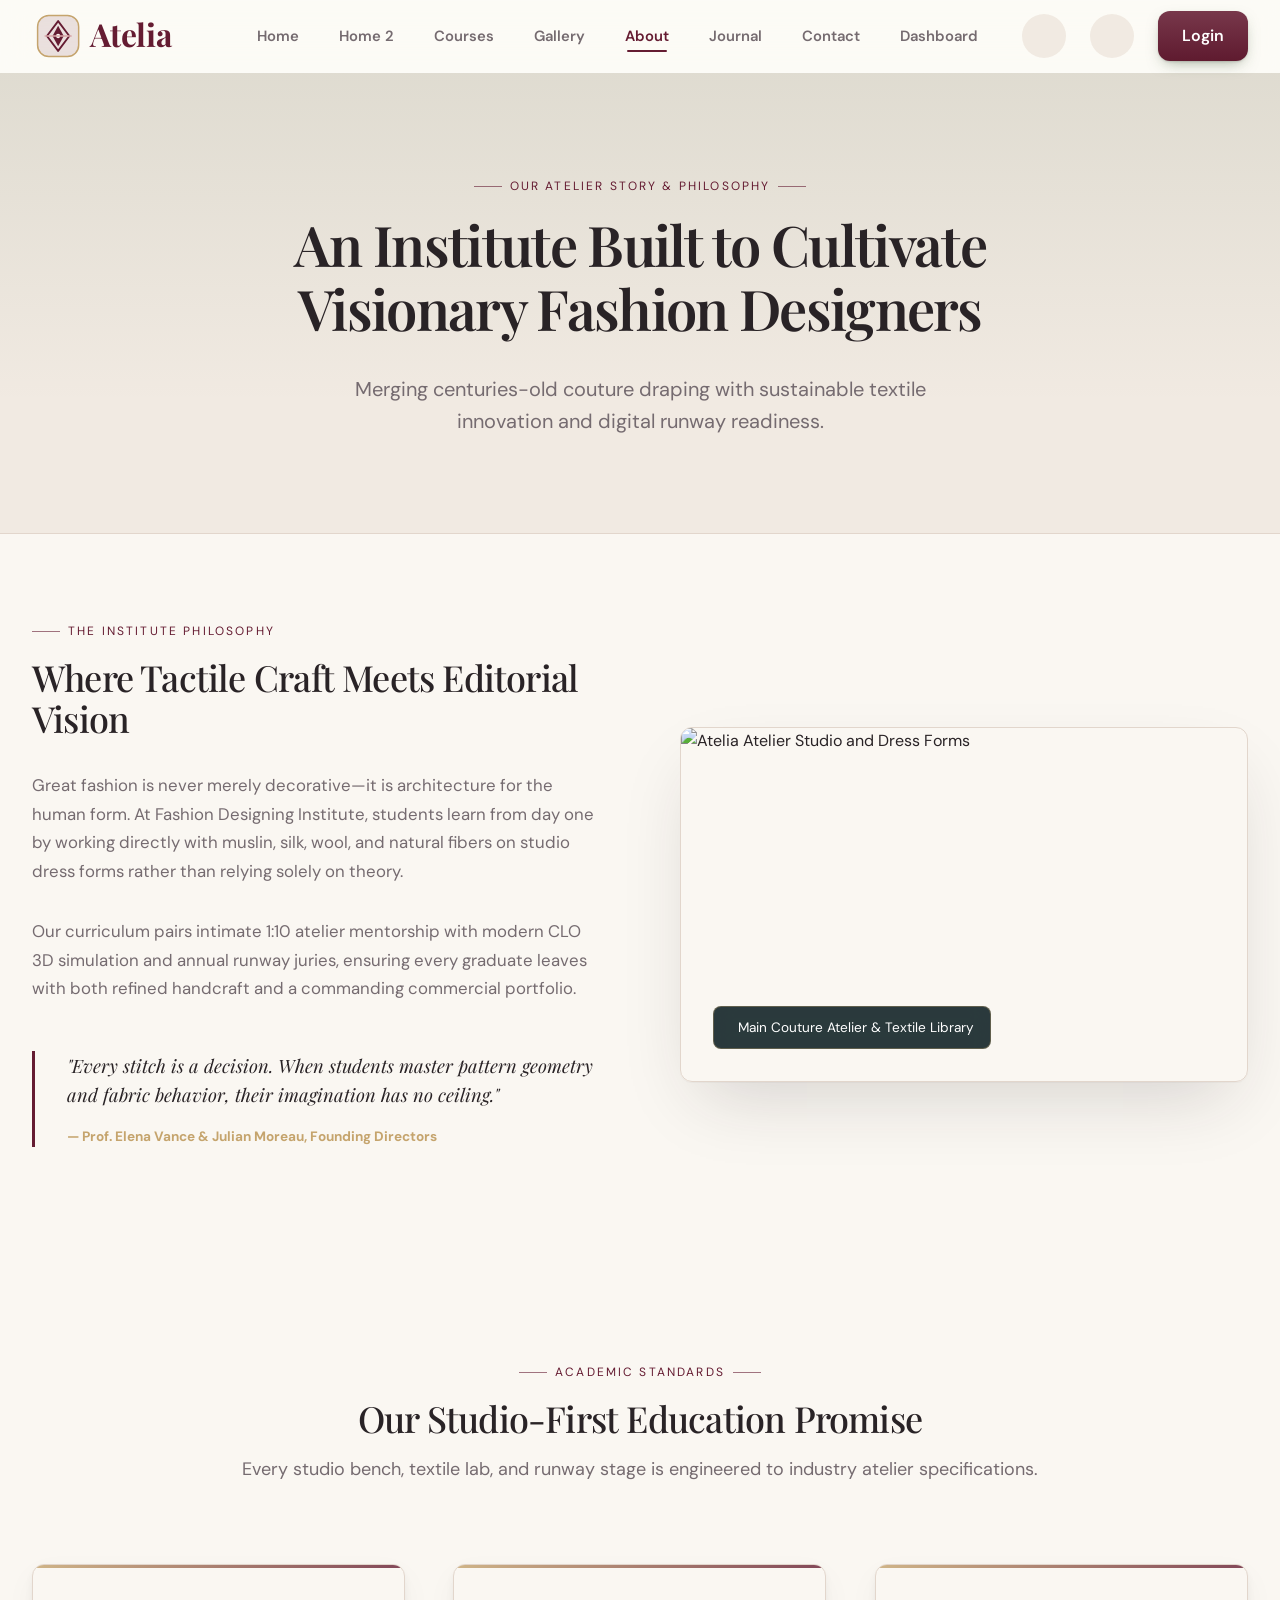
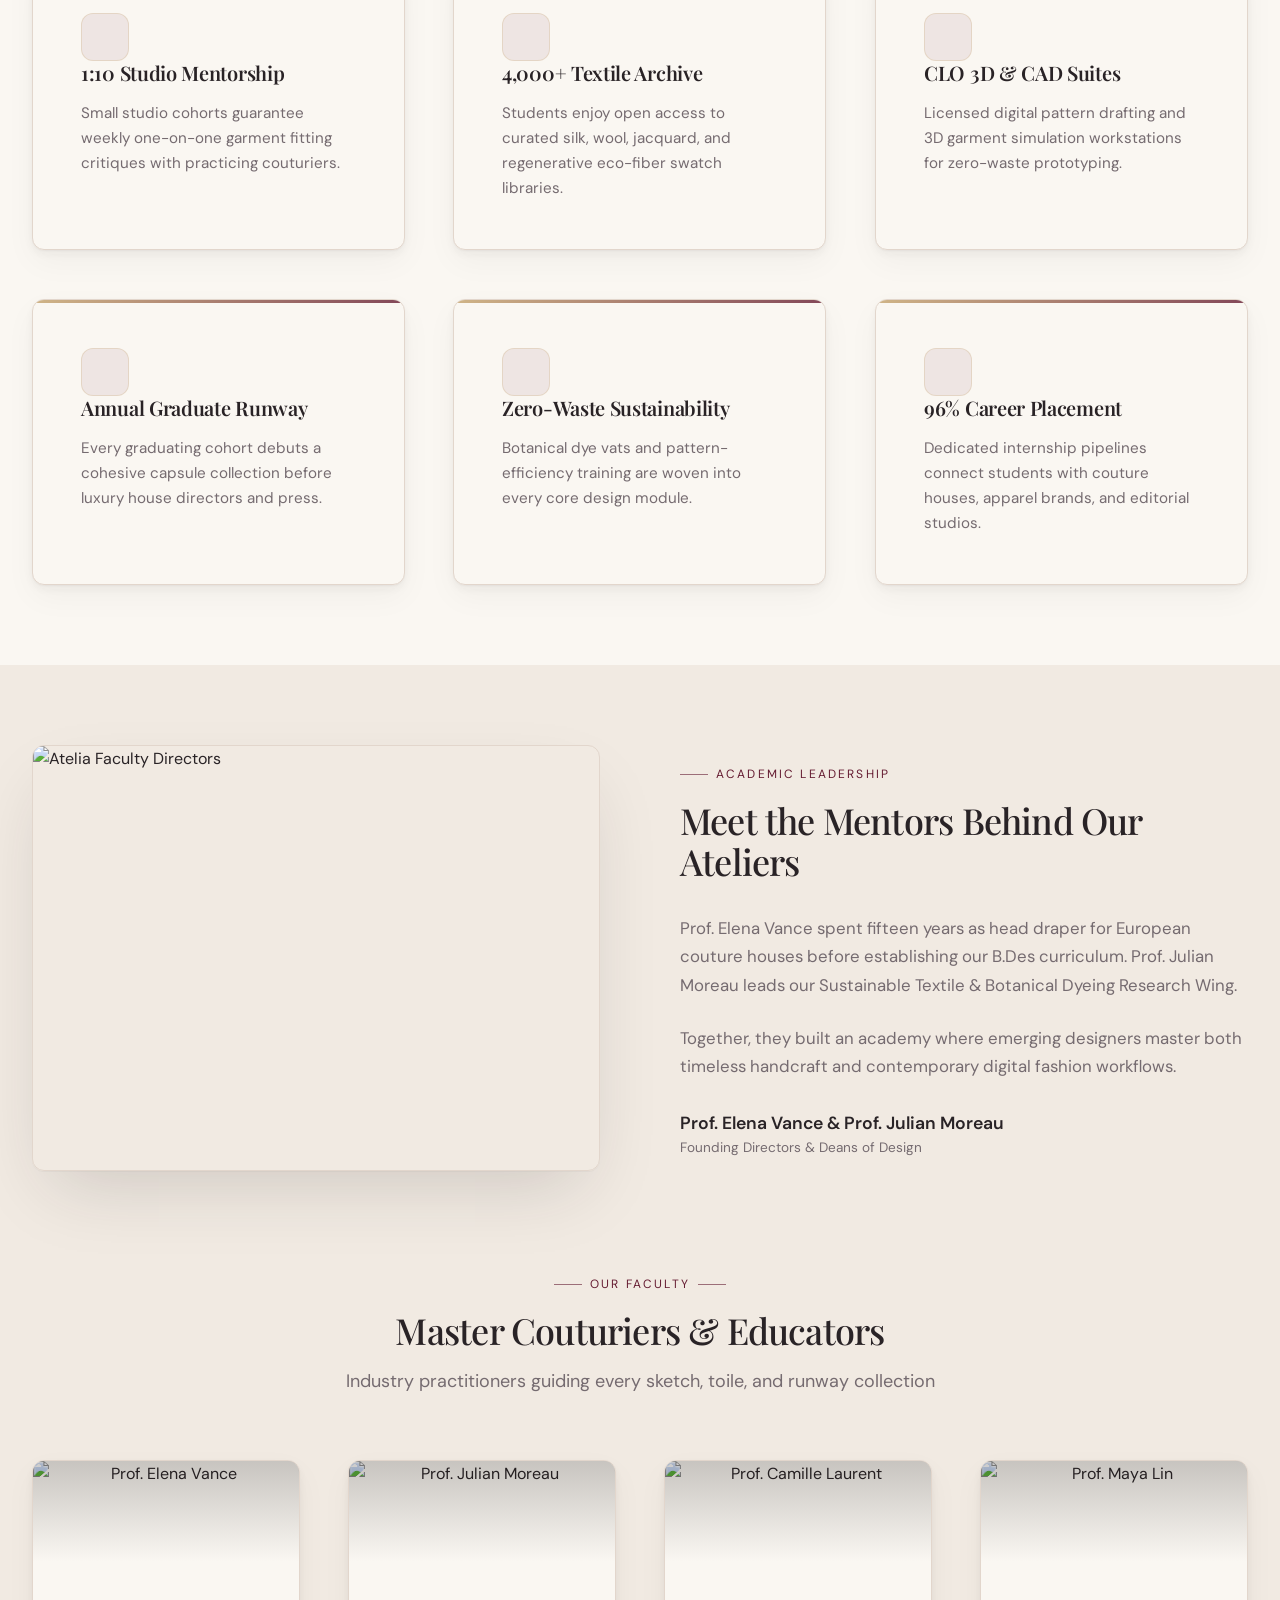
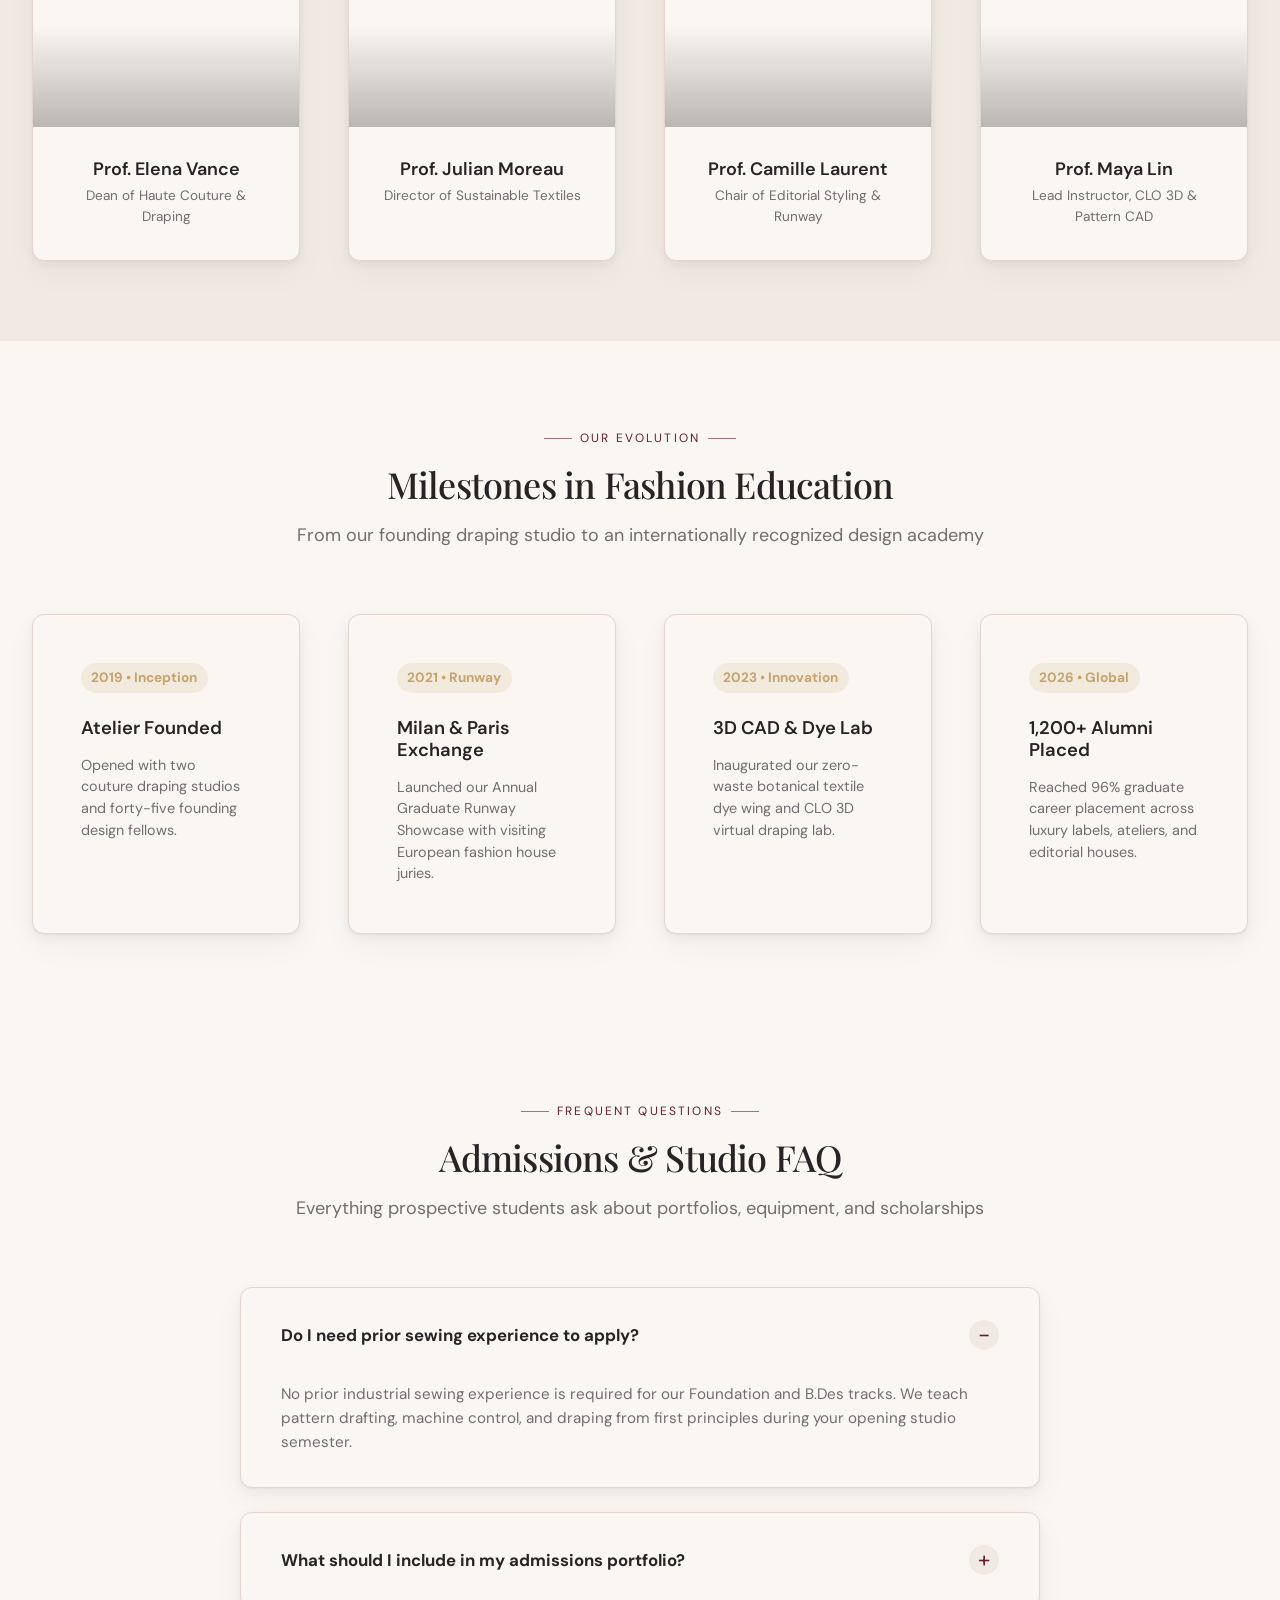
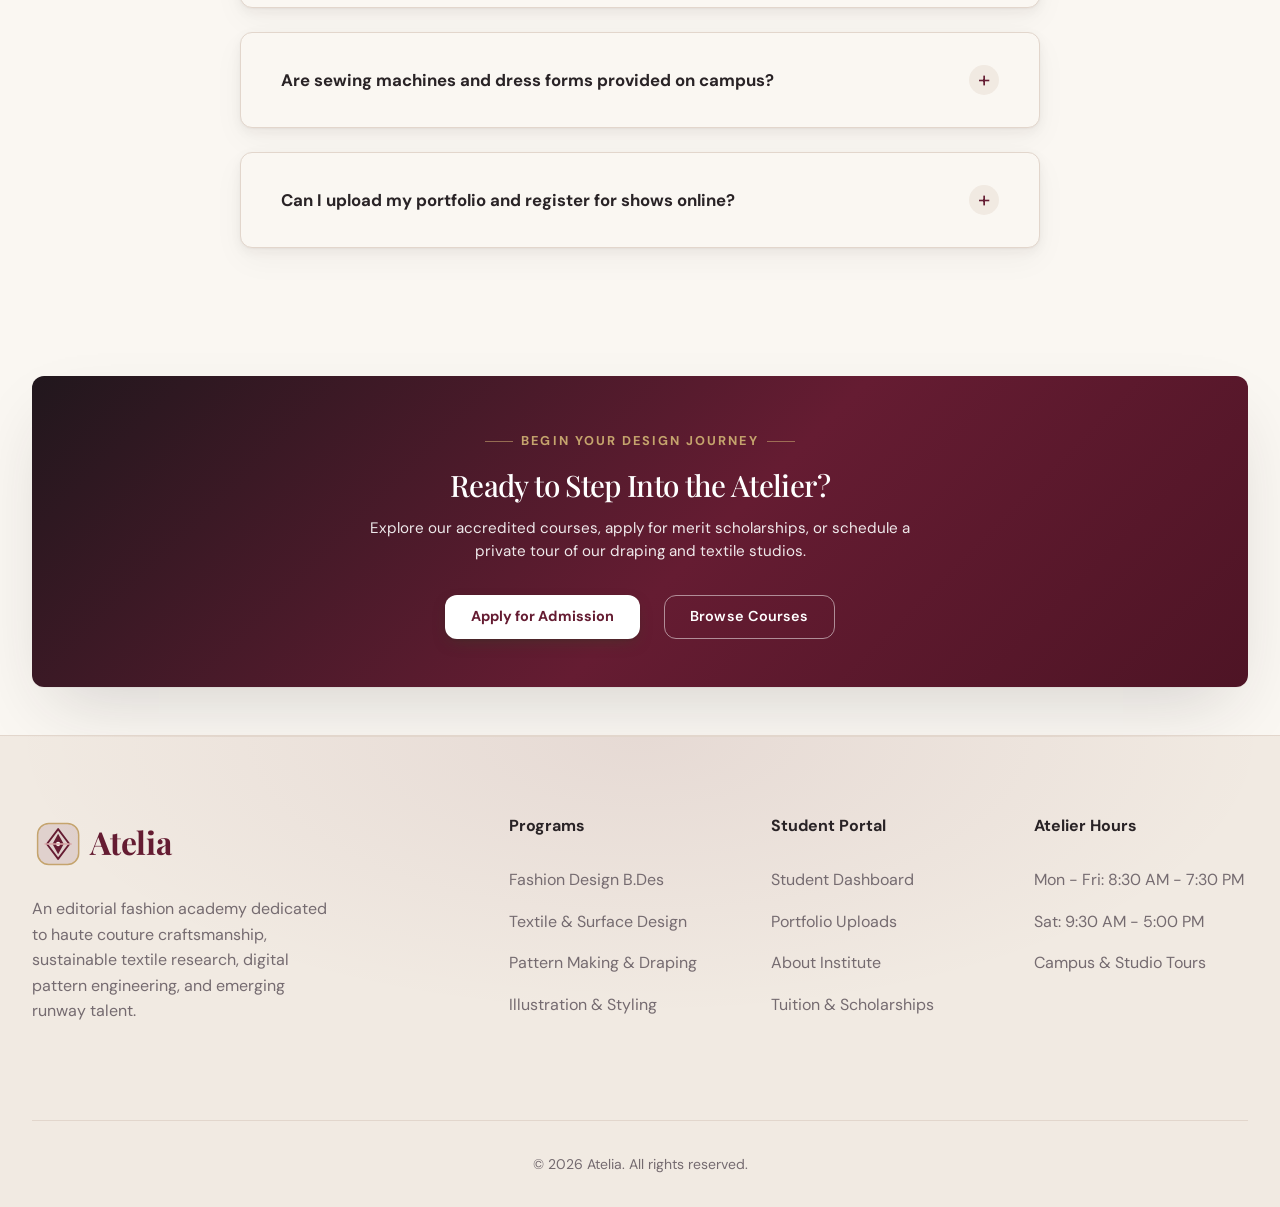
==== about.html @ 692a9ca2 "Transform website to Atelia Fashion Designing Institute" ====
﻿<!DOCTYPE html>
<html lang="en">

<head>
    <meta charset="UTF-8">
    <meta name="viewport" content="width=device-width, initial-scale=1.0">
    <title>About Us &amp; Atelier Heritage | Atelia</title>
    <link rel="icon" type="image/svg+xml" href="assets/images/favicon.svg">
    <meta name="description"
        content="Discover the philosophy, master couturier faculty, studio standards, and heritage of Atelia.">

    <!-- CSS -->
    <link rel="stylesheet" href="assets/css/style.css">
    <link rel="stylesheet" href="assets/css/rtl.css">

    <!-- Phosphor Icons -->
    <script src="https://unpkg.com/@phosphor-icons/web"></script>
    <style>
        /* About Page Dedicated Aesthetics */
        .about-story-grid {
            display: grid;
            grid-template-columns: 1fr 1fr;
            gap: var(--space-10);
            align-items: center;
        }

        .about-story-media {
            position: relative;
            border-radius: var(--radius-soft);
            overflow: hidden;
            border: 1px solid var(--color-border);
            box-shadow: var(--shadow-lift);
            aspect-ratio: 16 / 10;
        }

        .about-story-media img {
            width: 100%;
            height: 100%;
            object-fit: cover;
            display: block;
            transition: transform 0.8s var(--ease-premium);
        }

        .about-story-media:hover img {
            transform: scale(1.04);
        }

        .about-story-badge {
            position: absolute;
            bottom: var(--space-4);
            left: var(--space-4);
            background: rgba(13, 31, 35, 0.88);
            backdrop-filter: blur(10px);
            -webkit-backdrop-filter: blur(10px);
            border: 1px solid rgba(197, 164, 109, 0.35);
            padding: 0.6rem 1rem;
            border-radius: var(--radius-sm);
            color: #ffffff;
            font-size: 0.85rem;
            display: flex;
            align-items: center;
            gap: 0.5rem;
        }

        .about-stats-bar {
            display: grid;
            grid-template-columns: repeat(auto-fit, minmax(200px, 1fr));
            gap: var(--space-4);
            margin-top: var(--space-8);
        }

        .about-stat-card {
            background: var(--color-bg-primary);
            border: 1px solid var(--color-border);
            border-radius: var(--radius-soft);
            padding: var(--space-6) var(--space-4);
            text-align: center;
            box-shadow: var(--shadow-soft);
            transition: transform var(--transition-fast), border-color var(--transition-fast);
        }

        .about-stat-card:hover {
            transform: translateY(-4px);
            border-color: var(--color-brand-secondary);
        }

        .about-stat-number {
            font-family: var(--font-display);
            font-size: 2.25rem;
            font-weight: 700;
            color: var(--color-brand-accent);
            line-height: 1.1;
            margin-bottom: 0.25rem;
        }

        .about-stat-label {
            font-size: 0.875rem;
            color: var(--color-text-secondary);
            font-weight: 500;
        }

        /* Science Cards */
        .science-grid {
            display: grid;
            grid-template-columns: repeat(auto-fit, minmax(280px, 1fr));
            gap: var(--space-6);
            margin-top: var(--space-8);
        }

        .science-card {
            background: var(--color-bg-primary);
            border: 1px solid var(--color-border);
            border-radius: var(--radius-soft);
            padding: var(--space-6);
            box-shadow: var(--shadow-soft);
            transition: transform var(--transition-fast), box-shadow var(--transition-fast);
            display: flex;
            flex-direction: column;
        }

        .science-card:hover {
            transform: translateY(-4px);
            box-shadow: var(--shadow-lift);
            border-color: var(--color-brand-secondary);
        }

        .science-icon {
            width: 48px;
            height: 48px;
            border-radius: 50%;
            background: var(--color-bg-secondary);
            color: var(--color-brand-accent);
            display: flex;
            align-items: center;
            justify-content: center;
            font-size: 1.5rem;
            margin-bottom: var(--space-4);
        }

        .science-card h3 {
            font-size: 1.25rem;
            margin-bottom: var(--space-2);
            font-family: var(--font-display);
        }

        .science-card p {
            color: var(--color-text-secondary);
            font-size: 0.95rem;
            line-height: 1.6;
            margin-bottom: 0;
        }

        /* Founders Section */
        .founders-wrapper {
            display: grid;
            grid-template-columns: 1fr 1fr;
            gap: var(--space-10);
            align-items: center;
        }

        .founders-media {
            border-radius: var(--radius-soft);
            overflow: hidden;
            border: 1px solid var(--color-border);
            box-shadow: var(--shadow-lift);
            aspect-ratio: 4 / 3;
        }

        .founders-media img {
            width: 100%;
            height: 100%;
            object-fit: cover;
            display: block;
        }

        .team-grid {
            display: grid;
            grid-template-columns: repeat(auto-fit, minmax(220px, 1fr));
            gap: var(--space-6);
            margin-top: var(--space-8);
        }

        .team-card {
            background: var(--color-bg-primary);
            border: 1px solid var(--color-border);
            border-radius: var(--radius-soft);
            overflow: hidden;
            text-align: center;
            box-shadow: var(--shadow-soft);
            transition: transform var(--transition-fast);
        }

        .team-card:hover {
            transform: translateY(-4px);
        }

        .team-img-wrapper {
            aspect-ratio: 1 / 1;
            overflow: hidden;
        }

        .team-img {
            width: 100%;
            height: 100%;
            object-fit: cover;
            display: block;
        }

        .team-info {
            padding: var(--space-4);
        }

        .team-info h4 {
            font-size: 1.125rem;
            margin-bottom: 0.25rem;
        }

        .team-info p {
            color: var(--color-text-secondary);
            font-size: 0.85rem;
            margin: 0;
        }

        /* Milestones Timeline */
        .milestones-track {
            display: grid;
            grid-template-columns: repeat(auto-fit, minmax(240px, 1fr));
            gap: var(--space-6);
            margin-top: var(--space-8);
            position: relative;
        }

        .milestone-item {
            background: var(--color-bg-primary);
            border: 1px solid var(--color-border);
            border-radius: var(--radius-soft);
            padding: var(--space-6);
            box-shadow: var(--shadow-soft);
            position: relative;
        }

        .milestone-year {
            display: inline-block;
            font-size: 0.85rem;
            font-weight: 700;
            color: var(--color-brand-secondary);
            background: rgba(197, 164, 109, 0.15);
            padding: 0.25rem 0.65rem;
            border-radius: var(--radius-full);
            margin-bottom: var(--space-3);
        }

        .milestone-item h4 {
            font-size: 1.15rem;
            margin-bottom: var(--space-2);
        }

        .milestone-item p {
            color: var(--color-text-secondary);
            font-size: 0.9rem;
            line-height: 1.5;
            margin: 0;
        }

        /* Testimonials */
        .testimonial-grid {
            display: grid;
            grid-template-columns: repeat(auto-fit, minmax(300px, 1fr));
            gap: var(--space-6);
            margin-top: var(--space-8);
        }

        .testimonial-card {
            background: var(--color-bg-primary);
            border: 1px solid var(--color-border);
            border-radius: var(--radius-soft);
            padding: var(--space-6);
            box-shadow: var(--shadow-soft);
            display: flex;
            flex-direction: column;
            justify-content: space-between;
        }

        .testimonial-text {
            font-style: italic;
            color: var(--color-text-primary);
            font-size: 1.05rem;
            line-height: 1.6;
            margin-bottom: var(--space-4);
        }

        .testimonial-author {
            display: flex;
            align-items: center;
            gap: var(--space-3);
        }

        .testimonial-avatar {
            width: 44px;
            height: 44px;
            border-radius: 50%;
            background: var(--color-bg-secondary);
            display: flex;
            align-items: center;
            justify-content: center;
            font-weight: 700;
            color: var(--color-brand-accent);
        }

        .testimonial-name {
            font-weight: 700;
            font-size: 0.95rem;
        }

        .testimonial-role {
            font-size: 0.8rem;
            color: var(--color-text-secondary);
        }

        /* FAQ details styling */
        .faq-accordion {
            max-width: 800px;
            margin: var(--space-8) auto 0;
            display: flex;
            flex-direction: column;
            gap: var(--space-3);
        }

        .faq-item {
            background: var(--color-bg-primary);
            border: 1px solid var(--color-border);
            border-radius: var(--radius-soft);
            overflow: hidden;
            box-shadow: var(--shadow-soft);
        }

        .faq-summary {
            padding: var(--space-4) var(--space-5);
            font-weight: 700;
            font-size: 1.05rem;
            cursor: pointer;
            list-style: none;
            display: flex;
            justify-content: space-between;
            align-items: center;
            user-select: none;
        }

        .faq-summary::-webkit-details-marker {
            display: none;
        }

        .faq-summary::after {
            content: "+";
            font-size: 1.4rem;
            font-weight: 400;
            color: var(--color-brand-accent);
            transition: transform 0.2s ease;
        }

        .faq-item[open] .faq-summary::after {
            content: "−";
        }

        .faq-body {
            padding: 0 var(--space-5) var(--space-4);
            color: var(--color-text-secondary);
            font-size: 0.95rem;
            line-height: 1.6;
        }

        @media (max-width: 900px) {
            .about-story-grid,
            .founders-wrapper {
                grid-template-columns: 1fr;
                gap: var(--space-6);
            }
        }
    </style>
</head>

<body>
    <!-- Navbar -->
    <header class="navbar">
        <div class="container navbar-container">
            <a href="index.html" class="navbar-brand">
                <svg class="brand-logo" viewBox="0 0 200 60" preserveAspectRatio="xMinYMid meet" role="img"
                    aria-label="Atelia">
                    <title>Atelia</title>
                    <g transform="translate(4, 6)">
                        <rect x="2" y="2" width="44" height="44" rx="12" fill="#651C32" opacity="0.12" />
                        <rect x="2" y="2" width="44" height="44" rx="12" fill="none" stroke="#C5A46D"
                            stroke-width="1.6" />
                        <path d="M 24 8 L 36 24 L 24 40 L 12 24 Z" fill="none" stroke="#651C32" stroke-width="2"
                            stroke-linejoin="round" />
                        <path d="M 24 13 L 30 24 L 24 35 L 18 24 Z" fill="#651C32" />
                        <circle cx="24" cy="24" r="2.3" fill="#FAF7F2" />
                        <path d="M 10 24 L 38 24" stroke="#D9A6A8" stroke-width="1.4" stroke-linecap="round" />
                    </g>
                    <text class="brand-text" x="62" y="42" font-family="'Playfair Display','Georgia',serif"
                        font-weight="700" font-size="34" letter-spacing="-0.5" fill="currentColor">Atelia</text>
                </svg>
            </a>

            <nav class="navbar-menu">
                <ul class="navbar-nav">
                    <li><a href="index.html" class="nav-link">Home</a></li>
                    <li><a href="home2.html" class="nav-link">Home 2</a></li>
                    <li><a href="services.html" class="nav-link">Courses</a></li>
                    <li><a href="browse-schools.html" class="nav-link">Gallery</a></li>
                    <li><a href="about.html" class="nav-link active">About</a></li>
                    <li><a href="blog.html" class="nav-link">Journal</a></li>
                    <li><a href="contact.html" class="nav-link">Contact</a></li>
                    <li><a href="parent-dashboard.html" class="nav-link">Dashboard</a></li>
                </ul>
                <div class="navbar-actions">
                    <button class="theme-toggle" aria-label="Toggle Theme">
                        <i class="ph ph-moon"></i>
                    </button>
                    <button class="rtl-toggle" aria-label="Toggle RTL">
                        <i class="ph ph-arrows-left-right"></i>
                    </button>
                    <a href="login.html" class="btn btn-primary">Login</a>
                </div>
            </nav>

            <!-- Mobile Toggle -->
            <button class="nav-toggle" aria-label="Open Menu">
                <i class="ph ph-list"></i>
            </button>
        </div>
    </header>

    <!-- Mobile Drawer -->
    <div class="drawer-overlay" id="drawerOverlay"></div>
    <div class="mobile-drawer" id="mobileDrawer">
        <div class="drawer-header">
            <a href="index.html" class="navbar-brand">
                <svg class="brand-logo" viewBox="0 0 200 60" preserveAspectRatio="xMinYMid meet" role="img"
                    aria-label="Atelia">
                    <title>Atelia</title>
                    <g transform="translate(4, 6)">
                        <rect x="2" y="2" width="44" height="44" rx="12" fill="#651C32" opacity="0.12" />
                        <rect x="2" y="2" width="44" height="44" rx="12" fill="none" stroke="#C5A46D"
                            stroke-width="1.6" />
                        <path d="M 24 8 L 36 24 L 24 40 L 12 24 Z" fill="none" stroke="#651C32" stroke-width="2"
                            stroke-linejoin="round" />
                        <path d="M 24 13 L 30 24 L 24 35 L 18 24 Z" fill="#651C32" />
                        <circle cx="24" cy="24" r="2.3" fill="#FAF7F2" />
                        <path d="M 10 24 L 38 24" stroke="#D9A6A8" stroke-width="1.4" stroke-linecap="round" />
                    </g>
                    <text class="brand-text" x="62" y="42" font-family="'Playfair Display','Georgia',serif"
                        font-weight="700" font-size="34" letter-spacing="-0.5" fill="currentColor">Atelia</text>
                </svg>
            </a>
            <button class="drawer-close" aria-label="Close Menu">
                <i class="ph ph-x"></i>
            </button>
        </div>
        <nav class="drawer-nav">
            <a href="index.html" class="nav-link">Home</a>
            <a href="home2.html" class="nav-link">Home 2</a>
            <a href="services.html" class="nav-link">Courses</a>
            <a href="browse-schools.html" class="nav-link">Gallery</a>
            <a href="about.html" class="nav-link active">About</a>
            <a href="blog.html" class="nav-link">Journal</a>
            <a href="contact.html" class="nav-link">Contact</a>
            <a href="parent-dashboard.html" class="nav-link">Dashboard</a>
        </nav>
        <div class="drawer-actions">
            <div style="display: flex; gap: var(--space-2); margin-bottom: var(--space-4);">
                <button class="theme-toggle" aria-label="Toggle Theme">
                    <i class="ph ph-moon"></i>
                </button>
                <button class="rtl-toggle" aria-label="Toggle RTL">
                    <i class="ph ph-arrows-left-right"></i>
                </button>
            </div>
            <a href="login.html" class="btn btn-primary" style="width: 100%;">Login</a>
        </div>
    </div>

    <!-- Page Hero -->
    <section class="page-hero">
        <div class="container">
            <span class="eyebrow eyebrow-center">OUR ATELIER STORY &amp; PHILOSOPHY</span>
            <h1>An Institute Built to Cultivate Visionary Fashion Designers</h1>
            <p class="page-hero-lead">Merging centuries-old couture draping with sustainable textile innovation and
                digital runway readiness.</p>
        </div>
    </section>

    <!-- Main Content -->
    <main>
        <!-- Story & Origins Section -->
        <section class="section">
            <div class="container">
                <div class="about-story-grid">
                    <div>
                        <span class="eyebrow">THE INSTITUTE PHILOSOPHY</span>
                        <h2 style="font-family: var(--font-display); margin-bottom: var(--space-4);">Where Tactile
                            Craft Meets Editorial Vision</h2>
                        <p
                            style="color: var(--color-text-secondary); font-size: 1.05rem; line-height: 1.7; margin-bottom: var(--space-4);">
                            Great fashion is never merely decorative—it is architecture for the human form. At Fashion
                            Designing Institute, students learn from day one by working directly with muslin, silk,
                            wool, and natural fibers on studio dress forms rather than relying solely on theory.
                        </p>
                        <p
                            style="color: var(--color-text-secondary); font-size: 1.05rem; line-height: 1.7; margin-bottom: var(--space-4);">
                            Our curriculum pairs intimate 1:10 atelier mentorship with modern CLO 3D simulation and
                            annual runway juries, ensuring every graduate leaves with both refined handcraft and a
                            commanding commercial portfolio.
                        </p>
                        <div
                            style="border-left: 3px solid var(--color-brand-accent); padding-left: var(--space-4); margin: var(--space-6) 0;">
                            <p
                                style="font-family: var(--font-display); font-size: 1.15rem; font-style: italic; color: var(--color-text-primary); margin: 0;">
                                "Every stitch is a decision. When students master pattern geometry and fabric behavior,
                                their imagination has no ceiling."
                            </p>
                            <span
                                style="display: block; margin-top: var(--space-2); font-size: 0.85rem; font-weight: 700; color: var(--color-brand-secondary);">
                                &mdash; Prof. Elena Vance &amp; Julian Moreau, Founding Directors
                            </span>
                        </div>
                    </div>
                    <div class="about-story-media">
                        <img src="https://images.unsplash.com/photo-1558769132-cb1aea458c5e?auto=format&fit=crop&w=900&q=80"
                            alt="Atelia Atelier Studio and Dress Forms" loading="lazy">
                        <div class="about-story-badge">
                            <i class="ph-fill ph-sparkle" style="color: var(--color-brand-secondary);"></i>
                            <span>Main Couture Atelier &amp; Textile Library</span>
                        </div>
                    </div>
                </div>
            </div>
        </section>

        <!-- Institute Standards -->
        <section class="section">
            <div class="container">
                <div class="section-header"
                    style="text-align: center; max-width: 800px; margin: 0 auto var(--space-10);">
                    <span class="eyebrow">ACADEMIC STANDARDS</span>
                    <h2>Our Studio-First Education Promise</h2>
                    <p class="subtext">Every studio bench, textile lab, and runway stage is engineered to industry
                        atelier specifications.</p>
                </div>

                <div class="values-grid">
                    <div class="value-card">
                        <div class="value-icon">
                            <i class="ph-fill ph-scissors"></i>
                        </div>
                        <h3>1:10 Studio Mentorship</h3>
                        <p>Small studio cohorts guarantee weekly one-on-one garment fitting critiques with practicing
                            couturiers.</p>
                    </div>

                    <div class="value-card">
                        <div class="value-icon">
                            <i class="ph-fill ph-swatches"></i>
                        </div>
                        <h3>4,000+ Textile Archive</h3>
                        <p>Students enjoy open access to curated silk, wool, jacquard, and regenerative eco-fiber
                            swatch libraries.</p>
                    </div>

                    <div class="value-card">
                        <div class="value-icon">
                            <i class="ph-fill ph-laptop"></i>
                        </div>
                        <h3>CLO 3D &amp; CAD Suites</h3>
                        <p>Licensed digital pattern drafting and 3D garment simulation workstations for zero-waste
                            prototyping.</p>
                    </div>

                    <div class="value-card">
                        <div class="value-icon">
                            <i class="ph-fill ph-sparkle"></i>
                        </div>
                        <h3>Annual Graduate Runway</h3>
                        <p>Every graduating cohort debuts a cohesive capsule collection before luxury house directors
                            and press.</p>
                    </div>

                    <div class="value-card">
                        <div class="value-icon">
                            <i class="ph-fill ph-leaf"></i>
                        </div>
                        <h3>Zero-Waste Sustainability</h3>
                        <p>Botanical dye vats and pattern-efficiency training are woven into every core design
                            module.</p>
                    </div>

                    <div class="value-card">
                        <div class="value-icon">
                            <i class="ph-fill ph-briefcase"></i>
                        </div>
                        <h3>96% Career Placement</h3>
                        <p>Dedicated internship pipelines connect students with couture houses, apparel brands, and
                            editorial studios.</p>
                    </div>
                </div>
            </div>
        </section>

        <!-- Leadership & Faculty -->
        <section class="section" style="background-color: var(--color-bg-secondary);">
            <div class="container">
                <div class="founders-wrapper" style="margin-bottom: var(--space-12);">
                    <div class="founders-media">
                        <img src="https://images.unsplash.com/photo-1556905055-8f358a7a47b2?auto=format&fit=crop&w=900&q=80"
                            alt="Atelia Faculty Directors" loading="lazy">
                    </div>
                    <div>
                        <span class="eyebrow">ACADEMIC LEADERSHIP</span>
                        <h2 style="font-family: var(--font-display); margin-bottom: var(--space-4);">Meet the
                            Mentors Behind Our Ateliers</h2>
                        <p
                            style="color: var(--color-text-secondary); font-size: 1.05rem; line-height: 1.7; margin-bottom: var(--space-3);">
                            Prof. Elena Vance spent fifteen years as head draper for European couture houses before
                            establishing our B.Des curriculum. Prof. Julian Moreau leads our Sustainable Textile &amp;
                            Botanical Dyeing Research Wing.
                        </p>
                        <p
                            style="color: var(--color-text-secondary); font-size: 1.05rem; line-height: 1.7; margin-bottom: var(--space-4);">
                            Together, they built an academy where emerging designers master both timeless handcraft
                            and contemporary digital fashion workflows.
                        </p>
                        <div style="display: flex; gap: var(--space-4); align-items: center;">
                            <div>
                                <h4 style="margin: 0; font-size: 1.1rem;">Prof. Elena Vance &amp; Prof. Julian Moreau</h4>
                                <span style="font-size: 0.85rem; color: var(--color-text-secondary);">Founding
                                    Directors &amp; Deans of Design</span>
                            </div>
                        </div>
                    </div>
                </div>

                <div class="section-header" style="text-align: center; margin-bottom: var(--space-8);">
                    <span class="eyebrow">OUR FACULTY</span>
                    <h2>Master Couturiers &amp; Educators</h2>
                    <p class="subtext">Industry practitioners guiding every sketch, toile, and runway collection</p>
                </div>

                <div class="team-grid">
                    <div class="team-card">
                        <div class="team-img-wrapper">
                            <img src="https://images.unsplash.com/photo-1573496359142-b8d87734a5a2?auto=format&fit=crop&w=600&q=80"
                                alt="Prof. Elena Vance" class="team-img" loading="lazy">
                        </div>
                        <div class="team-info">
                            <h4>Prof. Elena Vance</h4>
                            <p>Dean of Haute Couture &amp; Draping</p>
                        </div>
                    </div>

                    <div class="team-card">
                        <div class="team-img-wrapper">
                            <img src="https://images.unsplash.com/photo-1507003211169-0a1dd7228f2d?auto=format&fit=crop&w=600&q=80"
                                alt="Prof. Julian Moreau" class="team-img" loading="lazy">
                        </div>
                        <div class="team-info">
                            <h4>Prof. Julian Moreau</h4>
                            <p>Director of Sustainable Textiles</p>
                        </div>
                    </div>

                    <div class="team-card">
                        <div class="team-img-wrapper">
                            <img src="https://images.unsplash.com/photo-1544005313-94ddf0286df2?auto=format&fit=crop&w=600&q=80"
                                alt="Prof. Camille Laurent" class="team-img" loading="lazy">
                        </div>
                        <div class="team-info">
                            <h4>Prof. Camille Laurent</h4>
                            <p>Chair of Editorial Styling &amp; Runway</p>
                        </div>
                    </div>

                    <div class="team-card">
                        <div class="team-img-wrapper">
                            <img src="https://images.unsplash.com/photo-1534528741775-53994a69daeb?auto=format&fit=crop&w=600&q=80"
                                alt="Prof. Maya Lin" class="team-img" loading="lazy">
                        </div>
                        <div class="team-info">
                            <h4>Prof. Maya Lin</h4>
                            <p>Lead Instructor, CLO 3D &amp; Pattern CAD</p>
                        </div>
                    </div>
                </div>
            </div>
        </section>

        <!-- Milestones Journey -->
        <section class="section">
            <div class="container">
                <div class="section-header"
                    style="text-align: center; max-width: 800px; margin: 0 auto var(--space-8);">
                    <span class="eyebrow">OUR EVOLUTION</span>
                    <h2>Milestones in Fashion Education</h2>
                    <p class="subtext">From our founding draping studio to an internationally recognized design academy</p>
                </div>

                <div class="milestones-track">
                    <div class="milestone-item">
                        <span class="milestone-year">2019 &bull; Inception</span>
                        <h4>Atelier Founded</h4>
                        <p>Opened with two couture draping studios and forty-five founding design fellows.</p>
                    </div>

                    <div class="milestone-item">
                        <span class="milestone-year">2021 &bull; Runway</span>
                        <h4>Milan &amp; Paris Exchange</h4>
                        <p>Launched our Annual Graduate Runway Showcase with visiting European fashion house juries.</p>
                    </div>

                    <div class="milestone-item">
                        <span class="milestone-year">2023 &bull; Innovation</span>
                        <h4>3D CAD &amp; Dye Lab</h4>
                        <p>Inaugurated our zero-waste botanical textile dye wing and CLO 3D virtual draping lab.</p>
                    </div>

                    <div class="milestone-item">
                        <span class="milestone-year">2026 &bull; Global</span>
                        <h4>1,200+ Alumni Placed</h4>
                        <p>Reached 96% graduate career placement across luxury labels, ateliers, and editorial houses.</p>
                    </div>
                </div>
            </div>
        </section>

        <!-- FAQ Section -->
        <section class="section">
            <div class="container">
                <div class="section-header"
                    style="text-align: center; max-width: 800px; margin: 0 auto var(--space-4);">
                    <span class="eyebrow">FREQUENT QUESTIONS</span>
                    <h2>Admissions &amp; Studio FAQ</h2>
                    <p class="subtext">Everything prospective students ask about portfolios, equipment, and scholarships</p>
                </div>

                <div class="faq-accordion">
                    <details class="faq-item" open>
                        <summary class="faq-summary">Do I need prior sewing experience to apply?</summary>
                        <div class="faq-body">
                            No prior industrial sewing experience is required for our Foundation and B.Des tracks. We
                            teach pattern drafting, machine control, and draping from first principles during your
                            opening studio semester.
                        </div>
                    </details>

                    <details class="faq-item">
                        <summary class="faq-summary">What should I include in my admissions portfolio?</summary>
                        <div class="faq-body">
                            Submit 8 to 12 pieces showcasing your creative eye—this can include fashion sketches,
                            moodboards, photography, handmade garments, textile experiments, or digital illustrations.
                        </div>
                    </details>

                    <details class="faq-item">
                        <summary class="faq-summary">Are sewing machines and dress forms provided on campus?</summary>
                        <div class="faq-body">
                            Yes. Every studio wing is equipped with industrial Juki lockstitch and overlock machines,
                            steaming stations, cutting tables, and calibrated dress forms included in your studio fee.
                        </div>
                    </details>

                    <details class="faq-item">
                        <summary class="faq-summary">Can I upload my portfolio and register for shows online?</summary>
                        <div class="faq-body">
                            Yes! Once registered, your Student Dashboard gives you direct access to course modules,
                            portfolio image uploads, faculty messaging, and runway workshop registration.
                        </div>
                    </details>
                </div>
            </div>
        </section>

        <!-- Closing CTA -->
        <section class="about-cta-section"
            style="background: linear-gradient(135deg, #21171D 0%, #651C32 55%, #4E1425 100%); color: white; text-align: center; margin: var(--space-6) var(--space-4); padding: var(--space-6) var(--space-4); border-radius: var(--radius-soft); box-shadow: var(--shadow-lift);">
            <div class="container" style="padding: 0; max-width: 800px;">
                <span class="eyebrow eyebrow-center"
                    style="color: #C5A46D; font-weight: 700; font-size: 0.8rem; letter-spacing: 0.16em; margin-bottom: var(--space-2);">BEGIN
                    YOUR DESIGN JOURNEY</span>
                <h2 style="color: white; font-family: var(--font-display); font-size: 1.85rem; margin-bottom: var(--space-2);">
                    Ready to Step Into the Atelier?
                </h2>
                <p
                    style="color: rgba(255,255,255,0.9); font-size: 0.95rem; max-width: 580px; margin: 0 auto var(--space-4); line-height: 1.5;">
                    Explore our accredited courses, apply for merit scholarships, or schedule a private tour of our
                    draping and textile studios.
                </p>
                <div style="display: flex; gap: var(--space-3); justify-content: center; flex-wrap: wrap;">
                    <a href="register.html" class="btn btn-primary"
                        style="background: white; color: var(--color-brand-accent); font-weight: 700; padding: 0.6rem 1.6rem; border-radius: var(--radius-soft); font-size: 0.9rem;">
                        Apply for Admission
                    </a>
                    <a href="services.html" class="btn btn-outline"
                        style="border-color: rgba(255,255,255,0.5); color: white; padding: 0.6rem 1.6rem; border-radius: var(--radius-soft); font-size: 0.9rem;">
                        Browse Courses
                    </a>
                </div>
            </div>
        </section>
    </main>

    <!-- Footer -->
    <footer class="footer">
        <div class="container">
            <div class="footer-grid">
                <div class="footer-brand">
                    <a href="index.html" class="navbar-brand">
                        <svg class="brand-logo" viewBox="0 0 200 60" preserveAspectRatio="xMinYMid meet" role="img"
                    aria-label="Atelia">
                    <title>Atelia</title>
                    <g transform="translate(4, 6)">
                        <rect x="2" y="2" width="44" height="44" rx="12" fill="#651C32" opacity="0.12" />
                        <rect x="2" y="2" width="44" height="44" rx="12" fill="none" stroke="#C5A46D"
                            stroke-width="1.6" />
                        <path d="M 24 8 L 36 24 L 24 40 L 12 24 Z" fill="none" stroke="#651C32" stroke-width="2"
                            stroke-linejoin="round" />
                        <path d="M 24 13 L 30 24 L 24 35 L 18 24 Z" fill="#651C32" />
                        <circle cx="24" cy="24" r="2.3" fill="#FAF7F2" />
                        <path d="M 10 24 L 38 24" stroke="#D9A6A8" stroke-width="1.4" stroke-linecap="round" />
                    </g>
                    <text class="brand-text" x="62" y="42" font-family="'Playfair Display','Georgia',serif"
                        font-weight="700" font-size="34" letter-spacing="-0.5" fill="currentColor">Atelia</text>
                </svg>
                    </a>
                    <p class="footer-desc">An editorial fashion academy dedicated to haute couture craftsmanship,
                        sustainable textile research, digital pattern engineering, and emerging runway talent.</p>
                    <div
                        style="display: flex; gap: var(--space-2); font-size: 1.5rem; color: var(--color-text-secondary);">
                        <a href="#" aria-label="Atelia on X"><i class="ph-fill ph-x-logo"></i></a>
                        <a href="#" aria-label="Atelia on Facebook"><i
                                class="ph-fill ph-facebook-logo"></i></a>
                        <a href="#" aria-label="Atelia on Instagram"><i
                                class="ph-fill ph-instagram-logo"></i></a>
                    </div>
                </div>

                <div>
                    <h4 class="footer-heading">Programs</h4>
                    <ul class="footer-links">
                        <li><a href="services.html">Fashion Design B.Des</a></li>
                        <li><a href="services.html">Textile &amp; Surface Design</a></li>
                        <li><a href="services.html">Pattern Making &amp; Draping</a></li>
                        <li><a href="services.html">Illustration &amp; Styling</a></li>
                    </ul>
                </div>

                <div>
                    <h4 class="footer-heading">Student Portal</h4>
                    <ul class="footer-links">
                        <li><a href="parent-dashboard.html">Student Dashboard</a></li>
                        <li><a href="parent-dashboard.html#vault">Portfolio Uploads</a></li>
                        <li><a href="about.html">About Institute</a></li>
                        <li><a href="pricing.html">Tuition &amp; Scholarships</a></li>
                    </ul>
                </div>

                <div>
                    <h4 class="footer-heading">Atelier Hours</h4>
                    <ul class="footer-links">
                        <li><a href="contact.html">Mon - Fri: 8:30 AM - 7:30 PM</a></li>
                        <li><a href="contact.html">Sat: 9:30 AM - 5:00 PM</a></li>
                        <li><a href="contact.html">Campus &amp; Studio Tours</a></li>
                    </ul>
                </div>
            </div>
            <div class="footer-bottom">
                <p>&copy; 2026 Atelia. All rights reserved.</p>
            </div>
        </div>
    </footer>

    <!-- Scripts -->
    <script src="assets/js/main.js"></script>
</body>

</html>
---- assets/css/style.css ----
/* 
  Fashion Designing Institute - Atelia Editorial Atelier & Design Education
  Design System: Deep Burgundy × Champagne Gold × Warm Ivory
*/

@import url('https://fonts.googleapis.com/css2?family=DM+Sans:ital,opsz,wght@0,9..40,400..700;1,9..40,400..700&family=Playfair+Display:ital,wght@0,400..700;1,400..600&display=swap');

:root {
  /* Colors - Base Theme (Light) */
  --color-bg-primary: #FAF7F2;
  /* Warm Ivory */
  --color-bg-secondary: #F1EAE2;
  /* Soft Cream */
  --color-text-primary: #292326;
  /* Charcoal */
  --color-text-secondary: #756B70;
  /* Muted Atelier Slate */
  --color-border: #E2D6CC;

  /* Brand Colors */
  --color-brand-primary: #F1EAE2;
  --color-brand-secondary: #C5A46D;
  /* Champagne Gold */
  --color-brand-accent: #651C32;
  /* Deep Burgundy */
  --color-brand-accent-hover: #4E1425;
  --color-accent-ink: #651C32;
  /* Accent used as *text* — overridden in dark */

  /* Status Palette */
  --color-status-applied: #2563EB;
  --color-status-applied-bg: #EFF6FF;
  --color-status-review: #8B5CF6;
  --color-status-review-bg: #F5F3FF;
  --color-status-shortlist: #C5A46D;
  --color-status-shortlist-bg: #FBF6EC;
  --color-status-interview: #D97706;
  --color-status-interview-bg: #FFFBEB;
  --color-status-admitted: #10B981;
  --color-status-admitted-bg: #ECFDF5;
  --color-status-waitlist: #EAB308;
  --color-status-waitlist-bg: #FEFCE8;
  --color-status-reject: #EF4444;
  --color-status-reject-bg: #FEF2F2;

  /* Typography */
  --font-display: 'Playfair Display', Georgia, serif;
  --font-body: 'DM Sans', -apple-system, BlinkMacSystemFont, sans-serif;

  /* Spacing Scale (8px base) */
  --space-1: 0.5rem;
  /* 8px */
  --space-2: 1rem;
  /* 16px */
  --space-3: 1.5rem;
  /* 24px */
  --space-4: 2rem;
  /* 32px */
  --space-5: 2.5rem;
  /* 40px */
  --space-6: 3rem;
  /* 48px */
  --space-8: 4rem;
  /* 64px */
  --space-10: 5rem;
  /* 80px */
  --space-12: 6rem;
  /* 96px */

  /* Border Radius */
  --radius-soft: 12px;
  --radius-full: 9999px;

  /* Shadows - layered for depth rather than a single flat blur */
  --shadow-soft:
    0 1px 2px rgba(41, 35, 38, 0.04),
    0 4px 12px rgba(41, 35, 38, 0.05),
    0 12px 32px rgba(41, 35, 38, 0.04);
  --shadow-hover:
    0 2px 4px rgba(41, 35, 38, 0.05),
    0 10px 24px rgba(41, 35, 38, 0.08),
    0 24px 56px rgba(41, 35, 38, 0.08);
  --shadow-inner: inset 0 2px 4px 0 rgba(0, 0, 0, 0.02);
  --shadow-lift:
    0 1px 1px rgba(41, 35, 38, 0.03),
    0 30px 70px -20px rgba(41, 35, 38, 0.18);

  /* Premium accents */
  --color-brass: #C5A46D;
  /* Champagne Gold for hairlines & marks */
  --color-eyebrow: #651C32;
  --color-rose-accent: #D9A6A8;
  --color-accent-tint: rgba(101, 28, 50, 0.08);
  --color-secondary-tint: rgba(197, 164, 109, 0.16);
  --surface-elevated: #FFFFFF;
  --hairline: linear-gradient(90deg, transparent, var(--color-border) 18%, var(--color-border) 82%, transparent);
  --sheen: linear-gradient(115deg, transparent 30%, rgba(255, 255, 255, 0.28) 50%, transparent 70%);
  --grain: url("data:image/svg+xml,%3Csvg xmlns='http://www.w3.org/2000/svg' width='160' height='160'%3E%3Cfilter id='n'%3E%3CfeTurbulence type='fractalNoise' baseFrequency='0.85' numOctaves='3'/%3E%3C/filter%3E%3Crect width='160' height='160' filter='url(%23n)' opacity='0.32'/%3E%3C/svg%3E");

  /* Radii */
  --radius-sm: 8px;
  --radius-lg: 20px;
  --radius-xl: 28px;

  /* Transitions */
  --transition-fast: 0.15s ease-in-out;
  --transition-normal: 0.3s ease-in-out;
  --ease-premium: cubic-bezier(0.16, 1, 0.3, 1);
  --ease-smooth: cubic-bezier(0.4, 0, 0.2, 1);
  --transition-premium: 0.5s var(--ease-premium);
}

/* Dark Theme Overrides */
[data-theme="dark"] {
  --color-bg-primary: #21171D;
  --color-bg-secondary: #2B1E26;
  --color-text-primary: #FAF7F2;
  --color-text-secondary: #C8BCC2;
  --color-border: #3E2C36;
  --color-brand-primary: #2B1E26;
  --color-brand-secondary: #C5A46D;
  --color-brand-accent: #7D243F;
  --color-brand-accent-hover: #962D4D;
  --color-accent-ink: #D9A6A8;
  --color-eyebrow: #C5A46D;

  --shadow-soft:
    0 1px 2px rgba(0, 0, 0, 0.5),
    0 8px 24px rgba(0, 0, 0, 0.4);
  --shadow-hover:
    0 2px 4px rgba(0, 0, 0, 0.5),
    0 20px 48px rgba(0, 0, 0, 0.55);
  --shadow-lift: 0 30px 70px -20px rgba(0, 0, 0, 0.7);

  --color-accent-tint: rgba(217, 166, 168, 0.12);
  --color-secondary-tint: rgba(197, 164, 109, 0.18);
  --surface-elevated: #2F2129;
  --sheen: linear-gradient(115deg, transparent 30%, rgba(255, 255, 255, 0.08) 50%, transparent 70%);

  /* Adjust status backgrounds for dark mode */
  --color-status-applied-bg: rgba(59, 130, 246, 0.15);
  --color-status-review-bg: rgba(139, 92, 246, 0.15);
  --color-status-shortlist-bg: rgba(197, 164, 109, 0.16);
  --color-status-interview-bg: rgba(245, 158, 11, 0.15);
  --color-status-admitted-bg: rgba(16, 185, 129, 0.15);
  --color-status-waitlist-bg: rgba(234, 179, 8, 0.15);
  --color-status-reject-bg: rgba(239, 68, 68, 0.15);
}

/* Base Reset & Styles */
*,
*::before,
*::after {
  box-sizing: border-box;
  margin: 0;
  padding: 0;
}

html {
  font-size: 16px;
  scroll-behavior: smooth;
}

body {
  font-family: var(--font-body);
  background-color: var(--color-bg-primary);
  color: var(--color-text-primary);
  line-height: 1.6;
  -webkit-font-smoothing: antialiased;
  -moz-osx-font-smoothing: grayscale;
  transition: background-color var(--transition-normal), color var(--transition-normal);
}

img,
picture,
video,
canvas,
svg {
  display: block;
  max-width: 100%;
}

input,
button,
textarea,
select {
  font: inherit;
}

button {
  cursor: pointer;
  background: none;
  border: none;
  /* Without this a button keeps the UA ButtonText colour rather than the
     theme ink, so any button whose label is not explicitly coloured turns
     near-black on the dark surfaces (e.g. the dashboard message list). */
  color: inherit;
}

a {
  color: inherit;
  text-decoration: none;
  transition: color var(--transition-fast);
}

ul,
ol {
  list-style: none;
}

/* Typography Base */
h1,
h2,
h3,
h4,
h5,
h6 {
  font-family: var(--font-display);
  font-weight: 500;
  line-height: 1.2;
  color: var(--color-text-primary);
  margin-bottom: var(--space-2);
}

.dashboard-layout h1,
.dashboard-layout h2,
.dashboard-layout h3,
.dashboard-layout h4,
.dashboard-layout h5,
.dashboard-layout h6 {
  font-family: var(--font-body);
  /* Dashboard uses grotesk */
  font-weight: 600;
}

h1 {
  font-size: clamp(2.15rem, 4.2vw, 3rem);
  font-weight: 600;
  letter-spacing: -0.02em;
}

/* Max 580 effectively */
h2 {
  font-size: clamp(1.65rem, 3vw, 2.25rem);
  font-weight: 500;
  letter-spacing: -0.01em;
}

/* Max 540 */
h3 {
  font-size: clamp(1.3rem, 2.2vw, 1.75rem);
  font-weight: 500;
}

/* Max 520 */
h4 {
  font-size: 1.25rem;
  font-weight: 600;
  font-family: var(--font-body);
}

h5 {
  font-size: 1rem;
  font-weight: 600;
  font-family: var(--font-body);
}

p {
  margin-bottom: var(--space-3);
}

p:last-child {
  margin-bottom: 0;
}

/* Global Alignment (Step 3) */
.section-header {
  text-align: center;
  margin-bottom: var(--space-8);
  max-width: 700px;
  margin-inline: auto;
}

.section-header .subtext {
  color: var(--color-text-secondary);
  font-size: 1.125rem;
}

/* Layout Utilities */
.container {
  width: 100%;
  max-width: 1280px;
  margin: 0 auto;
  padding: 0 var(--space-4);
}

.section {
  padding: var(--space-10) 0;
}

/* Buttons */
.btn {
  display: inline-flex;
  align-items: center;
  justify-content: center;
  gap: var(--space-1);
  padding: 0.75rem 1.5rem;
  border-radius: var(--radius-soft);
  font-family: var(--font-body);
  font-weight: 600;
  font-size: 1rem;
  transition: all var(--transition-fast);
  text-align: center;
}

.btn-primary {
  background-color: var(--color-brand-accent);
  color: #FFFFFF;
}

.btn-primary:hover {
  background-color: var(--color-brand-accent-hover);
  transform: translateY(-1px);
}

.btn-secondary {
  background-color: var(--color-brand-secondary);
  color: #FFFFFF;
}

.btn-secondary:hover {
  filter: brightness(0.95);
  transform: translateY(-1px);
}

.btn-outline {
  background-color: transparent;
  border: 1px solid var(--color-border);
  color: var(--color-text-primary);
}

.btn-outline:hover {
  border-color: var(--color-text-primary);
  background-color: var(--color-bg-secondary);
}

.btn-ghost {
  background-color: transparent;
  color: var(--color-text-primary);
}

.btn-ghost:hover {
  background-color: var(--color-bg-secondary);
}

/* School Cards (Step 3) */
.school-card {
  display: flex;
  flex-direction: column;
  align-items: center;
  background-color: var(--color-bg-primary);
  border: 1px solid var(--color-border);
  border-radius: var(--radius-soft);
  overflow: hidden;
  transition: box-shadow var(--transition-fast), transform var(--transition-fast);
  height: 100%;
  text-align: center;
}

.school-card:hover {
  box-shadow: var(--shadow-hover);
  transform: translateY(-4px);
}

.school-card-img-wrapper {
  width: 100%;
  height: 200px;
  overflow: hidden;
  position: relative;
}

.school-card-img {
  width: 100%;
  height: 100%;
  object-fit: cover;
  transition: transform var(--transition-normal);
}

.school-card:hover .school-card-img {
  transform: scale(1.05);
}

.school-card-content {
  padding: var(--space-4);
  display: flex;
  flex-direction: column;
  align-items: center;
  flex-grow: 1;
  width: 100%;
}

.school-board-tag {
  background-color: var(--color-bg-secondary);
  color: var(--color-text-secondary);
  padding: 0.25rem 0.75rem;
  border-radius: var(--radius-full);
  font-size: 0.75rem;
  font-weight: 600;
  text-transform: uppercase;
  letter-spacing: 0.05em;
  margin-bottom: var(--space-2);
}

.school-name {
  font-family: var(--font-display);
  font-size: 1.25rem;
  font-weight: 600;
  margin-bottom: var(--space-1);
}

.school-location {
  display: flex;
  align-items: center;
  gap: 0.25rem;
  color: var(--color-text-secondary);
  font-size: 0.875rem;
  margin-bottom: var(--space-2);
}

.school-fees {
  font-weight: 600;
  color: var(--color-brand-accent);
  margin-top: auto;
  margin-bottom: var(--space-3);
}

.school-actions {
  display: flex;
  gap: var(--space-2);
  width: 100%;
  margin-top: auto;
}

.school-actions .btn {
  flex: 1;
  padding: 0.625rem 1rem;
}

/* Status Badges */
.status-badge {
  display: inline-flex;
  align-items: center;
  gap: 0.375rem;
  padding: 0.25rem 0.75rem;
  border-radius: var(--radius-full);
  font-size: 0.875rem;
  font-weight: 500;
  white-space: nowrap;
}

.status-badge i {
  font-size: 1rem;
}

.status-applied {
  color: var(--color-status-applied);
  background-color: var(--color-status-applied-bg);
}

.status-review {
  color: var(--color-status-review);
  background-color: var(--color-status-review-bg);
}

.status-shortlist {
  color: var(--color-status-shortlist);
  background-color: var(--color-status-shortlist-bg);
}

.status-interview {
  color: var(--color-status-interview);
  background-color: var(--color-status-interview-bg);
}

.status-admitted {
  color: var(--color-status-admitted);
  background-color: var(--color-status-admitted-bg);
}

.status-waitlist {
  color: var(--color-status-waitlist);
  background-color: var(--color-status-waitlist-bg);
}

.status-reject {
  color: var(--color-status-reject);
  background-color: var(--color-status-reject-bg);
}

/* Forms */
.form-group {
  margin-bottom: var(--space-3);
  text-align: left;
}

.form-label {
  display: block;
  font-weight: 500;
  margin-bottom: var(--space-1);
  color: var(--color-text-primary);
}

.form-control {
  width: 100%;
  padding: 0.75rem 1rem;
  border: 1px solid var(--color-border);
  border-radius: var(--radius-soft);
  background-color: var(--color-bg-primary);
  color: var(--color-text-primary);
  transition: border-color var(--transition-fast), box-shadow var(--transition-fast);
}

.form-control:focus {
  outline: none;
  border-color: var(--color-brand-accent);
  box-shadow: 0 0 0 3px rgba(45, 74, 34, 0.1);
}

/* Navbar */
.navbar {
  position: sticky;
  top: 0;
  z-index: 1000;
  background-color: rgba(253, 252, 248, 0.9);
  backdrop-filter: blur(8px);
  -webkit-backdrop-filter: blur(8px);
  border-bottom: 1px solid var(--color-border);
  transition: background-color var(--transition-normal), border-color var(--transition-normal);
}

[data-theme="dark"] .navbar {
  background-color: rgba(18, 18, 18, 0.9);
}

.navbar-container {
  display: flex;
  align-items: center;
  justify-content: space-between;
  height: 72px;
}

.navbar-brand {
  font-family: var(--font-display);
  font-size: 1.45rem;
  font-weight: 700;
  color: var(--color-brand-accent);
  display: flex;
  align-items: center;
  gap: var(--space-1);
  letter-spacing: -0.01em;
  transition: transform var(--transition-fast);
}

.navbar-brand:hover {
  transform: scale(1.02);
}

/* One lockup, one size, everywhere it appears: navbar, drawer, footer,
   auth cards and the dashboard sidebar/header. The wordmark lives inside
   the SVG, so it picks up the display font and the link colour (which the
   dark theme already remaps) via currentColor. */
.brand-logo {
  height: 3.5rem;
  aspect-ratio: 200 / 60;
  width: auto;
  max-width: none;
  flex: none;
  display: block;
  overflow: visible;
  direction: ltr;
  transition: transform var(--transition-fast);
}

/* Equal brand logo size for authentication pages and index page */
.auth-brand .brand-logo {
  height: 3.5rem;
  width: auto;
}

.brand-logo .brand-text {
  font-family: var(--font-display);
  font-weight: 700;
  font-size: 34px;
  letter-spacing: -0.5px;
}

.navbar-menu {
  display: flex;
  align-items: center;
  gap: var(--space-4);
}

.navbar-nav {
  display: flex;
  align-items: center;
  gap: var(--space-2);
}

.nav-link {
  font-weight: 600;
  font-size: 0.925rem;
  color: var(--color-text-secondary);
  transition: all var(--transition-fast);
  padding: 0.5rem 0.75rem;
  border-radius: 8px;
  white-space: nowrap !important;
}

.nav-link:hover {
  color: var(--color-brand-accent);
  background-color: var(--color-bg-secondary);
}

.nav-link.active {
  color: var(--color-brand-accent);
  background-color: rgba(45, 74, 34, 0.08);
}

.navbar-actions {
  display: flex;
  align-items: center;
  gap: var(--space-3);
}

.nav-toggle {
  display: none;
  font-size: 1.5rem;
  color: var(--color-text-primary);
  width: 44px;
  height: 44px;
  align-items: center;
  justify-content: center;
}

.theme-toggle,
.rtl-toggle {
  width: 44px;
  height: 44px;
  border-radius: var(--radius-full);
  display: flex;
  align-items: center;
  justify-content: center;
  color: var(--color-text-secondary);
  background-color: var(--color-bg-secondary);
  transition: all var(--transition-fast);
}

.theme-toggle:hover,
.rtl-toggle:hover {
  color: var(--color-text-primary);
  background-color: var(--color-border);
}

/* Mobile Drawer */
.mobile-drawer {
  position: fixed;
  top: 0;
  right: -100%;
  width: 300px;
  height: 100vh;
  background-color: var(--color-bg-primary);
  box-shadow: var(--shadow-hover);
  z-index: 1001;
  padding: var(--space-4);
  transition: right var(--transition-normal);
  display: flex;
  flex-direction: column;
  overflow-y: auto;
}

.mobile-drawer.open {
  right: 0;
}

.drawer-header {
  display: flex;
  align-items: center;
  justify-content: space-between;
  margin-bottom: var(--space-4);
}

.drawer-close {
  font-size: 1.5rem;
  width: 44px;
  height: 44px;
  display: flex;
  align-items: center;
  justify-content: center;
}

.drawer-nav {
  display: flex;
  flex-direction: column;
  gap: var(--space-2);
  margin-bottom: var(--space-6);
}

.drawer-nav .nav-link {
  display: block;
  padding: var(--space-2) 0;
  font-size: 1.125rem;
  border-bottom: 1px solid var(--color-border);
}

.drawer-actions {
  display: flex;
  flex-direction: column;
  gap: var(--space-3);
  margin-top: auto;
}

.drawer-overlay {
  position: fixed;
  top: 0;
  left: 0;
  width: 100%;
  height: 100%;
  background-color: rgba(0, 0, 0, 0.5);
  z-index: 1000;
  opacity: 0;
  visibility: hidden;
  transition: opacity var(--transition-normal);
}

.drawer-overlay.open {
  opacity: 1;
  visibility: visible;
}

/* Footer */
.footer {
  background-color: var(--color-bg-secondary);
  padding: var(--space-10) 0 var(--space-4);
  border-top: 1px solid var(--color-border);
}

.footer-grid {
  display: grid;
  grid-template-columns: 2fr 1fr 1fr 1fr;
  gap: var(--space-6);
  margin-bottom: var(--space-8);
}

.footer-brand .navbar-brand {
  margin-bottom: var(--space-3);
}

.footer-desc {
  color: var(--color-text-secondary);
  margin-bottom: var(--space-4);
  max-width: 300px;
}

.footer-heading {
  font-family: var(--font-body);
  font-size: 1rem;
  font-weight: 700;
  margin-bottom: var(--space-4);
}

.footer-links {
  display: flex;
  flex-direction: column;
  gap: var(--space-2);
}

.footer-links a {
  color: var(--color-text-secondary);
}

.footer-links a:hover {
  color: var(--color-brand-accent);
}

.footer-bottom {
  padding-top: var(--space-4);
  border-top: 1px solid var(--color-border);
  text-align: center;
  color: var(--color-text-secondary);
  font-size: 0.875rem;
}

/* Auth Layout — see the AUTH PAGES section further down for the full styling */

/* Dashboard Layout */
.dashboard-layout {
  display: flex;
  min-height: 100vh;
  background-color: var(--color-bg-secondary);
}

.dashboard-sidebar {
  width: 280px;
  background-color: var(--color-bg-primary);
  border-right: 1px solid var(--color-border);
  display: flex;
  flex-direction: column;
  position: fixed;
  height: 100vh;
  left: 0;
  top: 0;
  z-index: 100;
  transition: transform var(--transition-normal);
}

.dashboard-sidebar-header {
  height: 80px;
  display: flex;
  align-items: center;
  padding: 0 var(--space-4);
  border-bottom: 1px solid var(--color-border);
}

.dashboard-nav {
  padding: var(--space-4) 0;
  flex-grow: 1;
  overflow-y: auto;
}

.dash-nav-item {
  display: flex;
  align-items: center;
  gap: var(--space-3);
  padding: 0.75rem var(--space-4);
  color: var(--color-text-secondary);
  font-weight: 500;
  transition: all var(--transition-fast);
}

.dash-nav-item:hover {
  background-color: var(--color-bg-secondary);
  color: var(--color-text-primary);
}

.dash-nav-item.active {
  color: var(--color-brand-accent);
  background-color: rgba(45, 74, 34, 0.05);
  border-right: 3px solid var(--color-brand-accent);
}

.dash-nav-item i {
  font-size: 1.25rem;
}

.dashboard-main {
  flex-grow: 1;
  margin-left: 280px;
  display: flex;
  flex-direction: column;
  min-height: 100vh;
}

.dashboard-header {
  height: 80px;
  background-color: var(--color-bg-primary);
  border-bottom: 1px solid var(--color-border);
  display: flex;
  align-items: center;
  justify-content: space-between;
  padding: 0 var(--space-6);
  position: sticky;
  top: 0;
  z-index: 99;
}

.dashboard-content {
  padding: var(--space-6);
  flex-grow: 1;
}

/* Dashboard Cards/Tables */
.dash-card {
  /* Same min-width:auto trap the dashboard columns hit: a card in a grid or
     flex context is floored at its content width, so the max-content table
     stretches the card instead of overflowing .dash-table-wrapper. The
     wrapper then never becomes the scroll container — its scrollbar is not
     drawn, and the row text bleeds past the card padding. */
  min-width: 0;
  background-color: var(--color-bg-primary);
  border: 1px solid var(--color-border);
  border-radius: var(--radius-soft);
  padding: var(--space-5);
  margin-bottom: var(--space-6);
}

.dash-kpi-grid {
  display: grid;
  grid-template-columns: repeat(auto-fit, minmax(240px, 1fr));
  gap: var(--space-4);
  margin-bottom: var(--space-6);
}

.kpi-card {
  background-color: var(--color-bg-primary);
  border: 1px solid var(--color-border);
  border-radius: var(--radius-soft);
  padding: var(--space-4);
  display: flex;
  align-items: flex-start;
  gap: var(--space-3);
}

.kpi-icon {
  width: 48px;
  height: 48px;
  border-radius: var(--radius-soft);
  background-color: var(--color-bg-secondary);
  color: var(--color-brand-accent);
  display: flex;
  align-items: center;
  justify-content: center;
  font-size: 1.5rem;
}

.kpi-info h4 {
  font-size: 0.875rem;
  color: var(--color-text-secondary);
  margin-bottom: 0.25rem;
}

.kpi-info .kpi-value {
  font-size: 1.5rem;
  font-weight: 700;
  color: var(--color-text-primary);
}

.dash-table-wrapper {
  overflow-x: auto;
  /* Never let the wrapper itself be widened by the table it is meant to clip */
  max-width: 100%;
  min-width: 0;
  /* The global rule sets scrollbar-width/-color on every element. Chrome and
     Safari ignore ::-webkit-scrollbar entirely once either standard property
     holds a non-initial value, which hands the table back the platform's
     auto-hiding overlay bar — the reason the scrollbar still was not showing.
     Resetting both here lets the styled bar below take effect and stay put. */
  scrollbar-width: auto;
  scrollbar-color: auto;
}

/* Firefox has no ::-webkit-scrollbar, so it takes the colour the standard way.
   It always reserves the track for overflow-x: scroll, so there is nothing to
   force there. */
@supports not selector(::-webkit-scrollbar) {
  .dash-table-wrapper {
    scrollbar-width: thin;
    scrollbar-color: var(--color-brand-secondary) var(--color-bg-secondary);
  }
}

.dash-table-wrapper::-webkit-scrollbar {
  height: 10px;
}

.dash-table-wrapper::-webkit-scrollbar-track {
  background: var(--color-bg-secondary);
  border-radius: var(--radius-full);
}

.dash-table-wrapper::-webkit-scrollbar-thumb {
  background: var(--color-brand-secondary);
  border: none;
  border-radius: var(--radius-full);
}

.dash-table-wrapper::-webkit-scrollbar-thumb:hover {
  background: var(--color-brand-accent);
}

/* Tablet widths are where these tables overflow but the platform still hides
   its overlay scrollbars until a scroll starts. Reserving the track keeps the
   affordance on screen the whole time. Below 769px the tables restack as
   record cards and no longer overflow, so the track would sit there empty. */
@media (min-width: 769px) and (max-width: 1024px) {
  .dash-table-wrapper {
    overflow-x: scroll;
  }
}

.dash-table {
  /* Cells are nowrap, so a plain width:100% compresses columns to fit and the
     text of adjacent cells runs together. Sizing to content and flooring at
     100% fills the card when it can, and scrolls the wrapper when it can't. */
  width: max-content;
  min-width: 100%;
  border-collapse: collapse;
}

.dash-table th,
.dash-table td {
  padding: 0.9rem 1.15rem;
  text-align: left;
  vertical-align: middle;
  border-bottom: 1px solid var(--color-border);
}

.dash-table th {
  font-weight: 600;
  color: var(--color-text-secondary);
  font-size: 0.78rem;
  text-transform: uppercase;
  letter-spacing: 0.07em;
  white-space: nowrap;
  padding-top: 0;
}

.dash-table tbody tr {
  transition: background-color var(--transition-fast);
}

.dash-table tbody tr:hover {
  background-color: var(--color-bg-secondary);
}

.dash-table tbody tr:last-child>td {
  border-bottom: none;
}

/* Flush the outer columns with the card edge, and park actions on the right */
@media (min-width: 769px) {

  .dash-table th:first-child,
  .dash-table td:first-child {
    padding-left: 0.25rem;
  }

  .dash-table th:last-child,
  .dash-table td:last-child {
    padding-right: 0.25rem;
    text-align: right;
  }
}

/* Board Card Grid & Card styling */
.board-card-grid {
  display: grid;
  grid-template-columns: repeat(auto-fit, minmax(250px, 1fr));
  gap: var(--space-6);
}

.board-card {
  background: var(--color-bg-secondary);
  border-radius: var(--radius-soft);
  overflow: hidden;
  text-align: center;
  border: 1px solid var(--color-border);
  transition: transform var(--transition-fast), box-shadow var(--transition-fast);
  display: flex;
  flex-direction: column;
}

.board-card:hover {
  transform: translateY(-4px);
  box-shadow: var(--shadow-hover);
}

.board-card-image-wrapper {
  position: relative;
  height: 140px;
  overflow: hidden;
}

/* Responsive Image Heights & Card Width for Therapeutic Modalities */
@media (min-width: 600px) and (max-width: 1023.98px) {
  .board-card-image-wrapper {
    height: 180px;
  }
}

@media (min-width: 1024px) {
  .board-card-image-wrapper {
    height: 220px;
  }
}

@media (min-width: 992px) {
  .board-card-grid.grid-3 {
    grid-template-columns: repeat(3, 1fr);
    gap: var(--space-6);
  }
}

@media (min-width: 1440px) {
  .board-card-grid:not(.grid-3) {
    grid-template-columns: repeat(auto-fit, minmax(290px, 1fr));
    gap: var(--space-8);
  }

  .board-card-grid.grid-3 {
    grid-template-columns: repeat(3, 1fr);
    gap: var(--space-8);
  }

  .board-card-image-wrapper {
    height: 260px;
  }
}

.board-card-image-wrapper img {
  width: 100%;
  height: 100%;
  object-fit: cover;
  transition: transform var(--transition-normal);
}

.board-card:hover .board-card-image-wrapper img {
  transform: scale(1.05);
}

.board-card-content {
  padding: var(--space-6) var(--space-4);
  flex: 1;
  display: flex;
  flex-direction: column;
  justify-content: space-between;
}

.board-card-content h3 {
  font-family: var(--font-display);
  font-size: 1.5rem;
  margin-bottom: var(--space-1);
}

.board-card-content p {
  color: var(--color-text-secondary);
  font-size: 0.875rem;
  margin-bottom: var(--space-4);
  line-height: 1.4;
}

.board-card-content span {
  color: var(--color-brand-secondary);
  font-weight: 600;
  font-size: 0.875rem;
}

/* Hero Search Bar */
.hero-search-wrapper {
  background: var(--color-bg-primary);
  padding: var(--space-1);
  border-radius: var(--radius-full);
  max-width: 700px;
  margin: 0 auto;
  box-shadow: var(--shadow-soft);
  display: flex;
  gap: var(--space-2);
  align-items: center;
  border: 1px solid var(--color-border);
  transition: all var(--transition-normal);
}

.hero-search-field {
  flex: 1;
  display: flex;
  align-items: center;
  padding-left: var(--space-3);
  gap: var(--space-1);
}

.hero-search-field.location {
  border-right: 1px solid var(--color-border);
}

.hero-search-field input,
.hero-search-field select {
  border: none;
  background: transparent;
  padding: 0.5rem;
  width: 100%;
  outline: none;
  color: var(--color-text-primary);
}

.hero-search-field select {
  cursor: pointer;
}

.hero-search-wrapper .btn-search {
  border-radius: var(--radius-full);
  padding: 0.75rem 2rem;
  white-space: nowrap;
}

/* How It Works Section */
.steps-grid {
  display: grid;
  grid-template-columns: repeat(auto-fit, minmax(220px, 1fr));
  gap: var(--space-6);
  margin-top: var(--space-8);
}

.step-card {
  background: var(--color-bg-primary);
  border: 1px solid var(--color-border);
  border-radius: var(--radius-soft);
  padding: var(--space-6);
  position: relative;
  transition: transform var(--transition-fast);
}

.step-card:hover {
  transform: translateY(-2px);
  box-shadow: var(--shadow-soft);
}

.step-number {
  font-family: var(--font-display);
  font-size: 3rem;
  font-weight: 700;
  color: var(--color-brand-secondary);
  opacity: 0.3;
  position: absolute;
  top: 1rem;
  right: 1.5rem;
}

.step-icon {
  width: 48px;
  height: 48px;
  background: var(--color-bg-secondary);
  color: var(--color-brand-accent);
  border-radius: 50%;
  display: flex;
  align-items: center;
  justify-content: center;
  font-size: 1.5rem;
  margin-bottom: var(--space-4);
}

/* Featured Schools Section */
.schools-grid {
  display: grid;
  grid-template-columns: repeat(auto-fit, minmax(300px, 1fr));
  gap: var(--space-6);
  margin-top: var(--space-8);
}

.school-featured-card {
  background: var(--color-bg-primary);
  border: 1px solid var(--color-border);
  border-radius: var(--radius-soft);
  overflow: hidden;
  display: flex;
  flex-direction: column;
  transition: all var(--transition-fast);
}

.school-featured-card:hover {
  transform: translateY(-4px);
  box-shadow: var(--shadow-hover);
}

.school-img-wrapper {
  position: relative;
  height: 200px;
  overflow: hidden;
}

.school-img-wrapper img {
  width: 100%;
  height: 100%;
  object-fit: cover;
  transition: transform var(--transition-normal);
}

.school-featured-card:hover .school-img-wrapper img {
  transform: scale(1.05);
}

.school-badge-board {
  position: absolute;
  top: 1rem;
  left: 1rem;
  background: var(--color-brand-accent);
  color: white;
  padding: 0.25rem 0.75rem;
  border-radius: var(--radius-full);
  font-size: 0.75rem;
  font-weight: 600;
  letter-spacing: 0.05em;
}

.school-badge-rating {
  position: absolute;
  top: 1rem;
  right: 1rem;
  background: rgba(255, 255, 255, 0.95);
  /* The pill is a fixed near-white chip floating on the photo, so it does not
     invert with the theme — its ink must not either. var(--color-text-primary)
     flips to #FDFCF8 in dark mode and the rating vanishes into the chip. */
  color: #2A2626;
  padding: 0.25rem 0.5rem;
  border-radius: var(--radius-soft);
  font-size: 0.75rem;
  font-weight: 700;
  display: flex;
  align-items: center;
  gap: 0.25rem;
  box-shadow: var(--shadow-soft);
}

.school-details-content {
  padding: var(--space-5);
  text-align: center;
  flex: 1;
  display: flex;
  flex-direction: column;
  justify-content: space-between;
}

.school-details-content h3 {
  font-size: 1.25rem;
  line-height: 1.3;
  margin-bottom: var(--space-1);
  /* Reserve two lines so one- and two-line names start the rows below at the
     same height across every card in the row */
  min-height: 2.6em;
  display: flex;
  align-items: center;
  justify-content: center;
}

.school-loc-desc {
  display: flex;
  align-items: center;
  justify-content: center;
  gap: 0.25rem;
  color: var(--color-text-secondary);
  font-size: 0.875rem;
  margin-bottom: var(--space-3);
}

.school-info-tags {
  display: flex;
  justify-content: center;
  align-content: flex-start;
  gap: var(--space-2);
  flex-wrap: wrap;
  /* Two pill rows, so a card with fewer tags keeps the button line level */
  min-height: 3.75rem;
  margin-bottom: var(--space-4);
}

.school-info-tags span {
  background: var(--color-bg-secondary);
  color: var(--color-text-secondary);
  font-size: 0.75rem;
  padding: 0.25rem 0.5rem;
  border-radius: 4px;
}

/* Stats Section */
.stats-banner {
  background: var(--color-brand-accent);
  color: white;
  padding: var(--space-8) 0;
  border-radius: var(--radius-soft);
  margin: var(--space-8) 0;
}

.stats-grid {
  display: grid;
  grid-template-columns: repeat(4, minmax(0, 1fr));
  gap: var(--space-6);
  text-align: center;
}

/* 1024 keeps all four across; 768 drops to 2x2; 360 stacks one by one */
@media (max-width: 1023.98px) {
  .stats-grid {
    grid-template-columns: repeat(2, minmax(0, 1fr));
  }
}

@media (max-width: 599.98px) {
  .stats-grid {
    grid-template-columns: minmax(0, 1fr);
  }
}

.stat-item h3 {
  /* Scales down so "15 Days" still fits a quarter-width column at 1024 */
  font-size: clamp(2rem, 3.6vw, 3rem);
  font-weight: 700;
  color: var(--color-brand-secondary);
  margin-bottom: var(--space-1);
}

.stat-item p {
  color: rgba(255, 255, 255, 0.8);
  font-size: 1rem;
}

/* Admission deadlines */
.deadline-card {
  background: var(--color-bg-primary);
  border: 1px solid var(--color-border);
  border-radius: var(--radius-soft);
  padding: var(--space-4) var(--space-6);
  margin-bottom: var(--space-3);
  display: flex;
  justify-content: space-between;
  align-items: center;
  transition: transform var(--transition-fast);
}

.deadline-card:hover {
  transform: translateX(4px);
  border-color: var(--color-brand-secondary);
}

.deadline-meta {
  display: flex;
  align-items: center;
  gap: var(--space-4);
}

.deadline-date-badge {
  background: var(--color-bg-secondary);
  padding: var(--space-2);
  border-radius: var(--radius-soft);
  text-align: center;
  min-width: 60px;
  font-weight: 700;
  color: var(--color-text-primary);
}

.deadline-date-badge span {
  display: block;
  font-size: 0.75rem;
  text-transform: uppercase;
  color: var(--color-brand-secondary);
}

.deadline-info h4 {
  font-size: 1.125rem;
  margin-bottom: 0.25rem;
}

.deadline-info p {
  font-size: 0.875rem;
  color: var(--color-text-secondary);
}

.deadline-tag {
  padding: 0.25rem 0.75rem;
  border-radius: var(--radius-full);
  font-size: 0.75rem;
  font-weight: 600;
}

/* FAQ Details — native <details>, no script needed */
.faq-details {
  background: var(--color-bg-primary);
  border: 1px solid var(--color-border);
  border-radius: var(--radius-soft);
  margin-bottom: var(--space-3);
  padding: var(--space-4) var(--space-5);
  box-shadow: var(--shadow-soft);
  transition: border-color var(--transition-fast),
    background-color var(--transition-fast),
    box-shadow var(--transition-fast),
    transform var(--transition-fast);
}

.faq-details:hover {
  border-color: var(--color-brand-secondary);
  background-color: var(--color-bg-secondary);
  box-shadow: var(--shadow-hover);
  transform: translateY(-2px);
}

.faq-details[open] {
  border-color: var(--color-brand-secondary);
  background: var(--color-bg-secondary);
  box-shadow: var(--shadow-hover);
}

.faq-summary {
  font-weight: 600;
  font-size: 1.05rem;
  line-height: 1.45;
  cursor: pointer;
  list-style: none;
  display: flex;
  justify-content: space-between;
  align-items: center;
  gap: var(--space-4);
  outline: none;
  transition: color var(--transition-fast);
}

.faq-details:hover .faq-summary {
  color: var(--color-accent-ink);
}

.feature-highlight-card:hover {
  transform: translateY(-4px) !important;
  box-shadow: var(--shadow-hover) !important;
  border-color: var(--color-brand-secondary) !important;
}

.feature-highlight-card:hover .feature-card-img {
  transform: scale(1.08) !important;
}

.faq-summary::-webkit-details-marker {
  display: none;
}

.faq-summary:focus-visible {
  outline: 2px solid var(--color-accent-ink);
  outline-offset: 4px;
  border-radius: 4px;
}

/* The toggle sits in a chip so it reads as a control, not stray punctuation.
   NB: CSS escapes are hex with no 'u' prefix — "\2212" is the minus sign. */
.faq-summary::after {
  content: "+";
  flex: none;
  width: 30px;
  height: 30px;
  display: grid;
  place-items: center;
  border-radius: 50%;
  font-size: 1.25rem;
  line-height: 1;
  background: var(--color-bg-secondary);
  color: var(--color-brand-secondary);
  transition: background-color var(--transition-fast),
    color var(--transition-fast),
    transform var(--transition-fast);
}

.faq-details:hover .faq-summary::after {
  transform: scale(1.08);
}

.faq-details[open] .faq-summary::after {
  content: "\2212";
  background: var(--color-brand-secondary);
  color: #FFFFFF;
}

.faq-answer {
  margin-top: var(--space-3);
  padding-top: var(--space-3);
  border-top: 1px solid var(--color-border);
  color: var(--color-text-secondary);
  font-size: 0.95rem;
  line-height: 1.65;
  animation: faq-reveal 0.35s var(--ease-premium) both;
}

.faq-answer a {
  color: var(--color-accent-ink);
  text-decoration: underline;
}

@keyframes faq-reveal {
  from {
    opacity: 0;
    transform: translateY(-4px);
  }

  to {
    opacity: 1;
    transform: none;
  }
}

@media (prefers-reduced-motion: reduce) {
  .faq-answer {
    animation: none;
  }

  .faq-details:hover .faq-summary::after {
    transform: none;
  }
}

/* Custom Alternating How It Works Layout */
.timeline-section {
  position: relative;
  padding: var(--space-4) 0;
}

.timeline-row {
  display: flex;
  align-items: center;
  gap: var(--space-8);
  margin-bottom: var(--space-12);
}

.timeline-row:last-child {
  margin-bottom: 0;
}

.timeline-row:nth-child(even) {
  flex-direction: row-reverse;
}

.timeline-content {
  flex: 1.2;
  text-align: center;
}

.timeline-content .step-num {
  font-size: 0.875rem;
  font-weight: 700;
  color: var(--color-brand-secondary);
  text-transform: uppercase;
  letter-spacing: 0.1em;
  margin-bottom: var(--space-2);
  display: inline-block;
}

.timeline-content h3 {
  font-size: 2rem;
  font-family: var(--font-display);
  margin-bottom: var(--space-3);
  color: var(--color-text-primary);
}

.timeline-content p {
  color: var(--color-text-secondary);
  font-size: 1.1rem;
  line-height: 1.6;
}

.timeline-visual {
  flex: 0.8;
  background: var(--color-bg-primary);
  border: 1px solid var(--color-border);
  border-radius: var(--radius-soft);
  padding: var(--space-6);
  box-shadow: var(--shadow-soft);
  min-height: 240px;
  display: flex;
  flex-direction: column;
  justify-content: center;
  position: relative;
  overflow: hidden;
}

/* Specific inner mockups for the visual sections to look premium */
.mockup-search-filters {
  display: flex;
  flex-direction: column;
  gap: var(--space-2);
}

.mockup-filter-item {
  display: flex;
  justify-content: space-between;
  padding: 0.75rem;
  background: var(--color-bg-secondary);
  border-radius: 8px;
  font-size: 0.875rem;
  font-weight: 600;
}

/* Timeline Visual Media for Float Therapy Steps */
.timeline-visual.timeline-visual-media {
  padding: 0;
  min-height: 280px;
  height: 280px;
  position: relative;
  overflow: hidden;
  border-radius: var(--radius-soft);
  border: 1px solid var(--color-border);
  box-shadow: var(--shadow-soft);
}

.timeline-photo {
  position: absolute;
  top: 0;
  left: 0;
  width: 100%;
  height: 100%;
  object-fit: cover;
  display: block;
  transition: transform 0.8s var(--ease-premium);
}

.timeline-row:hover .timeline-photo {
  transform: scale(1.06);
}

.timeline-photo-overlay {
  position: absolute;
  bottom: 0;
  left: 0;
  right: 0;
  padding: var(--space-4) var(--space-5);
  background: linear-gradient(180deg, transparent 0%, rgba(13, 31, 35, 0.72) 35%, rgba(13, 31, 35, 0.95) 100%);
  display: flex;
  flex-direction: column;
  gap: var(--space-2);
  z-index: 2;
  pointer-events: none;
}

.timeline-photo-tag {
  display: inline-flex;
  align-items: center;
  gap: 0.4rem;
  background: rgba(101, 28, 50, 0.9);
  backdrop-filter: blur(8px);
  -webkit-backdrop-filter: blur(8px);
  color: #ffffff;
  font-size: 0.825rem;
  font-weight: 700;
  letter-spacing: 0.02em;
  padding: 0.35rem 0.8rem;
  border-radius: var(--radius-full);
  width: fit-content;
  border: 1px solid rgba(197, 164, 109, 0.45);
  box-shadow: 0 4px 12px rgba(0, 0, 0, 0.25);
}

.timeline-photo-meta {
  display: flex;
  flex-wrap: wrap;
  gap: 0.4rem;
}

.timeline-photo-meta span {
  display: inline-flex;
  align-items: center;
  gap: 0.3rem;
  font-size: 0.75rem;
  font-weight: 600;
  color: rgba(255, 255, 255, 0.95);
  background: rgba(0, 0, 0, 0.45);
  backdrop-filter: blur(6px);
  -webkit-backdrop-filter: blur(6px);
  padding: 0.22rem 0.6rem;
  border-radius: 6px;
  border: 1px solid rgba(255, 255, 255, 0.16);
}

.timeline-photo-meta span i {
  color: var(--color-brand-secondary, #C5A46D);
  font-size: 0.8rem;
}

.mockup-vault-item {
  display: flex;
  align-items: center;
  gap: var(--space-3);
  padding: 0.75rem;
  border: 1px solid var(--color-border);
  border-radius: 8px;
  margin-bottom: var(--space-2);
  background: var(--color-bg-primary);
}

.mockup-vault-item i {
  color: var(--color-status-admitted);
  font-size: 1.25rem;
}

.mockup-timeline-track {
  display: flex;
  flex-direction: column;
  gap: var(--space-4);
  position: relative;
}

.mockup-timeline-track::before {
  content: '';
  position: absolute;
  left: 15px;
  top: 10px;
  bottom: 10px;
  width: 2px;
  background: var(--color-border);
  z-index: 1;
}

.mockup-track-step {
  display: flex;
  align-items: center;
  gap: var(--space-3);
  position: relative;
  z-index: 2;
}

.mockup-track-dot {
  width: 32px;
  height: 32px;
  border-radius: 50%;
  background: var(--color-bg-primary);
  border: 2px solid var(--color-border);
  display: flex;
  align-items: center;
  justify-content: center;
  font-size: 0.875rem;
  font-weight: 700;
}

.mockup-track-step.active .mockup-track-dot {
  border-color: var(--color-brand-accent);
  background: var(--color-brand-accent);
  color: white;
}

/* Tablet: keep the alternating split layout, just tighten it up */
@media (max-width: 1023.98px) {
  .timeline-row {
    gap: var(--space-5);
    margin-bottom: var(--space-10);
  }

  .timeline-content h3 {
    font-size: 1.6rem;
  }

  .timeline-content p {
    font-size: 1rem;
  }
}

/* Below tablet the two columns have nowhere to go — stack them one by one */
@media (max-width: 767.98px) {

  .timeline-row,
  .timeline-row:nth-child(even) {
    flex-direction: column;
    gap: var(--space-4);
  }

  /* Ensure visual panels fill full width when stacked */
  .timeline-visual {
    flex: none;
    width: 100%;
    min-height: 220px;
  }

  /* Preserve the fixed height so the absolutely-positioned photo is visible */
  .timeline-visual.timeline-visual-media {
    width: 100%;
    height: 220px;
    min-height: 220px;
  }
}

@media (max-width: 600px) {
  .hero-search-wrapper {
    flex-direction: column;
    border-radius: var(--radius-soft);
    padding: var(--space-3);
    gap: var(--space-2);
    align-items: stretch;
  }

  .hero-search-field {
    padding-left: var(--space-1);
    background: var(--color-bg-secondary);
    border-radius: var(--radius-soft);
    border: 1px solid var(--color-border);
    padding: 0.25rem 0.5rem 0.25rem 0.75rem;
  }

  .hero-search-field.location {
    border-right: none;
  }

  .hero-search-wrapper .btn-search {
    border-radius: var(--radius-soft);
    width: 100%;
    padding: 0.75rem var(--space-3);
  }
}

/* Responsive Media Queries */
@media (min-width: 992px) and (max-width: 1024px) {
  .dashboard-sidebar {
    width: 240px;
  }

  .dashboard-main {
    margin-left: 240px;
  }

  .dashboard-content {
    padding: var(--space-5) var(--space-4);
  }

  .dash-kpi-grid {
    grid-template-columns: repeat(2, 1fr);
    gap: var(--space-3);
  }

  .profile-hero {
    padding: var(--space-4);
    gap: var(--space-3);
  }
}

@media (max-width: 991.98px) {
  .navbar-menu {
    display: none;
    /* Hide desktop menu */
  }

  .nav-toggle {
    display: flex;
  }

  .footer-grid {
    grid-template-columns: 1fr 1fr;
  }

  .dashboard-sidebar {
    transform: translateX(-100%);
  }

  .dashboard-sidebar.open {
    transform: translateX(0);
  }

  .dashboard-main {
    margin-left: 0;
  }
}

@media (max-width: 768px) {

  /* Four columns fold to a 2x2 block rather than one long stack */
  .footer-grid {
    grid-template-columns: 1fr 1fr;
    gap: var(--space-8) var(--space-6);
  }

  .school-card-img-wrapper {
    height: 180px;
  }
}

/* Two columns get too narrow for the link text on small phones */
@media (max-width: 480px) {
  .footer-grid {
    grid-template-columns: 1fr;
    gap: var(--space-6);
  }
}

@media (max-width: 360px) {
  .mobile-drawer {
    width: 100%;
    /* Full width drawer on very small screens */
  }

  /* 16px gap on top of 16px of link padding spreads the nav over more than
     one screen here; tighten both so the whole menu is visible at once */
  .drawer-nav {
    gap: var(--space-1);
  }

  .drawer-nav .nav-link {
    padding: 0.625rem 0;
  }

  .container {
    padding: 0 var(--space-2);
  }
}

/* ==========================================================================
   PREMIUM LAYER
   Refinement pass over the base system: depth, materials, motion, and
   micro-detail. Deliberately contains no font-weight declarations — the
   existing type weights are left exactly as authored.
   ========================================================================== */

/* --- Typographic finish (size/tracking/rhythm only, never weight) --- */
h1 {
  letter-spacing: -0.03em;
  line-height: 1.08;
}

h2 {
  letter-spacing: -0.022em;
  line-height: 1.14;
}

h3 {
  letter-spacing: -0.015em;
}

body {
  text-rendering: optimizeLegibility;
  font-feature-settings: "kern" 1, "liga" 1, "calt" 1;
}

/* Tabular figures wherever numbers are compared against each other */
.stat-item h3,
.kpi-value,
.deadline-date-badge,
.step-number {
  font-variant-numeric: tabular-nums;
}

::selection {
  background: var(--color-secondary-tint);
  color: var(--color-text-primary);
}

/* --- Accent text readability (deep green is unreadable on the dark ground) --- */
.nav-link:hover,
.nav-link.active,
.school-fees,
.kpi-icon,
.step-icon,
.value-icon,
.mockup-vault-item i,
.footer-links a:hover,
.dash-nav-item.active {
  color: var(--color-accent-ink);
}

[data-theme="dark"] .navbar-brand {
  color: var(--color-accent-ink);
}

[data-theme="dark"] .nav-link.active {
  background-color: rgba(156, 199, 132, 0.1);
}

[data-theme="dark"] .dash-nav-item.active {
  background-color: rgba(156, 199, 132, 0.08);
  border-right-color: var(--color-accent-ink);
}

/* --- Focus states: visible, on-brand, and never on mouse clicks --- */
:focus-visible {
  outline: 2px solid var(--color-accent-ink);
  outline-offset: 3px;
  border-radius: 4px;
}

/* --- Section eyebrow: small brass label above a heading --- */
.eyebrow {
  display: inline-flex;
  align-items: center;
  gap: 0.5rem;
  font-size: 0.75rem;
  letter-spacing: 0.18em;
  text-transform: uppercase;
  color: var(--color-eyebrow);
  margin-bottom: var(--space-2);
}

.eyebrow::before {
  content: '';
  width: 28px;
  height: 1px;
  background: currentColor;
  opacity: 0.6;
}

/* Centred variants get a matching rule on the trailing side */
.section-header .eyebrow::after,
.milestone-copy .eyebrow::after,
.eyebrow-center::after {
  content: '';
  width: 28px;
  height: 1px;
  background: currentColor;
  opacity: 0.6;
}

.section-header .eyebrow,
.milestone-copy .eyebrow,
.eyebrow-center {
  justify-content: center;
}

/* --- Navbar: real glass, with a scroll-reactive state --- */
.navbar {
  background-color: rgba(253, 252, 248, 0.72);
  backdrop-filter: blur(18px) saturate(1.6);
  -webkit-backdrop-filter: blur(18px) saturate(1.6);
  border-bottom-color: transparent;
  transition: background-color var(--transition-normal),
    box-shadow var(--transition-normal),
    border-color var(--transition-normal);
}

[data-theme="dark"] .navbar {
  background-color: rgba(18, 18, 18, 0.7);
}

.navbar.scrolled {
  border-bottom-color: var(--color-border);
  box-shadow: 0 1px 0 rgba(42, 38, 38, 0.02), 0 8px 30px -12px rgba(42, 38, 38, 0.16);
}

[data-theme="dark"] .navbar.scrolled {
  box-shadow: 0 8px 30px -12px rgba(0, 0, 0, 0.8);
}

/* Underline that draws in from the centre */
.nav-link {
  position: relative;
  background-color: transparent !important;
}

.nav-link::after {
  content: '';
  position: absolute;
  left: 50%;
  right: 50%;
  bottom: 0.15rem;
  height: 1.5px;
  border-radius: 2px;
  background: var(--color-accent-ink);
  opacity: 0;
  transition: left var(--transition-premium), right var(--transition-premium), opacity 0.2s ease;
}

.nav-link:hover::after {
  left: 0.875rem;
  right: 0.875rem;
  opacity: 0.5;
}

.nav-link.active::after {
  left: 0.875rem;
  right: 0.875rem;
  opacity: 1;
}

/* The cap tilts on hover, as the icon it replaced used to */
.brand-logo .brand-mark {
  transform-box: fill-box;
  transform-origin: center;
  transition: transform var(--transition-premium);
}

.navbar-brand:hover .brand-mark {
  transform: rotate(-8deg) scale(1.08);
}

.theme-toggle,
.rtl-toggle {
  border: 1px solid transparent;
  transition: color var(--transition-fast), background-color var(--transition-fast),
    border-color var(--transition-fast), transform var(--transition-fast);
}

.theme-toggle:hover,
.rtl-toggle:hover {
  border-color: var(--color-border);
  transform: translateY(-1px);
}

.theme-toggle:active,
.rtl-toggle:active {
  transform: scale(0.94);
}

/* --- Buttons: dimensional fills, a light sweep, and a real press --- */
.btn {
  position: relative;
  overflow: hidden;
  isolation: isolate;
  letter-spacing: 0.005em;
  transition: transform 0.35s var(--ease-premium),
    box-shadow 0.35s var(--ease-premium),
    background-color var(--transition-fast),
    border-color var(--transition-fast),
    color var(--transition-fast);
}

.btn::after {
  content: '';
  position: absolute;
  inset: 0;
  background: var(--sheen);
  transform: translateX(-120%);
  transition: transform 0.7s var(--ease-premium);
  pointer-events: none;
}

.btn:hover::after {
  transform: translateX(120%);
}

.btn:active {
  transform: translateY(0) scale(0.985);
}

.btn-primary {
  background-image: linear-gradient(180deg, rgba(255, 255, 255, 0.12), rgba(0, 0, 0, 0.06));
  box-shadow: 0 1px 2px rgba(42, 38, 38, 0.16), 0 6px 16px -6px rgba(45, 74, 34, 0.5);
}

.btn-primary:hover {
  transform: translateY(-2px);
  box-shadow: 0 2px 4px rgba(42, 38, 38, 0.14), 0 14px 28px -10px rgba(45, 74, 34, 0.55);
}

.btn-secondary {
  background-image: linear-gradient(180deg, rgba(255, 255, 255, 0.16), rgba(0, 0, 0, 0.05));
  box-shadow: 0 1px 2px rgba(42, 38, 38, 0.14), 0 6px 16px -6px rgba(232, 156, 131, 0.6);
}

.btn-secondary:hover {
  transform: translateY(-2px);
  box-shadow: 0 2px 4px rgba(42, 38, 38, 0.12), 0 14px 28px -10px rgba(232, 156, 131, 0.65);
}

.btn-outline:hover {
  transform: translateY(-2px);
  box-shadow: var(--shadow-soft);
}

/* --- Cards: softer corners, layered depth, gradient hairline on hover --- */
.school-card,
.school-featured-card,
.board-card,
.step-card,
.value-card,
.team-card,
.timeline-visual,
.dash-card,
.kpi-card,
.deadline-card,
.faq-details {
  border-radius: var(--radius-lg);
}

.school-card,
.school-featured-card,
.board-card,
.step-card,
.value-card,
.team-card {
  position: relative;
  box-shadow: var(--shadow-soft);
  transition: transform 0.5s var(--ease-premium),
    box-shadow 0.5s var(--ease-premium),
    border-color 0.5s var(--ease-premium);
}

.school-card:hover,
.school-featured-card:hover,
.board-card:hover,
.step-card:hover,
.value-card:hover,
.team-card:hover {
  transform: translateY(-6px);
  box-shadow: var(--shadow-lift);
  border-color: rgba(232, 156, 131, 0.45);
}

/* Images: slower, calmer zoom than the base 0.3s ease-in-out */
.school-card-img,
.school-img-wrapper img,
.board-card-image-wrapper img,
.team-img {
  transition: transform 0.9s var(--ease-premium), filter 0.9s var(--ease-premium);
}

.school-card:hover .school-card-img,
.school-featured-card:hover .school-img-wrapper img,
.board-card:hover .board-card-image-wrapper img,
.team-card:hover .team-img {
  transform: scale(1.07);
}

/* A whisper of a scrim so white badge text always holds */
.school-img-wrapper::after,
.board-card-image-wrapper::after,
.team-img-wrapper::after {
  content: '';
  position: absolute;
  inset: 0;
  background: linear-gradient(180deg, rgba(20, 16, 14, 0.22) 0%, transparent 38%, transparent 62%, rgba(20, 16, 14, 0.28) 100%);
  pointer-events: none;
}

.team-img-wrapper {
  position: relative;
}

.school-badge-board {
  background: rgba(45, 74, 34, 0.92);
  backdrop-filter: blur(8px);
  -webkit-backdrop-filter: blur(8px);
  box-shadow: 0 2px 10px rgba(0, 0, 0, 0.2);
}

.school-badge-rating {
  background: rgba(255, 255, 255, 0.9);
  backdrop-filter: blur(8px);
  -webkit-backdrop-filter: blur(8px);
}

.school-info-tags span,
.school-board-tag {
  border: 1px solid var(--color-border);
  border-radius: var(--radius-full);
}

/* --- Hero: warm light-field, grain, and a hairline base --- */
.about-hero {
  position: relative;
  overflow: hidden;
  isolation: isolate;
  background-image:
    radial-gradient(1000px 500px at 15% -10%, var(--color-secondary-tint), transparent 60%),
    radial-gradient(800px 460px at 88% 0%, var(--color-accent-tint), transparent 62%);
}

.about-hero::before {
  content: '';
  position: absolute;
  inset: 0;
  background-image: var(--grain);
  opacity: 0.035;
  mix-blend-mode: multiply;
  pointer-events: none;
  z-index: -1;
}

[data-theme="dark"] .about-hero::before {
  mix-blend-mode: screen;
  opacity: 0.05;
}

.about-hero::after {
  content: '';
  position: absolute;
  left: 0;
  right: 0;
  bottom: 0;
  height: 1px;
  background: var(--hairline);
}

/* ==========================================================================
   PHOTOGRAPHIC HERO
   A full-bleed background image behind the copy. The image URL is passed in
   per page as --hero-image so the component stays reusable.
   ========================================================================== */

.hero-bg {
  position: relative;
  isolation: isolate;
  overflow: hidden;
  color: #FFFFFF;
  background-color: #1A2216;
  /* Holds the layout before the image loads */

  /* --hero-image is set per page. Note for whoever sets it: a relative url()
     inside a custom property is resolved against THIS stylesheet, not the
     page — so pass an absolute URL, or a path relative to assets/css/. */
  background-image: var(--hero-image);
  background-size: cover;
  background-position: var(--hero-position, center);
  background-repeat: no-repeat;
}

/* Scrim: keeps the copy legible whatever the photograph is doing underneath */
.hero-bg::before {
  content: '';
  position: absolute;
  inset: 0;
  z-index: -1;
  background:
    linear-gradient(180deg, rgba(18, 24, 15, 0.58) 0%, rgba(18, 24, 15, 0.34) 42%, rgba(18, 24, 15, 0.74) 100%);
}

.hero-bg::after {
  content: '';
  position: absolute;
  inset: 0;
  z-index: -1;
  background-image: var(--grain);
  opacity: 0.06;
  pointer-events: none;
}

/* Centred copy sits over the middle of the frame, which is usually the busiest
   part of the photograph — a vignette holds contrast without flattening it. */
.hero-bg.is-centered::before {
  background:
    radial-gradient(115% 85% at 50% 42%, rgba(18, 24, 15, 0.74) 0%, rgba(18, 24, 15, 0.56) 45%, rgba(18, 24, 15, 0.34) 78%),
    linear-gradient(180deg, rgba(18, 24, 15, 0.45) 0%, rgba(18, 24, 15, 0.3) 45%, rgba(18, 24, 15, 0.68) 100%);
}

/* Left-weighted variant, for a hero whose copy sits to one side */
.hero-bg--left::before {
  background:
    linear-gradient(180deg, rgba(18, 24, 15, 0.42) 0%, rgba(18, 24, 15, 0.28) 50%, rgba(18, 24, 15, 0.6) 100%),
    linear-gradient(to right, rgba(18, 24, 15, 0.82) 0%, rgba(18, 24, 15, 0.55) 42%, rgba(18, 24, 15, 0.12) 78%);
}

[dir="rtl"] .hero-bg--left::before {
  background:
    linear-gradient(180deg, rgba(18, 24, 15, 0.42) 0%, rgba(18, 24, 15, 0.28) 50%, rgba(18, 24, 15, 0.6) 100%),
    linear-gradient(to left, rgba(18, 24, 15, 0.82) 0%, rgba(18, 24, 15, 0.55) 42%, rgba(18, 24, 15, 0.12) 78%);
}

/* The copy mirrors to the right, so pan the photograph the other way to keep
   its subject out from behind the text (overrides the inline --hero-position) */
[dir="rtl"] .hero-bg--left {
  background-position: center left;
}

.hero-bg h1,
.hero-bg h2,
.hero-bg h3 {
  color: #FFFFFF;
}

.hero-bg p {
  color: rgba(255, 255, 255, 0.88);
}

.hero-bg .eyebrow {
  color: #EFD6B4;
}

.hero-bg .hero-lead {
  font-size: 1.2rem;
  line-height: 1.6;
  text-shadow: 0 1px 12px rgba(0, 0, 0, 0.35);
}

.hero-bg h1 {
  font-size: clamp(2rem, 5.2vw, 3.5rem);
  text-shadow: 0 2px 20px rgba(0, 0, 0, 0.35);
}

/* Vertical rhythm — tall enough to read as a photograph, never taller than
   the viewport it has to share with the navbar. */
.hero-bg {
  display: flex;
  align-items: center;
  min-height: min(78vh, 660px);
  padding-block: var(--space-10);
}

.hero-bg>.container {
  width: 100%;
}

.hero-bg-inner {
  max-width: 620px;
}

/* Trust strip under the hero copy */
.hero-trust {
  display: flex;
  flex-wrap: wrap;
  gap: var(--space-2) var(--space-5);
  margin-top: var(--space-5);
  font-size: 0.875rem;
  color: rgba(255, 255, 255, 0.85);
}

.hero-trust span {
  display: inline-flex;
  align-items: center;
  gap: 0.45rem;
}

.hero-trust i {
  color: #A8D18C;
  font-size: 1.1rem;
}

.hero-bg.is-centered .hero-trust {
  justify-content: center;
}

.hero-bg.is-centered .hero-bg-inner {
  max-width: 820px;
  margin-inline: auto;
}

/* The left variant now centres its copy at every width too */
.hero-bg--left .hero-bg-inner {
  max-width: 760px;
  margin-inline: auto;
  text-align: center;
}

.hero-bg--left .hero-lead {
  margin-inline: auto;
}

.hero-bg--left .hero-trust {
  justify-content: center;
}

/* Form labels and fields stay left-aligned — centred labels read as broken */
.hero-bg--left .hero-search-card {
  text-align: left;
  margin-inline: auto;
}

/* Centred copy sits over the middle of the frame, so the scrim has to as
   well — the old side-weighted wash left the text on the bright side. */
.hero-bg--left::before,
[dir="rtl"] .hero-bg--left::before {
  background:
    radial-gradient(115% 85% at 50% 42%, rgba(18, 24, 15, 0.72) 0%, rgba(18, 24, 15, 0.54) 45%, rgba(18, 24, 15, 0.34) 78%),
    linear-gradient(180deg, rgba(18, 24, 15, 0.45) 0%, rgba(18, 24, 15, 0.3) 45%, rgba(18, 24, 15, 0.68) 100%);
}

@media (max-width: 900px) {
  .hero-bg {
    min-height: min(72vh, 560px);
    padding-block: var(--space-8);
  }

  /* The copy now spans the full width, so a side-weighted scrim no longer
     covers it — darken the whole frame instead. */
  .hero-bg--left::before,
  [dir="rtl"] .hero-bg--left::before {
    background:
      linear-gradient(180deg, rgba(18, 24, 15, 0.72) 0%, rgba(18, 24, 15, 0.58) 45%, rgba(18, 24, 15, 0.8) 100%);
  }
}

@media (max-width: 600px) {
  .hero-bg {
    min-height: 0;
    padding-block: var(--space-8);
    background-position: center;
  }

  .hero-bg .hero-lead {
    font-size: 1.05rem;
  }

  .hero-trust {
    gap: 0.5rem var(--space-4);
    font-size: 0.8rem;
  }
}

/* --- Hero search: floats, and focuses as one unit --- */
.hero-search-wrapper {
  box-shadow: var(--shadow-hover);
  padding: 0.4rem 0.4rem 0.4rem 0.25rem;
}

.hero-search-wrapper:focus-within {
  box-shadow: var(--shadow-lift), 0 0 0 4px var(--color-accent-tint);
  border-color: var(--color-accent-ink);
  transform: translateY(-2px);
}

.hero-search-field select {
  appearance: none;
  -webkit-appearance: none;
}

.hero-search-card {
  background: var(--surface-elevated);
  border: 1px solid var(--color-border);
  padding: var(--space-5);
  max-width: 560px;
  margin-top: var(--space-5);
  box-shadow: var(--shadow-lift) !important;
  border-radius: var(--radius-lg) !important;
}

.hero-search-card h4 {
  color: var(--color-text-primary);
  font-family: var(--font-display);
  font-size: 1.25rem;
}

.hero-search-card .form-label {
  color: var(--color-text-primary);
  font-weight: 600;
}

.hero-home2::before,
[dir="rtl"] .hero-home2::before {
  background:
    radial-gradient(115% 85% at 50% 40%, rgba(33, 23, 29, 0.72) 0%, rgba(33, 23, 29, 0.58) 50%, rgba(101, 28, 50, 0.45) 100%),
    linear-gradient(180deg, rgba(33, 23, 29, 0.55) 0%, rgba(33, 23, 29, 0.42) 45%, rgba(33, 23, 29, 0.78) 100%);
}

/* --- Forms --- */
.form-control {
  border-radius: var(--radius-sm);
  transition: border-color var(--transition-fast), box-shadow var(--transition-fast), background-color var(--transition-fast);
}

.form-control:hover {
  border-color: var(--color-text-secondary);
}

.form-control:focus {
  border-color: var(--color-accent-ink);
  box-shadow: 0 0 0 4px var(--color-accent-tint);
}

/* --- Stats banner: gradient ground + grain, not a flat block --- */
.stats-banner {
  position: relative;
  overflow: hidden;
  isolation: isolate;
  border-radius: var(--radius-xl);
  background-image:
    linear-gradient(135deg, #21171D 0%, #651C32 55%, #4E1425 100%),
    radial-gradient(600px 300px at 80% 0%, rgba(197, 164, 109, 0.28), transparent 70%);
  background-blend-mode: normal, screen;
  box-shadow: var(--shadow-lift);
}

.stats-banner::before {
  content: '';
  position: absolute;
  inset: 0;
  background-image: var(--grain);
  opacity: 0.06;
  pointer-events: none;
  z-index: -1;
}

.stat-item {
  position: relative;
}

.stat-item+.stat-item::before {
  content: '';
  position: absolute;
  left: calc(var(--space-6) / -2);
  top: 12%;
  bottom: 12%;
  width: 1px;
  background: linear-gradient(180deg, transparent, rgba(255, 255, 255, 0.18), transparent);
}

@media (max-width: 900px) {
  .stat-item+.stat-item::before {
    display: none;
  }
}

/* --- CTA blocks (the inline-styled accent sections) --- */
main>section[style*="--color-brand-accent"] {
  position: relative;
  overflow: hidden;
  isolation: isolate;
  border-radius: var(--radius-xl) !important;
  background-image:
    linear-gradient(140deg, rgba(255, 255, 255, 0.07), transparent 40%),
    radial-gradient(700px 380px at 12% 110%, rgba(232, 156, 131, 0.35), transparent 65%);
  box-shadow: var(--shadow-lift);
}

/* --- Deadlines: the row itself becomes the affordance --- */
.deadline-card {
  position: relative;
  overflow: hidden;
  box-shadow: var(--shadow-soft);
  transition: transform 0.45s var(--ease-premium), box-shadow 0.45s var(--ease-premium), border-color 0.45s var(--ease-premium);
}

.deadline-card::before {
  content: '';
  position: absolute;
  left: 0;
  top: 0;
  bottom: 0;
  width: 3px;
  background: var(--color-brand-secondary);
  transform: scaleY(0);
  transform-origin: bottom;
  transition: transform 0.45s var(--ease-premium);
}

.deadline-card:hover {
  transform: translateY(-3px);
  box-shadow: var(--shadow-hover);
}

.deadline-card:hover::before {
  transform: scaleY(1);
  transform-origin: top;
}

.deadline-date-badge {
  background-image: linear-gradient(180deg, var(--color-bg-secondary), var(--color-bg-primary));
  border: 1px solid var(--color-border);
}

/* --- Timeline visuals --- */
.timeline-visual {
  box-shadow: var(--shadow-hover);
  transition: transform 0.6s var(--ease-premium), box-shadow 0.6s var(--ease-premium);
}

.timeline-row:hover .timeline-visual {
  transform: translateY(-6px);
  box-shadow: var(--shadow-lift);
}

.timeline-content .step-num {
  color: var(--color-brass);
}

.mockup-filter-item,
.mockup-vault-item {
  border-radius: var(--radius-sm);
}

/* --- Footer --- */
.footer {
  position: relative;
  background-image: radial-gradient(900px 400px at 50% 0%, var(--color-accent-tint), transparent 70%);
}

.footer::before {
  content: '';
  position: absolute;
  top: 0;
  left: 0;
  right: 0;
  height: 1px;
  background: var(--hairline);
}

.footer-links a {
  position: relative;
  display: inline-block;
  transition: color var(--transition-fast), transform var(--transition-fast);
}

.footer-links a:hover {
  transform: translateX(3px);
}

.footer-brand a[href="#"] {
  display: inline-flex;
  transition: color var(--transition-fast), transform var(--transition-premium);
}

.footer-brand a[href="#"]:hover {
  color: var(--color-accent-ink);
  transform: translateY(-3px);
}

/* --- Scroll reveal --- */
/* Hidden only once main.js has flagged the document, so content is never
   stranded invisible when scripting is unavailable. */
.js .reveal {
  opacity: 0;
  transform: translateY(24px);
  transition: opacity 0.8s var(--ease-premium), transform 0.8s var(--ease-premium);
  transition-delay: var(--reveal-delay, 0ms);
  will-change: opacity, transform;
}

.js .reveal.is-visible {
  opacity: 1;
  transform: none;
}

/* --- Scrollbar --- */
* {
  scrollbar-color: var(--color-border) transparent;
  scrollbar-width: thin;
}

::-webkit-scrollbar {
  width: 10px;
  height: 10px;
}

::-webkit-scrollbar-track {
  background: transparent;
}

::-webkit-scrollbar-thumb {
  background: var(--color-border);
  border-radius: var(--radius-full);
  border: 3px solid var(--color-bg-primary);
}

::-webkit-scrollbar-thumb:hover {
  background: var(--color-text-secondary);
}

@media (prefers-reduced-motion: reduce) {

  *,
  *::before,
  *::after {
    animation-duration: 0.01ms !important;
    animation-iteration-count: 1 !important;
    transition-duration: 0.01ms !important;
    scroll-behavior: auto !important;
  }

  .js .reveal {
    opacity: 1;
    transform: none;
  }
}

/* ==========================================================================
   INTERACTIVE SECTIONS
   Shared shell used by the three page-specific interactive modules
   (School Matcher, Fee Estimator, Milestone Timeline).
   ========================================================================== */

.interactive-section {
  position: relative;
  overflow: hidden;
  isolation: isolate;
}

.interactive-shell {
  background: var(--color-bg-primary);
  border: 1px solid var(--color-border);
  border-radius: var(--radius-xl);
  box-shadow: var(--shadow-lift);
  overflow: hidden;
  display: grid;
  grid-template-columns: 1.05fr 0.95fr;
}

[data-theme="dark"] .interactive-shell {
  background: var(--surface-elevated);
}

.interactive-panel {
  padding: var(--space-6);
}

.interactive-panel+.interactive-panel {
  border-left: 1px solid var(--color-border);
  background: var(--color-bg-secondary);
}

@media (max-width: 880px) {
  .interactive-shell {
    grid-template-columns: 1fr;
  }

  .interactive-panel+.interactive-panel {
    border-left: none;
    border-top: 1px solid var(--color-border);
  }
}

.panel-label {
  display: block;
  font-size: 0.7rem;
  letter-spacing: 0.16em;
  text-transform: uppercase;
  color: var(--color-brass);
  margin-bottom: var(--space-3);
}

.control-block {
  margin-bottom: var(--space-5);
}

.control-block:last-child {
  margin-bottom: 0;
}

.control-title {
  display: flex;
  align-items: baseline;
  justify-content: space-between;
  gap: var(--space-2);
  margin-bottom: var(--space-2);
  font-size: 0.95rem;
}

.control-value {
  color: var(--color-accent-ink);
  font-variant-numeric: tabular-nums;
}

/* Chip group — the primary control surface for all three modules */
.chip-row {
  display: flex;
  flex-wrap: wrap;
  gap: 0.5rem;
}

.chip {
  padding: 0.5rem 0.95rem;
  border-radius: var(--radius-full);
  border: 1px solid var(--color-border);
  background: var(--color-bg-primary);
  color: var(--color-text-secondary);
  font-size: 0.875rem;
  line-height: 1.3;
  cursor: pointer;
  transition: transform 0.35s var(--ease-premium),
    border-color var(--transition-fast),
    background-color var(--transition-fast),
    color var(--transition-fast),
    box-shadow 0.35s var(--ease-premium);
}

.chip:hover {
  border-color: var(--color-brand-secondary);
  color: var(--color-text-primary);
  transform: translateY(-2px);
}

.chip[aria-pressed="true"],
.chip.is-active {
  background: var(--color-brand-accent);
  border-color: var(--color-brand-accent);
  color: #FFFFFF;
  box-shadow: 0 6px 16px -8px rgba(45, 74, 34, 0.7);
}

[data-theme="dark"] .chip[aria-pressed="true"],
[data-theme="dark"] .chip.is-active {
  color: #F2F7EE;
}

/* Board picker — image tiles standing in for the plain chip row */
.board-picker {
  display: grid;
  grid-template-columns: repeat(4, minmax(0, 1fr));
  gap: 0.5rem;
}

@media (max-width: 1100px) {
  .board-picker {
    grid-template-columns: repeat(2, minmax(0, 1fr));
  }
}

.board-tile {
  position: relative;
  display: block;
  width: 100%;
  aspect-ratio: 4 / 3;
  padding: 0;
  border: 1px solid var(--color-border);
  border-radius: var(--radius-sm);
  overflow: hidden;
  cursor: pointer;
  background: var(--color-bg-secondary);
  transition: transform 0.4s var(--ease-premium),
    border-color var(--transition-fast),
    box-shadow 0.4s var(--ease-premium);
}

.board-tile img {
  width: 100%;
  height: 100%;
  object-fit: cover;
  filter: saturate(0.78) brightness(0.9);
  transition: transform 0.8s var(--ease-premium), filter 0.5s var(--ease-smooth);
}

.board-tile::after {
  content: '';
  position: absolute;
  inset: 0;
  background: linear-gradient(180deg, transparent 35%, rgba(18, 14, 12, 0.78) 100%);
  transition: background 0.4s var(--ease-smooth);
}

.board-tile-label {
  position: absolute;
  left: 0.5rem;
  right: 0.5rem;
  bottom: 0.45rem;
  z-index: 2;
  color: #FFFFFF;
  font-size: 0.78rem;
  line-height: 1.25;
  letter-spacing: 0.01em;
  text-shadow: 0 1px 3px rgba(0, 0, 0, 0.5);
}

.board-tile-check {
  position: absolute;
  top: 0.4rem;
  right: 0.4rem;
  z-index: 2;
  font-size: 1.15rem;
  color: #FFFFFF;
  opacity: 0;
  transform: scale(0.6);
  transition: opacity 0.35s var(--ease-premium), transform 0.35s var(--ease-premium);
}

.board-tile:hover {
  transform: translateY(-3px);
  border-color: var(--color-brand-secondary);
  box-shadow: var(--shadow-soft);
}

.board-tile:hover img {
  transform: scale(1.06);
  filter: saturate(0.9) brightness(0.92);
}

.board-tile[aria-pressed="true"] {
  border-color: var(--color-brand-accent);
  box-shadow: 0 0 0 2px var(--color-brand-accent), var(--shadow-soft);
}

.board-tile[aria-pressed="true"] img {
  filter: saturate(1) brightness(1);
}

.board-tile[aria-pressed="true"]::after {
  background: linear-gradient(180deg, rgba(45, 74, 34, 0.45) 0%, rgba(18, 32, 12, 0.85) 100%);
}

.board-tile[aria-pressed="true"] .board-tile-check {
  opacity: 1;
  transform: scale(1);
}

/* Match result stage — a photographic hero card plus image runners-up */
.match-panel {
  display: flex;
  flex-direction: column;
}

.match-panel-head {
  display: flex;
  align-items: baseline;
  justify-content: space-between;
  gap: var(--space-2);
  margin-bottom: var(--space-3);
}

.match-count {
  font-size: 0.8rem;
  color: var(--color-text-secondary);
  font-variant-numeric: tabular-nums;
}

/* Deliberately not flex:1 — with a single result the CTA should hug the card
   rather than being pushed to the foot of a stretched panel. */
.match-stage {
  flex: 0 0 auto;
}

.match-hero {
  position: relative;
  display: block;
  border-radius: var(--radius-lg);
  overflow: hidden;
  aspect-ratio: 16 / 11;
  border: 1px solid var(--color-border);
  box-shadow: var(--shadow-hover);
  animation: hero-in 0.6s var(--ease-premium) both;
}

@keyframes hero-in {
  from {
    opacity: 0;
    transform: translateY(16px) scale(0.98);
  }

  to {
    opacity: 1;
    transform: none;
  }
}

.match-hero img {
  width: 100%;
  height: 100%;
  object-fit: cover;
  transition: transform 1s var(--ease-premium);
}

.match-hero:hover img {
  transform: scale(1.05);
}

.match-hero::after {
  content: '';
  position: absolute;
  inset: 0;
  background: linear-gradient(180deg, rgba(18, 14, 12, 0.35) 0%, transparent 40%, rgba(18, 14, 12, 0.88) 100%);
  pointer-events: none;
}

.match-hero-top {
  position: absolute;
  top: 0.85rem;
  left: 0.85rem;
  right: 0.85rem;
  z-index: 2;
  display: flex;
  align-items: flex-start;
  justify-content: space-between;
  gap: var(--space-2);
}

.match-hero-board {
  background: rgba(45, 74, 34, 0.92);
  backdrop-filter: blur(8px);
  -webkit-backdrop-filter: blur(8px);
  color: #FFFFFF;
  padding: 0.28rem 0.7rem;
  border-radius: var(--radius-full);
  font-size: 0.7rem;
  letter-spacing: 0.06em;
  text-transform: uppercase;
}

/* Circular match score, drawn with a conic gradient */
.match-score {
  --score: 0;
  position: relative;
  width: 58px;
  height: 58px;
  flex: 0 0 58px;
  border-radius: 50%;
  background:
    conic-gradient(var(--color-brand-secondary) calc(var(--score) * 1%), rgba(255, 255, 255, 0.28) 0);
  display: grid;
  place-items: center;
  box-shadow: 0 4px 14px rgba(0, 0, 0, 0.3);
}

.match-score::before {
  content: '';
  position: absolute;
  inset: 4px;
  border-radius: 50%;
  background: rgba(20, 16, 14, 0.72);
  backdrop-filter: blur(10px);
  -webkit-backdrop-filter: blur(10px);
}

.match-score span {
  position: relative;
  z-index: 1;
  color: #FFFFFF;
  font-size: 0.95rem;
  line-height: 1;
  font-variant-numeric: tabular-nums;
}

.match-score small {
  display: block;
  font-size: 0.55rem;
  letter-spacing: 0.1em;
  opacity: 0.75;
  margin-top: 1px;
}

.match-hero-body {
  position: absolute;
  left: 1.1rem;
  right: 1.1rem;
  bottom: 1rem;
  z-index: 2;
  color: #FFFFFF;
}

.match-hero-body h3 {
  color: #FFFFFF;
  font-size: 1.5rem;
  margin-bottom: 0.3rem;
  text-shadow: 0 1px 8px rgba(0, 0, 0, 0.45);
}

.match-hero-meta {
  display: flex;
  flex-wrap: wrap;
  align-items: center;
  gap: 0.35rem 0.9rem;
  font-size: 0.82rem;
  color: rgba(255, 255, 255, 0.88);
}

.match-hero-meta span {
  display: inline-flex;
  align-items: center;
  gap: 0.3rem;
}

.match-runners {
  display: flex;
  flex-direction: column;
  gap: 0.55rem;
  margin-top: var(--space-3);
}

.match-runner {
  display: flex;
  align-items: center;
  gap: 0.75rem;
  padding: 0.45rem;
  border: 1px solid var(--color-border);
  border-radius: var(--radius-sm);
  background: var(--color-bg-primary);
  animation: row-in 0.5s var(--ease-premium) both;
  transition: transform 0.4s var(--ease-premium), border-color var(--transition-fast), box-shadow 0.4s var(--ease-premium);
}

.match-runner:nth-child(2) {
  animation-delay: 90ms;
}

.match-runner:hover {
  transform: translateX(3px);
  border-color: var(--color-brand-secondary);
  box-shadow: var(--shadow-soft);
}

.match-runner img {
  width: 56px;
  height: 46px;
  flex: 0 0 56px;
  object-fit: cover;
  border-radius: 6px;
}

.match-runner-main {
  flex: 1;
  min-width: 0;
}

.match-runner-main .name {
  font-size: 0.88rem;
}

.match-runner-main .meta {
  font-size: 0.72rem;
  color: var(--color-text-secondary);
}

.match-runner .pct {
  font-size: 0.85rem;
  color: var(--color-accent-ink);
  font-variant-numeric: tabular-nums;
}

/* Range slider */
.range-input {
  -webkit-appearance: none;
  appearance: none;
  width: 100%;
  height: 6px;
  border-radius: var(--radius-full);
  background: var(--color-border);
  background-image: linear-gradient(90deg, var(--color-brand-secondary), var(--color-brand-accent));
  background-repeat: no-repeat;
  background-size: var(--fill, 50%) 100%;
  outline: none;
  cursor: pointer;
}

.range-input::-webkit-slider-thumb {
  -webkit-appearance: none;
  appearance: none;
  width: 22px;
  height: 22px;
  border-radius: 50%;
  background: var(--color-bg-primary);
  border: 2px solid var(--color-brand-accent);
  box-shadow: var(--shadow-soft);
  transition: transform 0.25s var(--ease-premium);
}

.range-input::-moz-range-thumb {
  width: 22px;
  height: 22px;
  border-radius: 50%;
  background: var(--color-bg-primary);
  border: 2px solid var(--color-brand-accent);
  box-shadow: var(--shadow-soft);
  transition: transform 0.25s var(--ease-premium);
}

.range-input:hover::-webkit-slider-thumb,
.range-input:focus-visible::-webkit-slider-thumb {
  transform: scale(1.15);
}

.range-input:hover::-moz-range-thumb,
.range-input:focus-visible::-moz-range-thumb {
  transform: scale(1.15);
}

.range-scale {
  display: flex;
  justify-content: space-between;
  font-size: 0.75rem;
  color: var(--color-text-secondary);
  margin-top: 0.4rem;
}

/* Result readouts */
.result-headline {
  font-family: var(--font-display);
  font-size: 3.25rem;
  line-height: 1;
  letter-spacing: -0.03em;
  color: var(--color-accent-ink);
  font-variant-numeric: tabular-nums;
  margin-bottom: var(--space-1);
}

.result-sub {
  color: var(--color-text-secondary);
  font-size: 0.95rem;
  margin-bottom: var(--space-4);
}

.result-divider {
  height: 1px;
  background: var(--hairline);
  margin: var(--space-4) 0;
}

/* A result row that animates when its contents change */
.result-list {
  display: flex;
  flex-direction: column;
  gap: 0.6rem;
}

.result-row {
  display: flex;
  align-items: center;
  gap: var(--space-2);
  padding: 0.7rem 0.85rem;
  border: 1px solid var(--color-border);
  border-radius: var(--radius-sm);
  background: var(--color-bg-primary);
  animation: row-in 0.5s var(--ease-premium) both;
}

.result-row:nth-child(2) {
  animation-delay: 60ms;
}

.result-row:nth-child(3) {
  animation-delay: 120ms;
}

.result-row:nth-child(4) {
  animation-delay: 180ms;
}

@keyframes row-in {
  from {
    opacity: 0;
    transform: translateY(8px);
  }

  to {
    opacity: 1;
    transform: none;
  }
}

.result-row .row-icon {
  width: 34px;
  height: 34px;
  flex: 0 0 34px;
  border-radius: var(--radius-sm);
  display: flex;
  align-items: center;
  justify-content: center;
  background: var(--color-accent-tint);
  color: var(--color-accent-ink);
  font-size: 1.05rem;
}

.result-row .row-main {
  flex: 1;
  min-width: 0;
}

.result-row .row-title {
  font-size: 0.9rem;
}

.result-row .row-meta {
  font-size: 0.75rem;
  color: var(--color-text-secondary);
}

.result-row .row-value {
  font-size: 0.9rem;
  color: var(--color-accent-ink);
  font-variant-numeric: tabular-nums;
}

/* Match meter */
.meter {
  height: 8px;
  border-radius: var(--radius-full);
  background: var(--color-border);
  overflow: hidden;
}

.meter-fill {
  height: 100%;
  border-radius: inherit;
  background: linear-gradient(90deg, var(--color-brand-secondary), var(--color-brand-accent));
  width: 0;
  transition: width 0.9s var(--ease-premium);
}

.empty-state {
  text-align: center;
  color: var(--color-text-secondary);
  padding: var(--space-6) var(--space-2);
  font-size: 0.9rem;
}

/* Cost bar breakdown (fee estimator) */
.cost-bar {
  display: flex;
  height: 14px;
  border-radius: var(--radius-full);
  overflow: hidden;
  background: var(--color-border);
  margin-bottom: var(--space-3);
}

.cost-seg {
  height: 100%;
  width: 0;
  transition: width 0.8s var(--ease-premium);
}

.cost-legend {
  display: grid;
  grid-template-columns: repeat(2, minmax(0, 1fr));
  gap: 0.65rem var(--space-3);
}

.cost-legend-item {
  display: flex;
  align-items: center;
  gap: 0.5rem;
  font-size: 0.85rem;
}

.cost-swatch {
  width: 10px;
  height: 10px;
  border-radius: 3px;
  flex: 0 0 10px;
}

.cost-legend-item .amount {
  margin-left: auto;
  font-variant-numeric: tabular-nums;
  color: var(--color-text-primary);
}

/* ==========================================================================
   AUTH PAGES (login / register)
   A single centred card on a soft ground, with the theme and direction
   toggles living in their own bar above it so they can never sit on top of
   the card on narrow screens.
   ========================================================================== */

.auth-page {
  min-height: 100vh;
  min-height: 100dvh;
  display: flex;
  flex-direction: column;
  align-items: stretch;
  justify-content: flex-start;
  padding: 0;
  position: relative;
  overflow-x: hidden;
  background-color: var(--color-bg-secondary);
  background-image:
    radial-gradient(900px 480px at 12% -8%, var(--color-secondary-tint), transparent 60%),
    radial-gradient(760px 420px at 90% 4%, var(--color-accent-tint), transparent 62%);
}

.auth-page::before {
  content: '';
  position: absolute;
  inset: 0;
  background-image: var(--grain);
  opacity: 0.035;
  mix-blend-mode: multiply;
  pointer-events: none;
}

[data-theme="dark"] .auth-page::before {
  mix-blend-mode: screen;
  opacity: 0.05;
}

/* Top bar — kept in normal flow, so the toggles always sit clear of the card */
.auth-topbar {
  position: relative;
  z-index: 2;
  display: flex;
  align-items: center;
  justify-content: space-between;
  gap: var(--space-2);
  width: 100%;
  max-width: 1280px;
  margin: 0 auto;
  padding: var(--space-3) var(--space-4);
}

.auth-utils {
  display: flex;
  align-items: center;
  gap: 0.5rem;
}

.auth-utils .theme-toggle,
.auth-utils .rtl-toggle {
  background-color: var(--color-bg-primary);
  border: 1px solid var(--color-border);
  box-shadow: var(--shadow-soft);
}

.auth-back {
  display: inline-flex;
  align-items: center;
  gap: 0.4rem;
  font-size: 0.85rem;
  color: var(--color-text-secondary);
  padding: 0.5rem 0.25rem;
}

.auth-back:hover {
  color: var(--color-accent-ink);
}

/* Card shell fills the space left under the top bar */
/* auto margins centre the card when there is room, but let it grow downward
   instead of clipping off the top when the card is taller than the space */
.auth-shell {
  position: relative;
  z-index: 1;
  flex: 1;
  display: flex;
  align-items: flex-start;
  justify-content: center;
  width: 100%;
  padding: var(--space-2) var(--space-4) var(--space-8);
}

.auth-shell>.auth-card {
  margin: auto;
}

.auth-card {
  background-color: var(--color-bg-primary);
  padding: var(--space-8) var(--space-6);
  border: 1px solid var(--color-border);
  border-radius: var(--radius-xl);
  box-shadow: var(--shadow-lift);
  width: 100%;
  max-width: 460px;
  text-align: center;
}

[data-theme="dark"] .auth-card {
  background-color: var(--surface-elevated);
}

.auth-card.is-wide {
  max-width: 520px;
}

.auth-brand {
  display: flex;
  justify-content: center;
  margin-bottom: var(--space-6);
}

.auth-header {
  margin-bottom: var(--space-6);
}

.auth-header h1 {
  font-size: 1.6rem;
  text-transform: uppercase;
  letter-spacing: 0.06em;
  margin-bottom: var(--space-2);
}

.auth-header p {
  color: var(--color-text-secondary);
  font-size: 0.95rem;
  margin-bottom: 0;
}

/* Small caps field labels */
.auth-card .form-label {
  font-size: 0.72rem;
  text-transform: uppercase;
  letter-spacing: 0.09em;
  color: var(--color-text-secondary);
  margin-bottom: 0.45rem;
}

.auth-card .form-control {
  padding: 0.8rem 1rem;
}

/* Password field with a reveal button that stays clear of the border */
.password-field {
  position: relative;
}

.password-field .form-control {
  padding-right: 3rem;
}

.password-toggle {
  position: absolute;
  top: 50%;
  right: 0.5rem;
  transform: translateY(-50%);
  width: 36px;
  height: 36px;
  display: flex;
  align-items: center;
  justify-content: center;
  border-radius: var(--radius-sm);
  color: var(--color-text-secondary);
  font-size: 1.1rem;
  transition: color var(--transition-fast), background-color var(--transition-fast);
}

.password-toggle:hover {
  color: var(--color-accent-ink);
  background-color: var(--color-bg-secondary);
}

/* Remember me / forgot password row */
.auth-row {
  display: flex;
  align-items: center;
  justify-content: space-between;
  flex-wrap: wrap;
  gap: 0.6rem;
  margin-bottom: var(--space-4);
  font-size: 0.875rem;
}

.auth-check {
  display: inline-flex;
  align-items: flex-start;
  gap: 0.55rem;
  text-align: left;
  color: var(--color-text-secondary);
  cursor: pointer;
  line-height: 1.45;
}

.auth-check input[type="checkbox"] {
  width: 16px;
  height: 16px;
  flex: 0 0 16px;
  margin-top: 0.15rem;
  accent-color: var(--color-brand-accent);
  cursor: pointer;
}

.auth-link {
  color: var(--color-accent-ink);
}

.auth-link:hover {
  text-decoration: underline;
}

/* Primary submit */
.btn-auth {
  width: 100%;
  padding: 0.95rem 1.5rem;
  text-transform: uppercase;
  letter-spacing: 0.07em;
  font-size: 0.9rem;
}

/* Divider */
.auth-divider {
  display: flex;
  align-items: center;
  gap: 0.9rem;
  margin: var(--space-5) 0;
  color: var(--color-text-secondary);
  font-size: 0.75rem;
  letter-spacing: 0.14em;
  text-transform: uppercase;
}

.auth-divider::before,
.auth-divider::after {
  content: '';
  flex: 1;
  height: 1px;
  background: var(--color-border);
  border: none;
  margin: 0;
}

/* Social buttons */
.btn-social {
  display: flex;
  align-items: center;
  justify-content: center;
  width: 100%;
  padding: 0.8rem 1.25rem;
  gap: 0.6rem;
  border-radius: var(--radius-soft);
  background-color: var(--color-bg-primary);
  border: 1px solid var(--color-border);
  color: var(--color-text-primary);
}

[data-theme="dark"] .btn-social {
  background-color: var(--color-bg-secondary);
}

.btn-social+.btn-social {
  margin-top: 0.65rem;
}

.btn-social:hover {
  transform: translateY(-2px);
  box-shadow: var(--shadow-soft);
  border-color: var(--color-text-secondary);
}

.btn-social i {
  font-size: 1.2rem;
}

.auth-footer {
  margin-top: var(--space-6);
  font-size: 0.875rem;
  color: var(--color-text-secondary);
}

@media (max-width: 520px) {
  .auth-topbar {
    padding: var(--space-2) var(--space-3);
  }

  .auth-shell {
    padding: var(--space-2) var(--space-3) var(--space-6);
  }

  .auth-card {
    padding: var(--space-6) var(--space-4);
  }

  .auth-header h1 {
    font-size: 1.35rem;
  }

  .auth-back span {
    display: none;
  }
}

/* ==========================================================================
   DASHBOARD VIEWS
   The dashboard is one document holding many views. Only the view matching
   the current hash is shown; without JS every view renders in sequence.
   ========================================================================== */

.js .dash-view {
  display: none;
}

.js .dash-view.is-active {
  display: block;
  animation: view-in 0.45s var(--ease-premium) both;
}

/* The router moves focus here on navigation so screen readers land in the new
   view; it is not keyboard-reachable, so it should not paint a focus ring. */
.dash-view:focus,
.dash-view:focus-visible {
  outline: none;
}

@keyframes view-in {
  from {
    opacity: 0;
    transform: translateY(10px);
  }

  to {
    opacity: 1;
    transform: none;
  }
}

/* Without JS, keep the views separated so they still read as distinct pages */
.dash-view+.dash-view {
  margin-top: var(--space-8);
  padding-top: var(--space-8);
  border-top: 1px solid var(--color-border);
}

.js .dash-view+.dash-view {
  margin-top: 0;
  padding-top: 0;
  border-top: none;
}

.dash-page-head {
  display: flex;
  align-items: flex-end;
  justify-content: space-between;
  flex-wrap: wrap;
  gap: var(--space-3);
  margin-bottom: var(--space-5);
}

.dash-page-head h2 {
  font-family: var(--font-body);
  font-size: 1.5rem;
  margin-bottom: 0.15rem;
}

.dash-page-head .sub {
  color: var(--color-text-secondary);
  font-size: 0.9rem;
}

.dash-page-actions {
  display: flex;
  gap: 0.6rem;
  flex-wrap: wrap;
}

/* A flex item defaults to min-width:auto, so the wide tables were stretching
   the whole main column past the viewport instead of scrolling inside their
   own wrapper. Allowing it to shrink restores .dash-table-wrapper's scroll. */
.dashboard-main,
.dashboard-content {
  min-width: 0;
}

.dashboard-header>div {
  min-width: 0;
}

/* Header: brand on the left, utilities on the right */
.dashboard-header-start {
  display: flex;
  align-items: center;
  gap: var(--space-3);
  min-width: 0;
}

.dashboard-header-end {
  display: flex;
  align-items: center;
  gap: var(--space-2);
}

/* One glyph size across all three, so none reads larger than its neighbours */
.dashboard-header-end .theme-toggle i,
.dashboard-header-end .rtl-toggle i,
.dashboard-header-end .header-profile i {
  font-size: 1.15rem;
}

.dashboard-header-brand {
  font-size: 1.3rem;
}

/* Above 1024px the sidebar is on screen and already carries the logo, so the
   header would show it twice. Below that the sidebar collapses and the header
   brand becomes the only branding. */
@media (min-width: 992px) {
  .dashboard-header-brand {
    display: none;
  }
}

/* Profile control — icon only, matching the toggle buttons beside it */
.header-profile {
  width: 44px;
  height: 44px;
  flex: 0 0 44px;
  border-radius: var(--radius-full);
  display: flex;
  align-items: center;
  justify-content: center;
  font-size: 1.35rem;
  color: var(--color-text-secondary);
  background-color: var(--color-bg-secondary);
  border: 1px solid transparent;
  transition: color var(--transition-fast), background-color var(--transition-fast),
    border-color var(--transition-fast), transform var(--transition-fast);
}

.header-profile:hover {
  color: var(--color-text-primary);
  border-color: var(--color-border);
  transform: translateY(-1px);
}

.header-profile:active {
  transform: scale(0.94);
}

.header-profile.active {
  color: var(--color-accent-ink);
  background-color: var(--color-accent-tint);
}

/* Visually hidden, still read aloud */
.sr-only {
  position: absolute;
  width: 1px;
  height: 1px;
  padding: 0;
  margin: -1px;
  overflow: hidden;
  clip: rect(0 0 0 0);
  white-space: nowrap;
  border: 0;
}

/* Card headings sit below the page title in the hierarchy */
.dashboard-layout .dash-card h3 {
  font-size: 1.15rem;
}

/* Data tables read better scrolling than wrapping every cell */
.dash-table th,
.dash-table td {
  white-space: nowrap;
}

.dash-table .wrap {
  white-space: normal;
}

.dashboard-header h2 {
  overflow: hidden;
  text-overflow: ellipsis;
  white-space: nowrap;
}

@media (max-width: 640px) {
  .dashboard-content {
    padding: var(--space-4) var(--space-3);
  }

  .dashboard-header {
    padding: 0 var(--space-3);
    gap: var(--space-2);
  }

  .dashboard-header-start {
    gap: var(--space-2);
  }

  /* A pill outline reads wrong once the tabs wrap onto a second row */
  .filter-tabs {
    border-radius: var(--radius-lg);
  }
}

/* Below 1024px the sidebar collapses and this becomes the compact mobile
   header, so the controls step down with it. */
@media (max-width: 991.98px) {

  .dashboard-header-end .theme-toggle,
  .dashboard-header-end .rtl-toggle,
  .dashboard-header-end .header-profile {
    width: 34px;
    height: 34px;
    flex-basis: 34px;
  }

  .dashboard-header-end .theme-toggle i,
  .dashboard-header-end .rtl-toggle i,
  .dashboard-header-end .header-profile i {
    font-size: 1rem;
  }

  .dashboard-header-end {
    gap: 0.4rem;
  }
}

@media (max-width: 480px) {

  .dashboard-header-end .theme-toggle,
  .dashboard-header-end .rtl-toggle,
  .dashboard-header-end .header-profile {
    width: 31px;
    height: 31px;
    flex-basis: 31px;
  }

  .dashboard-header-end .theme-toggle i,
  .dashboard-header-end .rtl-toggle i,
  .dashboard-header-end .header-profile i {
    font-size: 0.92rem;
  }

  .dashboard-header-end {
    gap: 0.3rem;
  }

  .dashboard-header-brand {
    font-size: 1.15rem;
  }
}

/* The full lockup still fits at 360; below that the mark stands alone.
   Cropping the SVG box (it is xMin-anchored) leaves the cap flush left. */
@media (max-width: 359px) {
  .dashboard-header-brand .brand-text {
    display: none;
  }

  .dashboard-header-brand .brand-logo {
    width: 2.25rem;
  }
}

/* KPI tiles double as links into their own view */
a.kpi-card {
  transition: transform 0.4s var(--ease-premium), box-shadow 0.4s var(--ease-premium), border-color var(--transition-fast);
}

a.kpi-card:hover {
  transform: translateY(-3px);
  box-shadow: var(--shadow-soft);
  border-color: var(--color-brand-secondary);
}

.overview-split {
  grid-template-columns: 1.3fr 1fr;
}

/* Grid children also default to min-width:auto and would otherwise be sized
   by their widest unbreakable content rather than by the column. */
.overview-split>* {
  min-width: 0;
}

@media (max-width: 1000px) {
  .overview-split {
    grid-template-columns: 1fr !important;
  }
}

.dash-nav-badge {
  margin-left: auto;
  min-width: 20px;
  height: 20px;
  padding: 0 6px;
  border-radius: var(--radius-full);
  background: var(--color-brand-secondary);
  color: #FFFFFF;
  font-size: 0.7rem;
  display: inline-flex;
  align-items: center;
  justify-content: center;
}

/* Segmented filter tabs */
.filter-tabs {
  display: flex;
  flex-wrap: wrap;
  gap: 0.35rem;
  padding: 0.3rem;
  background: var(--color-bg-secondary);
  border: 1px solid var(--color-border);
  border-radius: var(--radius-full);
  margin-bottom: var(--space-4);
  width: fit-content;
  max-width: 100%;
}

.filter-tab {
  padding: 0.42rem 0.95rem;
  border-radius: var(--radius-full);
  font-size: 0.85rem;
  color: var(--color-text-secondary);
  cursor: pointer;
  transition: background-color var(--transition-fast), color var(--transition-fast);
}

.filter-tab:hover {
  color: var(--color-text-primary);
}

.filter-tab[aria-pressed="true"] {
  background: var(--color-bg-primary);
  color: var(--color-accent-ink);
  box-shadow: var(--shadow-soft);
}

[data-theme="dark"] .filter-tab[aria-pressed="true"] {
  background: var(--surface-elevated);
}

/* Table row imagery */
.dash-school-cell {
  display: flex;
  align-items: center;
  gap: 0.75rem;
}

.dash-school-cell img {
  width: 40px;
  height: 40px;
  flex: 0 0 40px;
  border-radius: var(--radius-sm);
  object-fit: cover;
  background: var(--color-bg-secondary);
}

/* Document vault */
.doc-grid {
  display: grid;
  grid-template-columns: repeat(auto-fill, minmax(260px, 1fr));
  gap: var(--space-4);
}

.doc-card {
  border: 1px solid var(--color-border);
  border-radius: var(--radius-lg);
  padding: var(--space-4);
  display: flex;
  align-items: center;
  gap: var(--space-3);
  background: var(--color-bg-primary);
  transition: transform 0.4s var(--ease-premium), box-shadow 0.4s var(--ease-premium), border-color var(--transition-fast);
}

[data-theme="dark"] .doc-card {
  background: var(--surface-elevated);
}

.doc-card:hover {
  transform: translateY(-3px);
  box-shadow: var(--shadow-soft);
  border-color: var(--color-brand-secondary);
}

.doc-card .doc-icon {
  font-size: 2rem;
  line-height: 1;
}

.doc-card .doc-main {
  flex: 1;
  min-width: 0;
}

.doc-card .doc-name {
  font-size: 0.875rem;
  white-space: nowrap;
  text-overflow: ellipsis;
  overflow: hidden;
}

.doc-card .doc-meta {
  font-size: 0.75rem;
  color: var(--color-text-secondary);
}

.doc-card.is-missing {
  border-style: dashed;
  border-color: var(--color-status-reject);
  background: var(--color-status-reject-bg);
}

/* These are short phrases rather than filenames, so wrap instead of clipping */
.doc-card.is-missing .doc-name {
  white-space: normal;
}

.doc-card.is-missing:hover {
  border-color: var(--color-status-reject);
}

/* Storage / completion meter */
.storage-meter {
  display: flex;
  align-items: center;
  gap: var(--space-3);
  padding: var(--space-3) var(--space-4);
  border: 1px solid var(--color-border);
  border-radius: var(--radius-lg);
  background: var(--color-bg-secondary);
  margin-bottom: var(--space-4);
}

.storage-meter .meter {
  flex: 1;
}

.storage-meter .meter-fill {
  width: 80%;
}

.storage-meter .label {
  font-size: 0.85rem;
  white-space: nowrap;
}

.storage-meter .value {
  font-size: 0.85rem;
  color: var(--color-accent-ink);
  font-variant-numeric: tabular-nums;
}

@media (max-width: 600px) {
  .storage-meter {
    flex-wrap: wrap;
  }

  .storage-meter .meter {
    flex-basis: 100%;
    order: 3;
  }
}

/* Shortlist cards */
.shortlist-grid {
  display: grid;
  grid-template-columns: repeat(auto-fill, minmax(280px, 1fr));
  gap: var(--space-4);
}

.shortlist-card {
  border: 1px solid var(--color-border);
  border-radius: var(--radius-lg);
  overflow: hidden;
  background: var(--color-bg-primary);
  display: flex;
  flex-direction: column;
  box-shadow: var(--shadow-soft);
  transition: transform 0.5s var(--ease-premium), box-shadow 0.5s var(--ease-premium), border-color var(--transition-fast);
}

[data-theme="dark"] .shortlist-card {
  background: var(--surface-elevated);
}

.shortlist-card:hover {
  transform: translateY(-5px);
  box-shadow: var(--shadow-hover);
  border-color: rgba(232, 156, 131, 0.45);
}

.shortlist-media {
  position: relative;
  height: 190px;
  overflow: hidden;
}

.shortlist-media img {
  width: 100%;
  height: 100%;
  object-fit: cover;
  transition: transform 0.9s var(--ease-premium);
}

.shortlist-card:hover .shortlist-media img {
  transform: scale(1.06);
}

.shortlist-fav {
  position: absolute;
  top: 0.55rem;
  right: 0.55rem;
  width: 34px;
  height: 34px;
  border-radius: 50%;
  display: grid;
  place-items: center;
  background: rgba(255, 255, 255, 0.92);
  backdrop-filter: blur(8px);
  -webkit-backdrop-filter: blur(8px);
  color: var(--color-status-reject);
  box-shadow: var(--shadow-soft);
  transition: transform 0.3s var(--ease-premium);
}

.shortlist-fav:hover {
  transform: scale(1.1);
}

.shortlist-body {
  padding: var(--space-3) var(--space-4) var(--space-4);
  display: flex;
  flex-direction: column;
  gap: 0.4rem;
  flex: 1;
}

/* The column flex context would otherwise stretch the pill full width */
.shortlist-body .school-board-tag {
  align-self: flex-start;
  margin-bottom: 0;
}

.shortlist-body .name {
  font-size: 1rem;
}

.shortlist-body .meta {
  font-size: 0.78rem;
  color: var(--color-text-secondary);
  display: flex;
  align-items: center;
  gap: 0.3rem;
}

.shortlist-body .actions {
  display: flex;
  gap: 0.5rem;
  margin-top: auto;
  padding-top: var(--space-2);
}

.shortlist-body .actions .btn {
  flex: 1;
  padding: 0.45rem 0.6rem;
  font-size: 0.82rem;
}

/* Interviews */
.interview-card {
  display: flex;
  align-items: center;
  gap: var(--space-4);
  padding: var(--space-4);
  border: 1px solid var(--color-border);
  border-radius: var(--radius-lg);
  background: var(--color-bg-primary);
  margin-bottom: var(--space-3);
  box-shadow: var(--shadow-soft);
  transition: transform 0.4s var(--ease-premium), box-shadow 0.4s var(--ease-premium);
}

[data-theme="dark"] .interview-card {
  background: var(--surface-elevated);
}

.interview-card:hover {
  transform: translateY(-2px);
  box-shadow: var(--shadow-hover);
}

.interview-date {
  flex: 0 0 76px;
  text-align: center;
  padding: 0.6rem 0.3rem;
  border-radius: var(--radius-sm);
  background: var(--color-bg-secondary);
  border: 1px solid var(--color-border);
  font-variant-numeric: tabular-nums;
}

.interview-date .d {
  font-size: 1.5rem;
  line-height: 1.1;
}

.interview-date .m {
  font-size: 0.7rem;
  text-transform: uppercase;
  letter-spacing: 0.08em;
  color: var(--color-brand-secondary);
}

.interview-main {
  flex: 1;
  min-width: 0;
}

.interview-main h4 {
  margin-bottom: 0.2rem;
}

.interview-main .meta {
  font-size: 0.82rem;
  color: var(--color-text-secondary);
  display: flex;
  flex-wrap: wrap;
  gap: 0.25rem 0.9rem;
}

.interview-main .meta span {
  display: inline-flex;
  align-items: center;
  gap: 0.3rem;
}

.interview-card.is-past {
  opacity: 0.72;
}

@media (max-width: 640px) {
  .interview-card {
    flex-wrap: wrap;
  }

  .interview-card .btn {
    width: 100%;
  }
}

/* Messages */
.messages-layout {
  display: grid;
  grid-template-columns: 300px 1fr;
  border: 1px solid var(--color-border);
  border-radius: var(--radius-lg);
  overflow: hidden;
  background: var(--color-bg-primary);
  min-height: 460px;
}

[data-theme="dark"] .messages-layout {
  background: var(--surface-elevated);
}

@media (max-width: 820px) {
  .messages-layout {
    grid-template-columns: 1fr;
  }

  .msg-list {
    max-height: 220px;
  }
}

.msg-list {
  border-right: 1px solid var(--color-border);
  overflow-y: auto;
  background: var(--color-bg-secondary);
}

@media (max-width: 820px) {
  .msg-list {
    border-right: none;
    border-bottom: 1px solid var(--color-border);
  }
}

.msg-item {
  display: flex;
  gap: 0.75rem;
  width: 100%;
  padding: 0.85rem var(--space-3);
  text-align: left;
  border-bottom: 1px solid var(--color-border);
  cursor: pointer;
  transition: background-color var(--transition-fast);
}

.msg-item:hover {
  background: var(--color-bg-primary);
}

.msg-item[aria-pressed="true"] {
  background: var(--color-bg-primary);
  box-shadow: inset 3px 0 0 var(--color-brand-accent);
}

[data-theme="dark"] .msg-item:hover,
[data-theme="dark"] .msg-item[aria-pressed="true"] {
  background: var(--surface-elevated);
}

.msg-item img {
  width: 38px;
  height: 38px;
  flex: 0 0 38px;
  border-radius: var(--radius-sm);
  object-fit: cover;
}

.msg-item .msg-who {
  display: flex;
  justify-content: space-between;
  gap: 0.5rem;
  font-size: 0.85rem;
}

.msg-item .msg-when {
  font-size: 0.7rem;
  color: var(--color-text-secondary);
  white-space: nowrap;
}

.msg-item .msg-preview {
  font-size: 0.75rem;
  color: var(--color-text-secondary);
  overflow: hidden;
  text-overflow: ellipsis;
  white-space: nowrap;
}

.msg-item .msg-main {
  min-width: 0;
  flex: 1;
}

.msg-unread-dot {
  width: 8px;
  height: 8px;
  border-radius: 50%;
  background: var(--color-brand-secondary);
  flex: 0 0 8px;
  align-self: center;
}

.msg-thread {
  display: flex;
  flex-direction: column;
}

.msg-thread-head {
  padding: var(--space-3) var(--space-4);
  border-bottom: 1px solid var(--color-border);
  display: flex;
  align-items: center;
  gap: 0.75rem;
}

.msg-thread-body {
  flex: 1;
  padding: var(--space-4);
  display: flex;
  flex-direction: column;
  gap: 0.85rem;
  overflow-y: auto;
  max-height: 340px;
}

.msg-bubble {
  max-width: 76%;
  padding: 0.7rem 0.95rem;
  border-radius: var(--radius-lg);
  font-size: 0.88rem;
  line-height: 1.55;
  background: var(--color-bg-secondary);
  border: 1px solid var(--color-border);
  animation: row-in 0.4s var(--ease-premium) both;
}

.msg-bubble .stamp {
  display: block;
  margin-top: 0.35rem;
  font-size: 0.68rem;
  color: var(--color-text-secondary);
}

.msg-bubble.is-mine {
  align-self: flex-end;
  background: var(--color-brand-accent);
  border-color: var(--color-brand-accent);
  color: #FFFFFF;
}

.msg-bubble.is-mine .stamp {
  color: rgba(255, 255, 255, 0.75);
}

.msg-composer {
  display: flex;
  gap: 0.6rem;
  padding: var(--space-3);
  border-top: 1px solid var(--color-border);
}

.msg-composer .form-control {
  flex: 1;
}

/* Fees & payments */
.fee-summary {
  display: grid;
  grid-template-columns: repeat(auto-fit, minmax(200px, 1fr));
  gap: var(--space-4);
  margin-bottom: var(--space-5);
}

.fee-tile {
  padding: var(--space-4);
  border: 1px solid var(--color-border);
  border-radius: var(--radius-lg);
  background: var(--color-bg-primary);
}

[data-theme="dark"] .fee-tile {
  background: var(--surface-elevated);
}

.fee-tile .cap {
  font-size: 0.75rem;
  letter-spacing: 0.08em;
  text-transform: uppercase;
  color: var(--color-text-secondary);
  margin-bottom: 0.35rem;
}

.fee-tile .amt {
  font-family: var(--font-display);
  font-size: 1.9rem;
  line-height: 1.1;
  font-variant-numeric: tabular-nums;
}

.fee-tile.is-due .amt {
  color: var(--color-status-reject);
}

.fee-tile.is-paid .amt {
  color: var(--color-accent-ink);
}

/* Notifications feed */
.notif-item {
  display: flex;
  gap: var(--space-3);
  padding: var(--space-3) var(--space-4);
  border: 1px solid var(--color-border);
  border-radius: var(--radius-lg);
  background: var(--color-bg-primary);
  margin-bottom: 0.65rem;
  transition: transform 0.35s var(--ease-premium), border-color var(--transition-fast);
}

[data-theme="dark"] .notif-item {
  background: var(--surface-elevated);
}

.notif-item:hover {
  transform: translateX(3px);
  border-color: var(--color-brand-secondary);
}

.notif-item.is-unread {
  border-left: 3px solid var(--color-brand-secondary);
}

.notif-icon {
  width: 38px;
  height: 38px;
  flex: 0 0 38px;
  border-radius: 50%;
  display: grid;
  place-items: center;
  font-size: 1.1rem;
  background: var(--color-accent-tint);
  color: var(--color-accent-ink);
}

.notif-main {
  flex: 1;
  min-width: 0;
}

.notif-main .t {
  font-size: 0.9rem;
}

.notif-main .d {
  font-size: 0.8rem;
  color: var(--color-text-secondary);
}

.notif-when {
  font-size: 0.72rem;
  color: var(--color-text-secondary);
  white-space: nowrap;
}

/* Profile */
.profile-hero {
  display: flex;
  align-items: center;
  gap: var(--space-4);
  flex-wrap: wrap;
  padding: var(--space-4);
  border: 1px solid var(--color-border);
  border-radius: var(--radius-lg);
  background: var(--color-bg-secondary);
  margin-bottom: var(--space-5);
}

.profile-avatar {
  width: 76px;
  height: 76px;
  flex: 0 0 76px;
  border-radius: 50%;
  display: grid;
  place-items: center;
  background: var(--color-brand-secondary);
  color: #FFFFFF;
  font-family: var(--font-display);
  font-size: 1.6rem;
  box-shadow: var(--shadow-soft);
}

/* Narrow screens: the wrapped row leaves the avatar, name and button on three
   ragged left-aligned lines — stack them on one centred axis instead. */
@media (max-width: 560px) {
  .profile-hero {
    flex-direction: column;
    align-items: center;
    text-align: center;
    gap: var(--space-3);
    padding: var(--space-5) var(--space-4);
  }

  /* The name block carries inline flex/min-width, hence the overrides */
  .profile-hero>div:not(.profile-avatar) {
    width: 100%;
    min-width: 0 !important;
    flex: none !important;
  }

  .profile-avatar {
    width: 88px;
    height: 88px;
    flex-basis: 88px;
    font-size: 1.9rem;
  }

  .profile-hero .btn {
    width: 100%;
    justify-content: center;
  }
}

.form-grid {
  display: grid;
  grid-template-columns: repeat(auto-fit, minmax(240px, 1fr));
  gap: 0 var(--space-4);
}

.form-grid .form-group.is-wide {
  grid-column: 1 / -1;
}

/* Settings rows + switches */
.settings-row {
  display: flex;
  align-items: center;
  justify-content: space-between;
  gap: var(--space-4);
  padding: var(--space-3) 0;
  border-bottom: 1px solid var(--color-border);
}

.settings-row:last-child {
  border-bottom: none;
}

.settings-row .t {
  font-size: 0.92rem;
}

.settings-row .d {
  font-size: 0.8rem;
  color: var(--color-text-secondary);
}

.switch {
  position: relative;
  flex: 0 0 46px;
  width: 46px;
  height: 26px;
  border-radius: var(--radius-full);
  background: var(--color-border);
  cursor: pointer;
  transition: background-color var(--transition-normal);
}

.switch::after {
  content: '';
  position: absolute;
  top: 3px;
  left: 3px;
  width: 20px;
  height: 20px;
  border-radius: 50%;
  background: #FFFFFF;
  box-shadow: 0 1px 3px rgba(0, 0, 0, 0.25);
  transition: transform 0.35s var(--ease-premium);
}

.switch[aria-pressed="true"] {
  background: var(--color-brand-accent);
}

.switch[aria-pressed="true"]::after {
  transform: translateX(20px);
}

/* --------------------------------------------------------------------------
   Dashboard on small screens
   Below 768px the data tables stop being tables and become stacked record
   cards, and the row-based components (attention items, documents, interview
   cards) reflow so nothing is squeezed into an unreadable column.
   -------------------------------------------------------------------------- */

@media (max-width: 768px) {

  /* Each row becomes its own card, so the wrapper card would double up */
  .dash-card--flush {
    background: none;
    border: none;
    box-shadow: none;
    padding: 0;
    margin-bottom: var(--space-4);
  }

  /* --- Tables become record cards --- */
  .stack-mobile thead {
    position: absolute;
    width: 1px;
    height: 1px;
    padding: 0;
    margin: -1px;
    overflow: hidden;
    clip: rect(0 0 0 0);
    white-space: nowrap;
    border: 0;
  }

  .stack-mobile,
  .stack-mobile tbody,
  .stack-mobile tr,
  .stack-mobile td {
    display: block;
    width: 100%;
  }

  /* max-content would keep the stacked cards from shrinking to the viewport */
  .stack-mobile {
    width: 100%;
    min-width: 0;
  }

  /* The rule above outranks the UA's [hidden] { display: none }, which is what
     the status filter relies on to hide rows — restore it explicitly. */
  .stack-mobile tr[hidden],
  .stack-mobile td[hidden] {
    display: none;
  }

  .stack-mobile tr {
    border: 1px solid var(--color-border);
    border-radius: var(--radius-lg);
    padding: var(--space-3);
    margin-bottom: var(--space-3);
    background: var(--color-bg-primary);
    box-shadow: var(--shadow-soft);
  }

  [data-theme="dark"] .stack-mobile tr {
    background: var(--surface-elevated);
  }

  .stack-mobile tr:last-child {
    margin-bottom: 0;
  }

  .stack-mobile td {
    display: flex;
    align-items: center;
    justify-content: space-between;
    gap: var(--space-3);
    padding: 0.5rem 0;
    border-bottom: 1px dashed var(--color-border);
    white-space: normal;
    text-align: right;
    font-size: 0.875rem;
  }

  .stack-mobile td::before {
    content: attr(data-label);
    flex: 0 0 auto;
    text-align: left;
    font-size: 0.68rem;
    text-transform: uppercase;
    letter-spacing: 0.08em;
    color: var(--color-text-secondary);
  }

  /* First cell is the record's headline, last is its action */
  .stack-mobile td.cell-primary {
    justify-content: flex-start;
    text-align: left;
    padding: 0 0 0.75rem;
    margin-bottom: 0.25rem;
    border-bottom: 1px solid var(--color-border);
    font-size: 0.95rem;
  }

  .stack-mobile td.cell-primary::before {
    content: none;
  }

  .stack-mobile td.cell-action {
    border-bottom: none;
    padding: 0.85rem 0 0;
  }

  .stack-mobile td.cell-action::before {
    content: none;
  }

  .stack-mobile td.cell-action .btn {
    width: 100%;
    padding: 0.6rem 1rem;
  }

  .dash-school-cell {
    gap: 0.6rem;
  }

  /* --- Attention / notification rows --- */
  .notif-item {
    display: grid;
    grid-template-columns: auto minmax(0, 1fr);
    gap: 0.35rem var(--space-3);
    align-items: start;
  }

  .notif-icon {
    grid-row: 1;
    grid-column: 1;
  }

  .notif-main {
    grid-column: 2;
  }

  .notif-item>.btn {
    grid-column: 1 / -1;
    width: 100%;
    margin-top: 0.35rem;
    padding: 0.5rem 1rem;
  }

  .notif-when {
    grid-column: 2;
    justify-self: start;
  }

  /* --- Document cards --- */
  .doc-grid {
    grid-template-columns: 1fr;
  }

  /* break-word, not anywhere: filenames break at their underscores rather
     than mid-word ("Passport_ / Photo.jpg", never "Passport_Photo.j / pg") */
  .doc-card .doc-name {
    white-space: normal;
    overflow-wrap: break-word;
  }

  .doc-card .doc-icon {
    font-size: 1.6rem;
  }

  /* Missing-document rows put their upload action on its own line */
  .doc-card.is-missing {
    flex-wrap: wrap;
  }

  .doc-card.is-missing .btn {
    flex: 1 0 100%;
    margin-top: 0.35rem;
    padding: 0.5rem 1rem;
  }

  /* --- Interview cards --- */
  .interview-card {
    flex-wrap: wrap;
  }

  .interview-main {
    flex: 1 1 200px;
  }

  .interview-card>.status-badge {
    margin-inline-start: calc(76px + var(--space-4));
  }
}

@media (max-width: 560px) {

  /* Interview card becomes a two-column grid with full-width footer items */
  .interview-card {
    display: grid;
    grid-template-columns: auto minmax(0, 1fr);
    gap: 0.75rem var(--space-3);
    align-items: start;
    padding: var(--space-3);
  }

  .interview-date {
    flex: none;
    grid-row: 1;
    grid-column: 1;
    padding: 0.5rem 0.35rem;
    min-width: 58px;
  }

  .interview-date .d {
    font-size: 1.25rem;
  }

  .interview-main {
    grid-column: 2;
  }

  .interview-main h4 {
    font-size: 1rem;
  }

  .interview-main .meta {
    gap: 0.2rem 0.7rem;
    font-size: 0.78rem;
  }

  .interview-card>.status-badge {
    grid-column: 1 / -1;
    justify-self: start;
    margin-inline-start: 0;
  }

  .interview-card>.btn {
    grid-column: 1 / -1;
    width: 100%;
  }

  /* Stacked table cards: tighter and label above value when the pair is long */
  .stack-mobile tr {
    padding: var(--space-3) var(--space-2);
  }

  .stack-mobile td {
    gap: var(--space-2);
  }
}

@media (max-width: 480px) {

  /* Nested padding (content → card → row) was starving the text column */
  .dash-card {
    padding: var(--space-4);
  }

  .notif-item {
    padding: var(--space-3);
  }

  .doc-card {
    padding: var(--space-3);
    gap: var(--space-2);
  }

  /* KPI tiles go two-up and stack their icon above the figure */
  .dash-kpi-grid {
    grid-template-columns: repeat(2, minmax(0, 1fr));
    gap: var(--space-2);
  }

  .kpi-card {
    flex-direction: column;
    align-items: flex-start;
    gap: var(--space-2);
    padding: var(--space-3);
  }

  .kpi-icon {
    width: 38px;
    height: 38px;
    font-size: 1.15rem;
  }

  .kpi-info h4 {
    font-size: 0.78rem;
  }

  .kpi-info .kpi-value {
    font-size: 1.35rem;
  }

  .fee-summary {
    grid-template-columns: 1fr;
  }
}

@media (max-width: 380px) {
  .stack-mobile td {
    flex-direction: column;
    align-items: flex-start;
    text-align: left;
    gap: 0.15rem;
  }

  .stack-mobile td.cell-primary,
  .stack-mobile td.cell-action {
    flex-direction: row;
  }
}

/* ==========================================================================
   TESTIMONIALS (home2) — one editorial feature plus a row of short quotes
   ========================================================================== */

.testimonial-feature {
  display: grid;
  grid-template-columns: 0.85fr 1.15fr;
  gap: 0;
  background: var(--color-bg-primary);
  border: 1px solid var(--color-border);
  border-radius: var(--radius-xl);
  overflow: hidden;
  box-shadow: var(--shadow-lift);
  margin-bottom: var(--space-6);
}

[data-theme="dark"] .testimonial-feature {
  background: var(--surface-elevated);
}

@media (max-width: 860px) {
  .testimonial-feature {
    grid-template-columns: 1fr;
  }
}

.testimonial-photo {
  position: relative;
  min-height: 340px;
  overflow: hidden;
}

@media (max-width: 860px) {
  .testimonial-photo {
    min-height: 260px;
  }
}

.testimonial-photo img {
  width: 100%;
  height: 100%;
  object-fit: cover;
  transition: transform 1.1s var(--ease-premium);
}

.testimonial-feature:hover .testimonial-photo img {
  transform: scale(1.05);
}

.testimonial-photo::after {
  content: '';
  position: absolute;
  inset: 0;
  background: linear-gradient(200deg, rgba(45, 74, 34, 0.28) 0%, transparent 55%);
  pointer-events: none;
}

/* Floating stat chip over the photo */
.testimonial-photo-badge {
  position: absolute;
  left: var(--space-3);
  bottom: var(--space-3);
  z-index: 2;
  display: flex;
  align-items: center;
  gap: 0.6rem;
  padding: 0.6rem 0.9rem;
  border-radius: var(--radius-full);
  background: rgba(255, 255, 255, 0.92);
  backdrop-filter: blur(10px);
  -webkit-backdrop-filter: blur(10px);
  box-shadow: var(--shadow-hover);
  color: #2A2626;
  font-size: 0.8rem;
}

.testimonial-photo-badge i {
  color: var(--color-brand-accent);
  font-size: 1.15rem;
}

.testimonial-body {
  padding: var(--space-6);
  display: flex;
  flex-direction: column;
  justify-content: center;
  text-align: center;
}

.testimonial-mark {
  font-size: 2rem;
  line-height: 1;
  color: var(--color-brand-secondary);
  opacity: 0.55;
  margin-bottom: var(--space-2);
}

.testimonial-body blockquote {
  font-family: var(--font-display);
  font-size: 1.4rem;
  line-height: 1.5;
  letter-spacing: -0.01em;
  color: var(--color-text-primary);
  margin-bottom: var(--space-4);
}

@media (max-width: 600px) {
  .testimonial-body {
    padding: var(--space-4);
  }

  .testimonial-body blockquote {
    font-size: 1.15rem;
  }
}

.testimonial-stars {
  display: flex;
  justify-content: center;
  gap: 0.2rem;
  color: #F59E0B;
  font-size: 1rem;
  margin-bottom: var(--space-3);
}

.testimonial-author {
  display: flex;
  align-items: center;
  justify-content: center;
  gap: 0.85rem;
  text-align: center;
}

.testimonial-author img {
  width: 52px;
  height: 52px;
  flex: 0 0 52px;
  border-radius: 50%;
  object-fit: cover;
  border: 2px solid var(--color-bg-primary);
  box-shadow: var(--shadow-soft);
}

.testimonial-author .who {
  font-size: 0.95rem;
}

.testimonial-author .where {
  font-size: 0.8rem;
  color: var(--color-text-secondary);
  display: flex;
  align-items: center;
  justify-content: center;
  gap: 0.3rem;
}

.testimonial-author .where i {
  color: var(--color-accent-ink);
}

.testimonial-mini-grid {
  display: grid;
  grid-template-columns: repeat(auto-fit, minmax(260px, 1fr));
  gap: var(--space-4);
}

.testimonial-mini {
  background: var(--color-bg-primary);
  border: 1px solid var(--color-border);
  border-radius: var(--radius-lg);
  padding: var(--space-4);
  text-align: center;
  box-shadow: var(--shadow-soft);
  display: flex;
  flex-direction: column;
  transition: transform 0.5s var(--ease-premium),
    box-shadow 0.5s var(--ease-premium),
    border-color 0.5s var(--ease-premium);
}

[data-theme="dark"] .testimonial-mini {
  background: var(--surface-elevated);
}

.testimonial-mini:hover {
  transform: translateY(-5px);
  box-shadow: var(--shadow-hover);
  border-color: rgba(232, 156, 131, 0.45);
}

.testimonial-mini p {
  font-size: 0.92rem;
  line-height: 1.6;
  color: var(--color-text-secondary);
  margin-bottom: var(--space-3);
  flex: 1;
}

.testimonial-mini .testimonial-author img {
  width: 40px;
  height: 40px;
  flex-basis: 40px;
}

/* Milestone timeline (about page) */
.milestone-timeline {
  background: var(--color-bg-secondary);
  border: 1px solid var(--color-border);
  border-radius: var(--radius-xl);
  box-shadow: var(--shadow-lift);
  padding: var(--space-6);
}

[data-theme="dark"] .milestone-timeline {
  background: var(--surface-elevated);
}

@media (max-width: 600px) {
  .milestone-timeline {
    padding: var(--space-4);
  }
}

.milestone-rail {
  position: relative;
  display: flex;
  gap: var(--space-2);
  /* Headroom so the lifted/scaled selected dot and its shadow are never clipped */
  padding: 10px 2px var(--space-3);
  scrollbar-width: none;
}

.milestone-rail::-webkit-scrollbar {
  display: none;
}

.milestone-rail::before {
  content: '';
  position: absolute;
  left: 0;
  right: 0;
  top: 31px;
  /* dot centre = 10px padding + 21px */
  height: 1px;
  background: var(--color-border);
}

/* Mobile: stack the nodes in a 2x2 grid instead of a cramped scrolling rail */
@media (max-width: 600px) {
  .milestone-rail {
    display: grid;
    grid-template-columns: repeat(2, minmax(0, 1fr));
    gap: var(--space-4) var(--space-2);
  }

  .milestone-rail::before {
    display: none;
  }
}

.milestone-node {
  position: relative;
  z-index: 1;
  flex: 1 1 0;
  min-width: 0;
  display: flex;
  flex-direction: column;
  align-items: center;
  gap: 0.55rem;
  padding: 0;
  color: var(--color-text-secondary);
  cursor: pointer;
  background: none;
  transition: color var(--transition-fast);
}

.milestone-dot {
  width: 42px;
  height: 42px;
  border-radius: 50%;
  display: flex;
  align-items: center;
  justify-content: center;
  background: var(--color-bg-primary);
  border: 1px solid var(--color-border);
  color: var(--color-text-secondary);
  font-size: 1.15rem;
  transition: transform 0.45s var(--ease-premium),
    background-color var(--transition-fast),
    border-color var(--transition-fast),
    color var(--transition-fast),
    box-shadow 0.45s var(--ease-premium);
}

.milestone-node:hover .milestone-dot {
  transform: translateY(-3px);
  border-color: var(--color-brand-secondary);
  color: var(--color-text-primary);
}

.milestone-node[aria-selected="true"] {
  color: var(--color-accent-ink);
}

.milestone-node[aria-selected="true"] .milestone-dot {
  background: var(--color-brand-accent);
  border-color: var(--color-brand-accent);
  color: #FFFFFF;
  transform: translateY(-3px) scale(1.06);
  box-shadow: 0 10px 22px -10px rgba(45, 74, 34, 0.8);
}

.milestone-year {
  font-size: 0.8rem;
  font-variant-numeric: tabular-nums;
}

.milestone-panel {
  margin-top: var(--space-5);
  display: grid;
  grid-template-columns: 1.15fr 0.85fr;
  gap: var(--space-6);
  align-items: center;
}

@media (max-width: 820px) {
  .milestone-panel {
    grid-template-columns: 1fr;
    gap: var(--space-4);
  }
}

.milestone-copy {
  text-align: center;
  animation: milestone-in 0.55s var(--ease-premium) both;
}

@keyframes milestone-in {
  from {
    opacity: 0;
    transform: translateY(14px);
  }

  to {
    opacity: 1;
    transform: none;
  }
}

.milestone-figure {
  position: relative;
  border-radius: var(--radius-lg);
  overflow: hidden;
  border: 1px solid var(--color-border);
  box-shadow: var(--shadow-hover);
  aspect-ratio: 4 / 3;
}

.milestone-figure img {
  width: 100%;
  height: 100%;
  object-fit: cover;
  animation: fig-in 0.7s var(--ease-premium) both;
}

@keyframes fig-in {
  from {
    opacity: 0;
    transform: scale(1.06);
  }

  to {
    opacity: 1;
    transform: none;
  }
}

.milestone-stats {
  display: flex;
  flex-wrap: wrap;
  justify-content: center;
  gap: var(--space-4) var(--space-6);
  margin-top: var(--space-4);
}

.milestone-stat .num {
  font-family: var(--font-display);
  font-size: 1.9rem;
  line-height: 1.1;
  color: var(--color-accent-ink);
  font-variant-numeric: tabular-nums;
}

.milestone-stat .cap {
  font-size: 0.78rem;
  color: var(--color-text-secondary);
  letter-spacing: 0.04em;
}

@media (max-width: 600px) {
  .result-headline {
    font-size: 2.5rem;
  }

  .interactive-panel {
    padding: var(--space-4);
  }

  .cost-legend {
    grid-template-columns: 1fr;
  }
}

/* ==========================================================================
   Three-card responsive grid
   1024px+  -> 3 across
   768px    -> 2 across, orphaned 3rd card centered
   below    -> single column
   ========================================================================== */
.grid-3.grid-3 {
  display: grid;
  grid-template-columns: repeat(3, minmax(0, 1fr));
  gap: var(--space-6);
}

@media (max-width: 1023.98px) {
  .grid-3.grid-3 {
    grid-template-columns: repeat(2, minmax(0, 1fr));
  }

  /* A lone third card spans both columns but keeps one card's width, centered */
  .grid-3.grid-3>*:nth-child(3):last-child {
    grid-column: 1 / -1;
    width: calc(50% - (var(--space-6) / 2));
    justify-self: center;
  }
}

@media (max-width: 767.98px) {
  .grid-3.grid-3 {
    grid-template-columns: minmax(0, 1fr);
  }

  .grid-3.grid-3>*:nth-child(3):last-child {
    grid-column: auto;
    width: auto;
    justify-self: stretch;
  }
}

/* ==========================================================================
   Four-card responsive grid
   1200px+  -> 4 across
   600-1199 -> 2 x 2 (covers 1024 and 768)
   below    -> single column
   ========================================================================== */
.grid-4.grid-4 {
  display: grid;
  grid-template-columns: repeat(4, minmax(0, 1fr));
  gap: var(--space-6);
}

@media (max-width: 1199.98px) {
  .grid-4.grid-4 {
    grid-template-columns: repeat(2, minmax(0, 1fr));
  }
}

@media (max-width: 599.98px) {
  .grid-4.grid-4 {
    grid-template-columns: minmax(0, 1fr);
  }
}

/* ==========================================================================
   Deadline cards on small screens
   The three-across row (date | title+body | tag) has nowhere to go at 360px,
   so the title breaks one word per line and the tag stacks into a tall pill.
   Below 600px the card becomes: [date] [tag] on top, copy full-width beneath.
   ========================================================================== */
@media (max-width: 600px) {
  .deadline-card {
    display: grid;
    grid-template-columns: auto 1fr;
    align-items: center;
    gap: var(--space-3) var(--space-4);
    padding: var(--space-4);
  }

  /* Let the date badge and the copy become grid items of the card itself */
  .deadline-meta {
    display: contents;
  }

  .deadline-date-badge {
    grid-column: 1;
    grid-row: 1;
    min-width: 58px;
    padding: var(--space-2) var(--space-3);
    font-size: 1.35rem;
    line-height: 1.1;
  }

  .deadline-tag {
    grid-column: 2;
    grid-row: 1;
    justify-self: end;
    white-space: nowrap;
  }

  .deadline-info {
    grid-column: 1 / -1;
    grid-row: 2;
  }

  .deadline-info h4 {
    font-size: 1.05rem;
    line-height: 1.35;
  }

  .deadline-info p {
    line-height: 1.5;
  }

  /* A sideways nudge on tap looks like a broken swipe on a touch screen */
  .deadline-card:hover {
    transform: none;
  }
}

/* ==========================================================================
   Page hero — the centred masthead used on About, Contact, Blog and
   Browse Schools. Eyebrow, display headline, and a single lead line.
   ========================================================================== */
.page-hero {
  background-color: var(--color-bg-secondary);
  /* A soft brand wash keeps the masthead distinct from the section below it */
  background-image: linear-gradient(180deg, rgba(45, 74, 34, 0.09) 0%, rgba(45, 74, 34, 0) 72%);
  border-bottom: 1px solid var(--color-border);
  padding: var(--space-12) 0;
  text-align: center;
}

.page-hero h1 {
  font-size: clamp(2.1rem, 5vw, 3.5rem);
  line-height: 1.15;
  max-width: 800px;
  margin: 0 auto var(--space-4);
}

.page-hero .page-hero-lead {
  color: var(--color-text-secondary);
  font-size: clamp(1rem, 2.2vw, 1.25rem);
  line-height: 1.6;
  max-width: 600px;
  margin: 0 auto;
}

@media (max-width: 600px) {
  .page-hero {
    padding: var(--space-8) 0;
  }
}

[data-theme="dark"] .page-hero {
  background-image: linear-gradient(180deg, rgba(156, 199, 132, 0.08) 0%, rgba(156, 199, 132, 0) 72%);
}

/* ==========================================================================
   CTA band buttons — equal width, and readable in every state on the deep
   green ground (the shared .btn-outline hover paints a light background,
   which made white label text disappear here).
   ========================================================================== */
.cta-actions {
  display: flex;
  flex-wrap: wrap;
  justify-content: center;
  gap: var(--space-4);
}

.cta-btn {
  flex: 0 1 260px;
  min-width: 0;
  text-align: center;
  transition: background-color var(--transition-fast),
    border-color var(--transition-fast),
    color var(--transition-fast),
    transform var(--transition-fast);
}

.cta-btn-solid {
  background-color: #FFFFFF;
  border: 1px solid #FFFFFF;
  color: var(--color-brand-accent);
}

.cta-btn-solid:hover {
  background-color: rgba(255, 255, 255, 0.88);
  border-color: rgba(255, 255, 255, 0.88);
  color: var(--color-brand-accent);
  transform: translateY(-2px);
}

.cta-btn-ghost {
  background-color: transparent;
  border: 1px solid rgba(255, 255, 255, 0.45);
  color: #FFFFFF;
}

.cta-btn-ghost:hover {
  background-color: rgba(255, 255, 255, 0.14);
  border-color: #FFFFFF;
  color: #FFFFFF;
  transform: translateY(-2px);
}

@media (max-width: 480px) {
  .cta-btn {
    flex: 1 1 100%;
  }
}

/* --------------------------------------------------------------------------
   Back to top
   Injected by main.js on every page that loads it. Sits below the drawer and
   overlay (1001/1000) so it never covers an open menu.
   -------------------------------------------------------------------------- */

.back-to-top {
  position: fixed;
  bottom: var(--space-5);
  /* Logical inset so the button follows the RTL toggle to the other side */
  inset-inline-end: var(--space-5);
  z-index: 900;
  width: 44px;
  height: 44px;
  border-radius: 50%;
  display: grid;
  place-items: center;
  font-size: 1.25rem;
  background: var(--color-brand-accent);
  color: #FFFFFF;
  box-shadow: var(--shadow-hover);
  /* Kept out of the layout and the tab order until it is actually offered */
  opacity: 0;
  visibility: hidden;
  transform: translateY(0.5rem);
  transition:
    opacity var(--transition-normal),
    visibility var(--transition-normal),
    transform var(--transition-normal),
    background-color var(--transition-fast);
}

.back-to-top.is-visible {
  opacity: 1;
  visibility: visible;
  transform: translateY(0);
}

.back-to-top:hover {
  background: var(--color-brand-accent-hover);
}

.back-to-top:active {
  transform: translateY(0) scale(0.94);
}

.back-to-top:focus-visible {
  outline: 2px solid var(--color-accent-ink);
  outline-offset: 3px;
}

/* The dashboard keeps a sticky composer/footer area at the bottom of some
   views, so lift the button clear of it on the narrow layouts */
@media (max-width: 768px) {
  .back-to-top {
    bottom: var(--space-4);
    inset-inline-end: var(--space-4);
  }
}

/* ==========================================================================
   Header Responsiveness for 1024px Viewports
   Ensure all navigation links and action buttons fit cleanly without wrapping
   or collapsing to mobile drawer at 1024px screens.
   ========================================================================== */
@media (min-width: 992px) {
  .navbar-menu {
    display: flex !important;
  }

  .nav-toggle {
    display: none !important;
  }
}

@media (min-width: 992px) and (max-width: 1200px) {
  .navbar-container {
    padding-inline: var(--space-3);
  }

  .navbar-menu {
    gap: 0.5rem;
  }

  .navbar-nav {
    gap: 0.15rem;
  }

  .nav-link {
    padding: 0.4rem 0.55rem;
    font-size: 0.85rem;
  }

  .navbar-actions {
    gap: 0.35rem;
  }

  .theme-toggle,
  .rtl-toggle {
    width: 36px;
    height: 36px;
  }

  .theme-toggle i,
  .rtl-toggle i {
    font-size: 1rem;
  }

  .navbar-actions .btn {
    padding: 0.45rem 0.85rem;
    font-size: 0.85rem;
  }

  .brand-logo {
    height: 3.2rem;
  }
}

.brand-logo {
  height: 3.5rem;
  width: auto;
  max-width: none;
  transition: transform var(--transition-fast);
}

.navbar-brand:hover .brand-logo {
  transform: scale(1.02);
}

@media (max-width: 991.98px) {
  .navbar-menu {
    display: none;
  }

  .nav-toggle {
    display: flex;
  }
}

/* ==========================================================================
   Hero Trust Alignment & Separate Mobile Image (368px Viewports)
   ========================================================================== */
.hero-trust {
  display: flex;
  flex-wrap: wrap;
  align-items: center;
  justify-content: center;
  gap: var(--space-4);
  margin-top: var(--space-6);
}

.hero-trust span {
  display: inline-flex;
  align-items: center;
  gap: 0.5rem;
  font-weight: 600;
  font-size: 0.95rem;
  color: #FFFFFF !important;
  background: transparent !important;
  border: none !important;
  box-shadow: none !important;
  padding: 0.25rem 0.5rem;
  text-shadow: 0 1px 3px rgba(0, 0, 0, 0.5);
}

.hero-trust span i {
  color: #C5A46D !important;
  font-size: 1.15rem;
}

.hero-mobile-img {
  display: none;
}

@media (max-width: 480px) {
  .hero-trust {
    display: flex;
    flex-direction: column;
    align-items: flex-start;
    justify-content: flex-start;
    text-align: left;
    width: fit-content;
    margin: var(--space-4) auto var(--space-6);
    gap: 0.75rem;
  }

  .hero-trust span {
    display: flex;
    align-items: center;
    justify-content: flex-start;
    text-align: left;
    width: 100%;
    white-space: nowrap;
    color: #FFFFFF !important;
  }
}

@media (max-width: 368px) {
  .hero-bg {
    background-image: none !important;
    padding-top: var(--space-6) !important;
  }

  .hero-bg::before {
    display: none !important;
  }

  .hero-mobile-img {
    display: block !important;
    width: 100%;
    max-height: 200px;
    border-radius: var(--radius-soft);
    overflow: hidden;
    margin-top: var(--space-6) !important;
    margin-bottom: var(--space-4);
    border: 1px solid var(--color-border);
    box-shadow: var(--shadow-soft);
  }

  .hero-mobile-img img {
    width: 100%;
    height: 100%;
    object-fit: cover;
  }
}

/* ==========================================================================
   Redesigned Our Purity & Hygiene Promise Cards (First-Time Guide)
   ========================================================================== */
.values-grid {
  display: grid;
  grid-template-columns: repeat(auto-fit, minmax(300px, 1fr));
  gap: var(--space-6);
  margin-top: var(--space-6);
}

.value-card {
  background: var(--color-bg-primary);
  border: 1px solid var(--color-border);
  border-radius: var(--radius-soft);
  padding: var(--space-6);
  display: flex;
  flex-direction: column;
  box-shadow: var(--shadow-soft);
  transition: transform var(--transition-fast), box-shadow var(--transition-fast), border-color var(--transition-fast);
  position: relative;
  overflow: hidden;
}

.value-card::before {
  content: '';
  position: absolute;
  top: 0;
  left: 0;
  right: 0;
  height: 3px;
  background: linear-gradient(90deg, var(--color-brand-secondary), var(--color-brand-accent));
  opacity: 0.8;
}

.value-card:hover {
  transform: translateY(-4px);
  box-shadow: var(--shadow-hover);
  border-color: var(--color-brand-secondary);
}

.value-card-header {
  display: flex;
  align-items: center;
  justify-content: space-between;
  margin-bottom: var(--space-4);
}

.value-icon {
  width: 48px;
  height: 48px;
  border-radius: 12px;
  background: var(--color-accent-tint);
  color: var(--color-brand-accent);
  display: flex;
  align-items: center;
  justify-content: center;
  font-size: 1.5rem;
  border: 1px solid rgba(197, 164, 109, 0.25);
}

.value-tag {
  font-size: 0.7rem;
  font-weight: 700;
  letter-spacing: 0.08em;
  color: var(--color-brand-accent);
  background: var(--color-bg-secondary);
  padding: 0.25rem 0.65rem;
  border-radius: var(--radius-full);
  border: 1px solid var(--color-border);
}

.value-card h3 {
  font-family: var(--font-display);
  font-size: 1.25rem;
  font-weight: 600;
  margin-bottom: var(--space-2);
  color: var(--color-text-primary);
}

.value-card p {
  color: var(--color-text-secondary);
  font-size: 0.95rem;
  line-height: 1.65;
  margin: 0;
}

/* ==========================================================================
   Plan Feature Matrix Visible Scroller at 368px (Pricing Page)
   ========================================================================== */
.comparison-table-wrapper {
  width: 100%;
  overflow-x: auto;
  -webkit-overflow-scrolling: touch;
  border-radius: var(--radius-soft);
  border: 1px solid var(--color-border);
  margin-top: var(--space-6);
  scrollbar-width: thin;
  scrollbar-color: var(--color-brand-secondary) var(--color-bg-secondary);
}

.comparison-table-wrapper::-webkit-scrollbar {
  height: 8px;
  display: block;
}

.comparison-table-wrapper::-webkit-scrollbar-track {
  background: var(--color-bg-secondary);
  border-radius: var(--radius-full);
}

.comparison-table-wrapper::-webkit-scrollbar-thumb {
  background: var(--color-brand-secondary);
  border-radius: var(--radius-full);
}

.comparison-table-wrapper::-webkit-scrollbar-thumb:hover {
  background: var(--color-brand-accent);
}

@media (max-width: 480px) {
  .comparison-table-wrapper {
    overflow-x: scroll;
    padding-bottom: var(--space-2);
  }

  .comparison-table-wrapper::-webkit-scrollbar {
    height: 10px;
    display: block !important;
  }
}
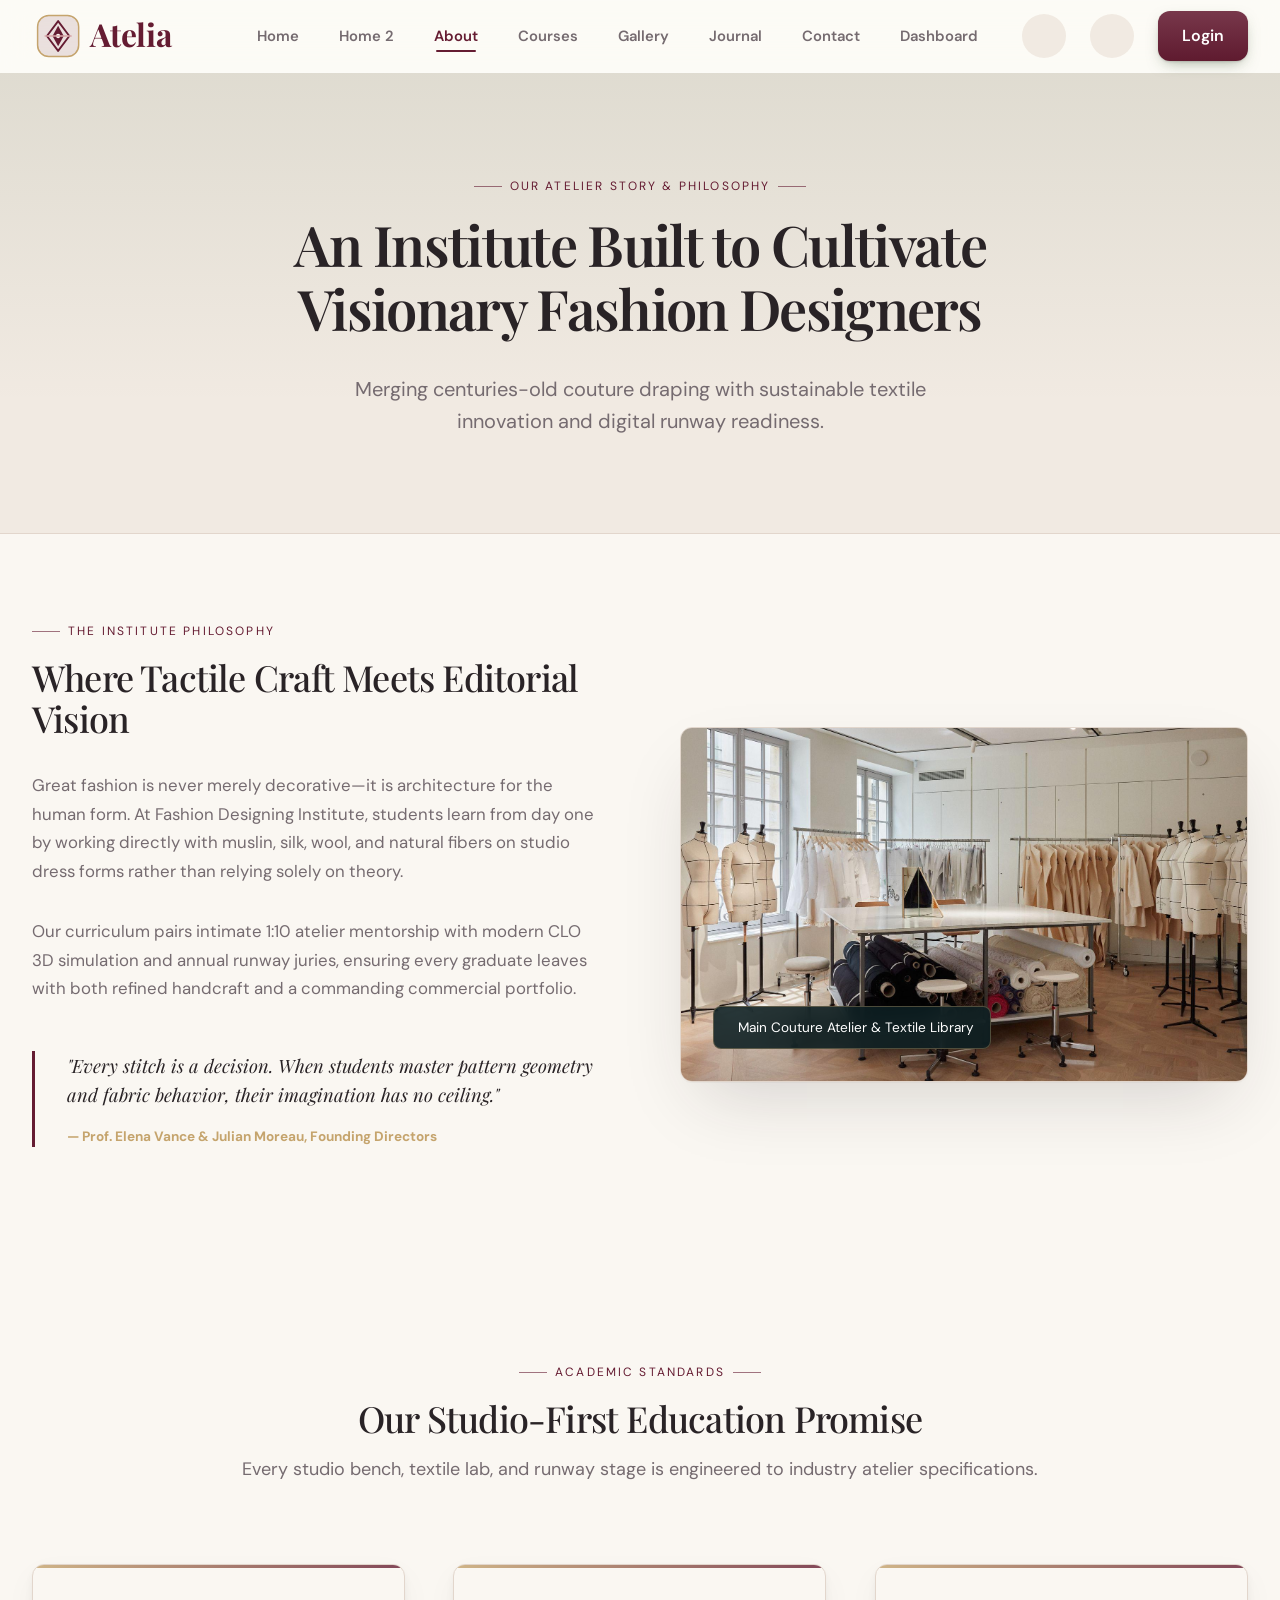
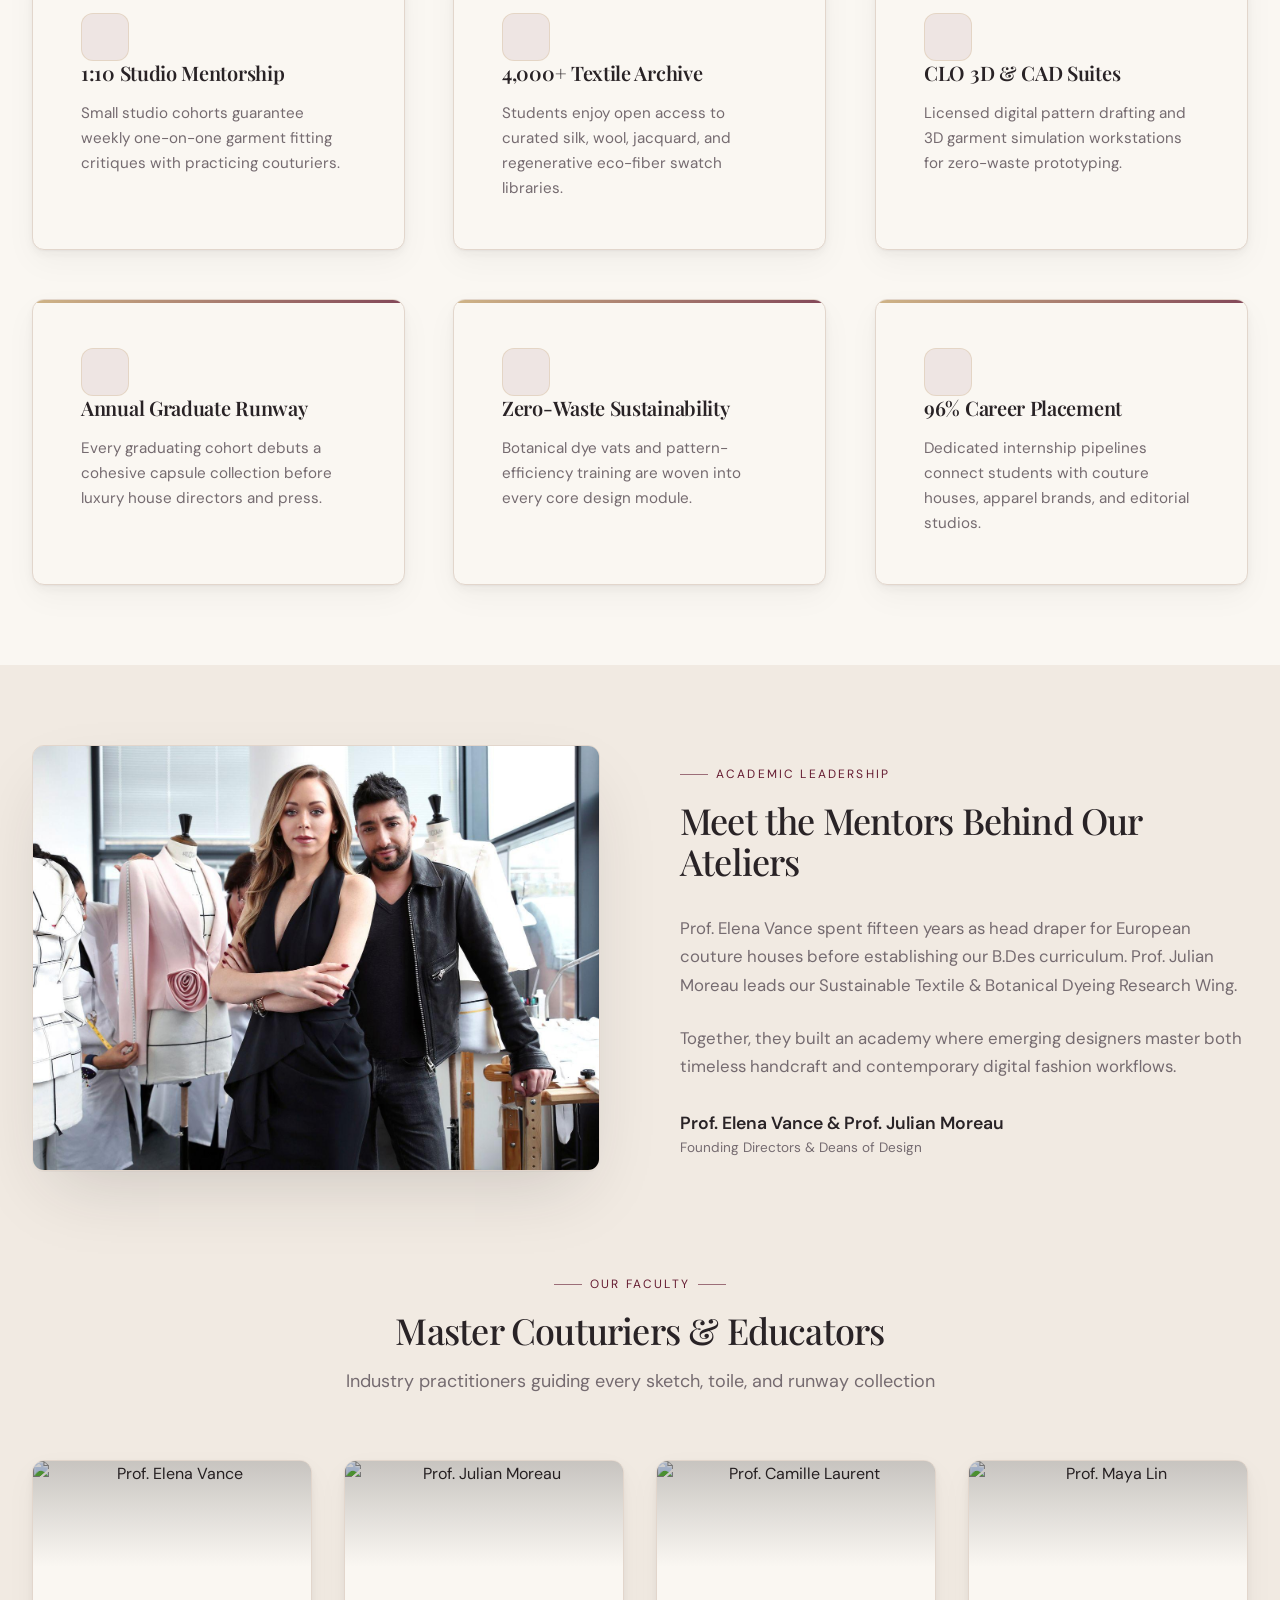
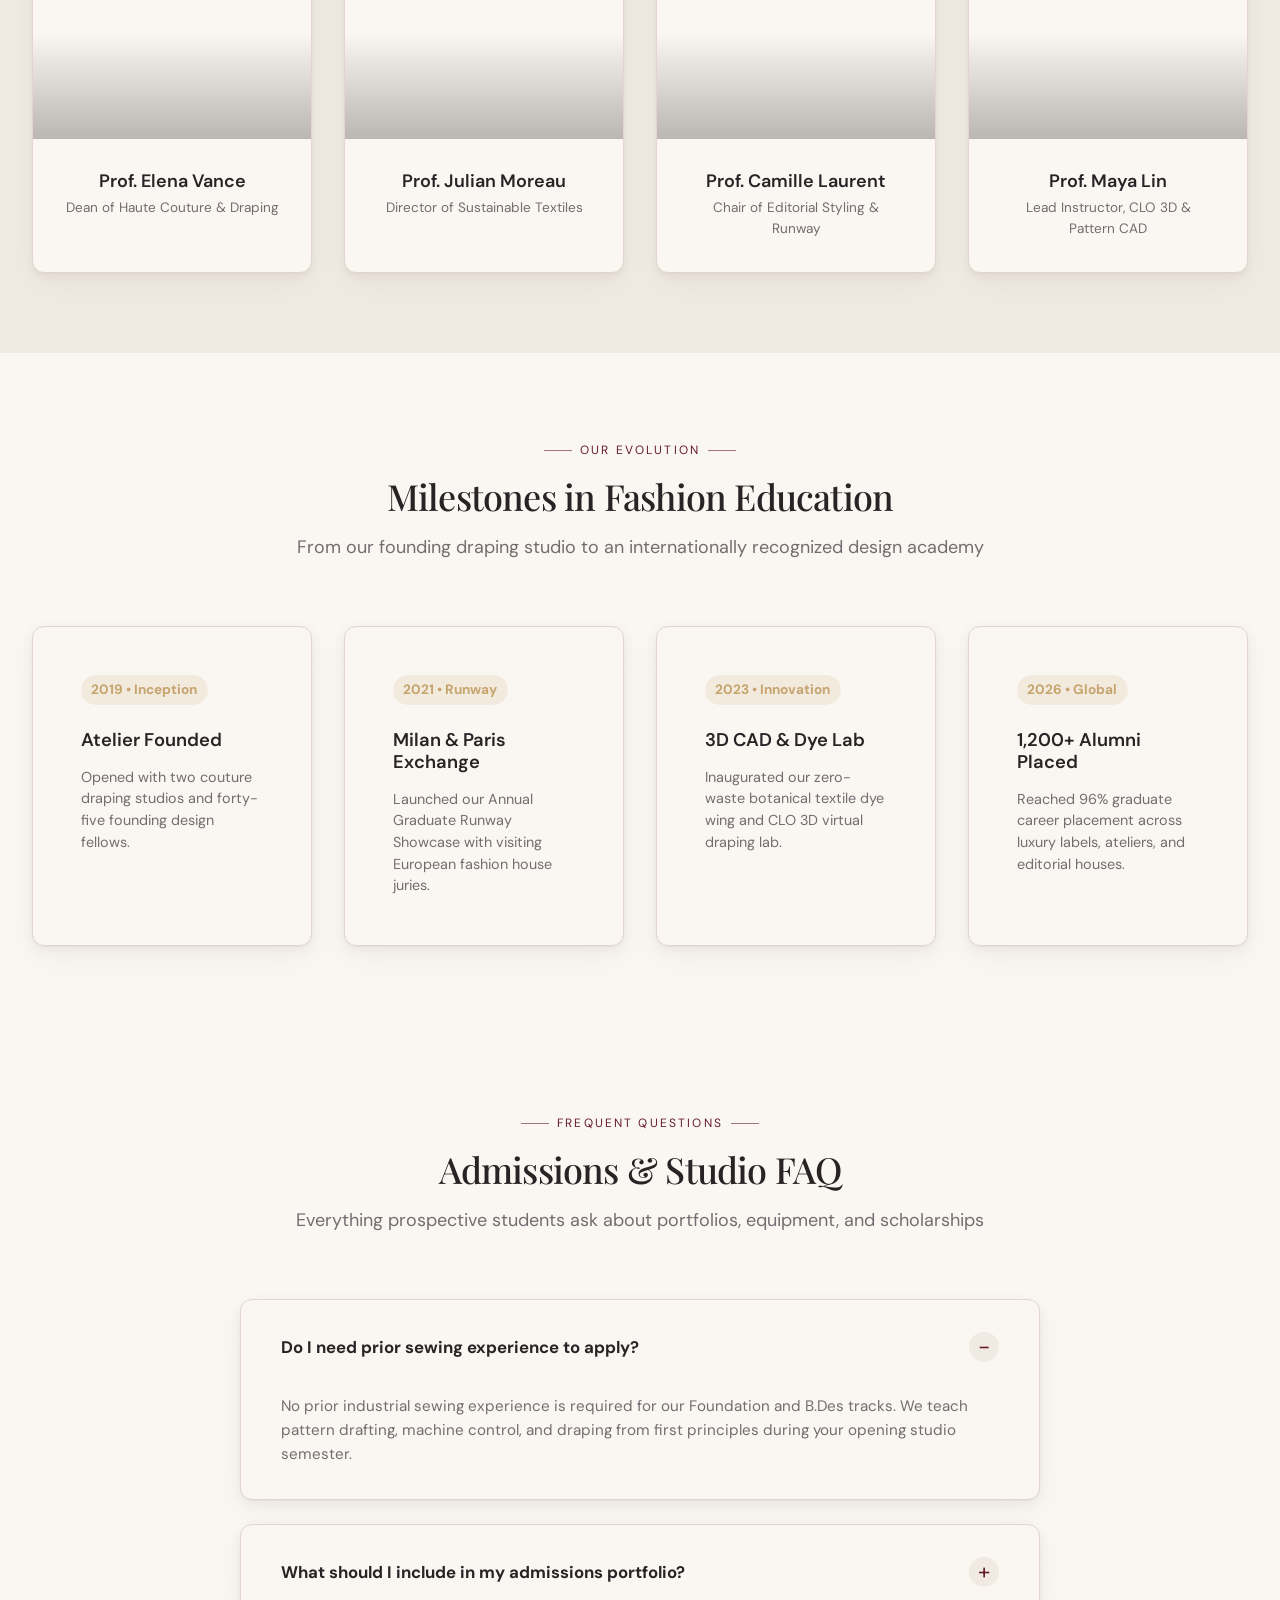
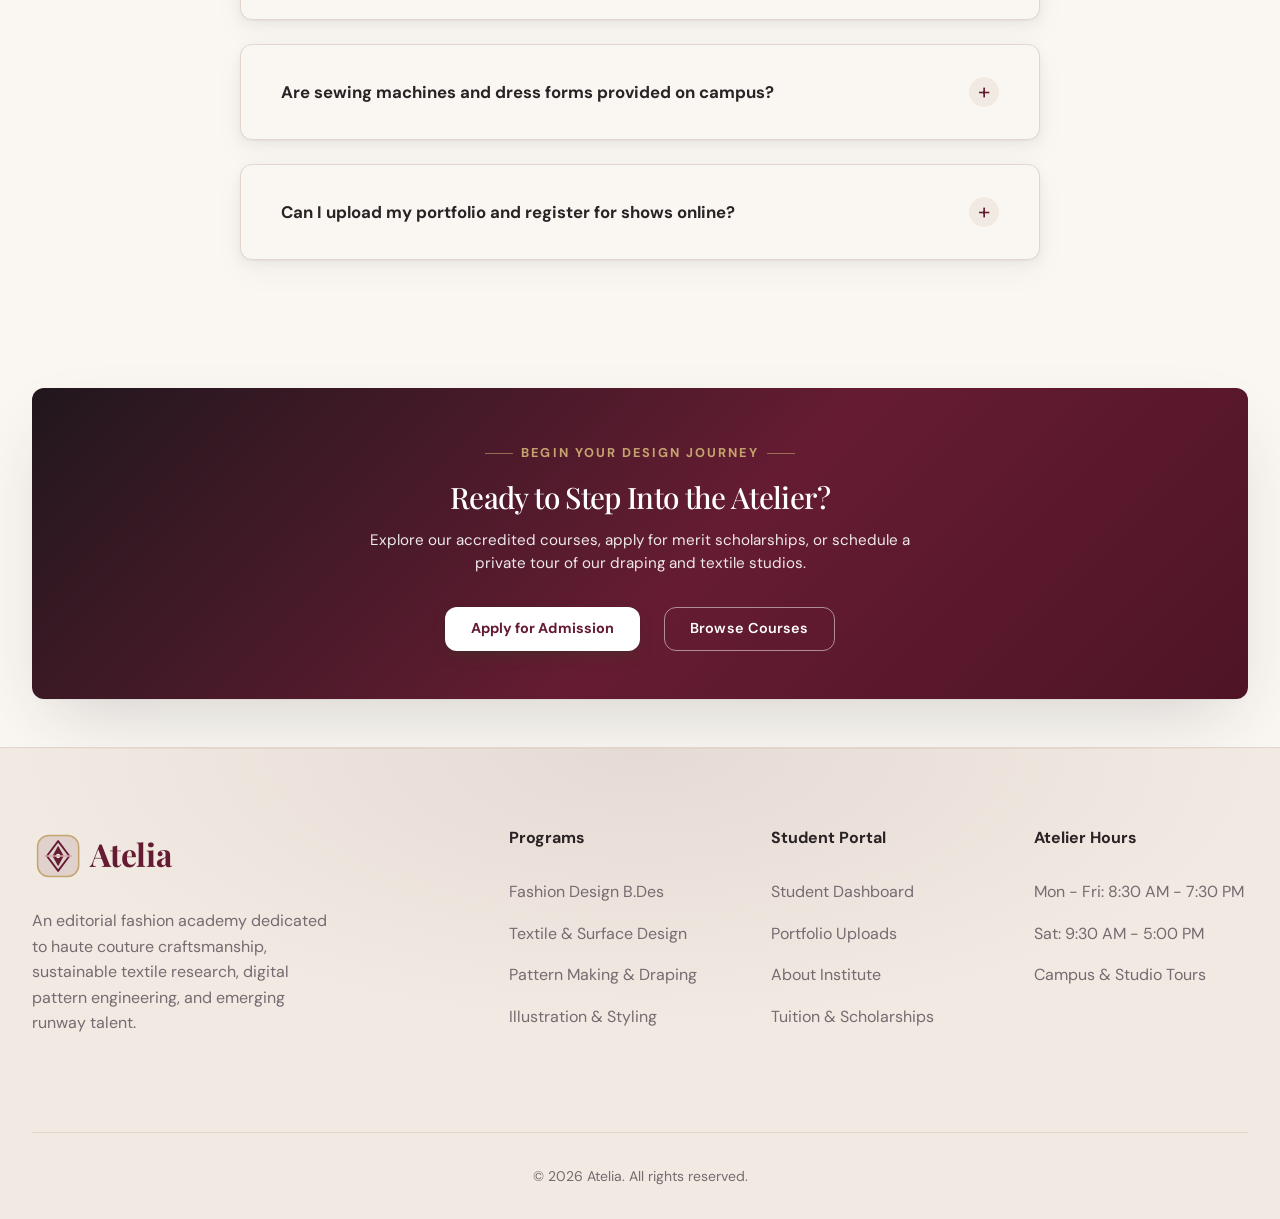
==== commit a371ebd3: "Add 30 fashion images, 1024px hamburger, RTL persistence, and responsive fixes" ====
--- a/about.html
+++ b/about.html
@@ -1,4 +1,4 @@
-﻿<!DOCTYPE html>
+<!DOCTYPE html>
 <html lang="en">
 
 <head>
@@ -370,10 +370,42 @@
         }
 
         @media (max-width: 900px) {
+
             .about-story-grid,
             .founders-wrapper {
                 grid-template-columns: 1fr;
                 gap: var(--space-6);
+            }
+        }
+
+        @media (min-width: 992px) {
+
+            .team-grid,
+            .milestones-track {
+                grid-template-columns: repeat(4, minmax(0, 1fr));
+                gap: var(--space-4);
+            }
+        }
+
+        @media (min-width: 600px) and (max-width: 991.98px) {
+
+            .team-grid,
+            .milestones-track {
+                grid-template-columns: repeat(2, minmax(0, 1fr));
+            }
+        }
+
+        @media (max-width: 600px) {
+            .about-cta-actions {
+                flex-direction: column;
+                align-items: center;
+            }
+
+            .about-cta-actions .btn {
+                width: 100%;
+                max-width: 260px;
+                justify-content: center;
+                text-align: center;
             }
         }
     </style>
@@ -406,9 +438,10 @@
                 <ul class="navbar-nav">
                     <li><a href="index.html" class="nav-link">Home</a></li>
                     <li><a href="home2.html" class="nav-link">Home 2</a></li>
+                    <li><a href="about.html" class="nav-link active">About</a></li>
+
                     <li><a href="services.html" class="nav-link">Courses</a></li>
                     <li><a href="browse-schools.html" class="nav-link">Gallery</a></li>
-                    <li><a href="about.html" class="nav-link active">About</a></li>
                     <li><a href="blog.html" class="nav-link">Journal</a></li>
                     <li><a href="contact.html" class="nav-link">Contact</a></li>
                     <li><a href="parent-dashboard.html" class="nav-link">Dashboard</a></li>
@@ -459,10 +492,10 @@
         </div>
         <nav class="drawer-nav">
             <a href="index.html" class="nav-link">Home</a>
-            <a href="home2.html" class="nav-link">Home 2</a>
+            <a href="home2.html" class="nav-link">Home 2</a><a href="about.html" class="nav-link active">About</a>
+
             <a href="services.html" class="nav-link">Courses</a>
             <a href="browse-schools.html" class="nav-link">Gallery</a>
-            <a href="about.html" class="nav-link active">About</a>
             <a href="blog.html" class="nav-link">Journal</a>
             <a href="contact.html" class="nav-link">Contact</a>
             <a href="parent-dashboard.html" class="nav-link">Dashboard</a>
@@ -526,8 +559,7 @@
                         </div>
                     </div>
                     <div class="about-story-media">
-                        <img src="https://images.unsplash.com/photo-1558769132-cb1aea458c5e?auto=format&fit=crop&w=900&q=80"
-                            alt="Atelia Atelier Studio and Dress Forms" loading="lazy">
+                        <img src="assets/images/image.png" alt="Atelia Atelier Studio and Dress Forms" loading="lazy">
                         <div class="about-story-badge">
                             <i class="ph-fill ph-sparkle" style="color: var(--color-brand-secondary);"></i>
                             <span>Main Couture Atelier &amp; Textile Library</span>
@@ -611,8 +643,8 @@
             <div class="container">
                 <div class="founders-wrapper" style="margin-bottom: var(--space-12);">
                     <div class="founders-media">
-                        <img src="https://images.unsplash.com/photo-1556905055-8f358a7a47b2?auto=format&fit=crop&w=900&q=80"
-                            alt="Atelia Faculty Directors" loading="lazy">
+                        <img src="assets/images/image copy 26.png" alt="Atelia Faculty Directors in Studio"
+                            loading="lazy">
                     </div>
                     <div>
                         <span class="eyebrow">ACADEMIC LEADERSHIP</span>
@@ -631,7 +663,8 @@
                         </p>
                         <div style="display: flex; gap: var(--space-4); align-items: center;">
                             <div>
-                                <h4 style="margin: 0; font-size: 1.1rem;">Prof. Elena Vance &amp; Prof. Julian Moreau</h4>
+                                <h4 style="margin: 0; font-size: 1.1rem;">Prof. Elena Vance &amp; Prof. Julian Moreau
+                                </h4>
                                 <span style="font-size: 0.85rem; color: var(--color-text-secondary);">Founding
                                     Directors &amp; Deans of Design</span>
                             </div>
@@ -700,7 +733,8 @@
                     style="text-align: center; max-width: 800px; margin: 0 auto var(--space-8);">
                     <span class="eyebrow">OUR EVOLUTION</span>
                     <h2>Milestones in Fashion Education</h2>
-                    <p class="subtext">From our founding draping studio to an internationally recognized design academy</p>
+                    <p class="subtext">From our founding draping studio to an internationally recognized design academy
+                    </p>
                 </div>
 
                 <div class="milestones-track">
@@ -725,7 +759,8 @@
                     <div class="milestone-item">
                         <span class="milestone-year">2026 &bull; Global</span>
                         <h4>1,200+ Alumni Placed</h4>
-                        <p>Reached 96% graduate career placement across luxury labels, ateliers, and editorial houses.</p>
+                        <p>Reached 96% graduate career placement across luxury labels, ateliers, and editorial houses.
+                        </p>
                     </div>
                 </div>
             </div>
@@ -738,7 +773,8 @@
                     style="text-align: center; max-width: 800px; margin: 0 auto var(--space-4);">
                     <span class="eyebrow">FREQUENT QUESTIONS</span>
                     <h2>Admissions &amp; Studio FAQ</h2>
-                    <p class="subtext">Everything prospective students ask about portfolios, equipment, and scholarships</p>
+                    <p class="subtext">Everything prospective students ask about portfolios, equipment, and scholarships
+                    </p>
                 </div>
 
                 <div class="faq-accordion">
@@ -785,7 +821,8 @@
                 <span class="eyebrow eyebrow-center"
                     style="color: #C5A46D; font-weight: 700; font-size: 0.8rem; letter-spacing: 0.16em; margin-bottom: var(--space-2);">BEGIN
                     YOUR DESIGN JOURNEY</span>
-                <h2 style="color: white; font-family: var(--font-display); font-size: 1.85rem; margin-bottom: var(--space-2);">
+                <h2
+                    style="color: white; font-family: var(--font-display); font-size: 1.85rem; margin-bottom: var(--space-2);">
                     Ready to Step Into the Atelier?
                 </h2>
                 <p
@@ -793,7 +830,8 @@
                     Explore our accredited courses, apply for merit scholarships, or schedule a private tour of our
                     draping and textile studios.
                 </p>
-                <div style="display: flex; gap: var(--space-3); justify-content: center; flex-wrap: wrap;">
+                <div class="about-cta-actions"
+                    style="display: flex; gap: var(--space-3); justify-content: center; flex-wrap: wrap;">
                     <a href="register.html" class="btn btn-primary"
                         style="background: white; color: var(--color-brand-accent); font-weight: 700; padding: 0.6rem 1.6rem; border-radius: var(--radius-soft); font-size: 0.9rem;">
                         Apply for Admission
@@ -814,31 +852,29 @@
                 <div class="footer-brand">
                     <a href="index.html" class="navbar-brand">
                         <svg class="brand-logo" viewBox="0 0 200 60" preserveAspectRatio="xMinYMid meet" role="img"
-                    aria-label="Atelia">
-                    <title>Atelia</title>
-                    <g transform="translate(4, 6)">
-                        <rect x="2" y="2" width="44" height="44" rx="12" fill="#651C32" opacity="0.12" />
-                        <rect x="2" y="2" width="44" height="44" rx="12" fill="none" stroke="#C5A46D"
-                            stroke-width="1.6" />
-                        <path d="M 24 8 L 36 24 L 24 40 L 12 24 Z" fill="none" stroke="#651C32" stroke-width="2"
-                            stroke-linejoin="round" />
-                        <path d="M 24 13 L 30 24 L 24 35 L 18 24 Z" fill="#651C32" />
-                        <circle cx="24" cy="24" r="2.3" fill="#FAF7F2" />
-                        <path d="M 10 24 L 38 24" stroke="#D9A6A8" stroke-width="1.4" stroke-linecap="round" />
-                    </g>
-                    <text class="brand-text" x="62" y="42" font-family="'Playfair Display','Georgia',serif"
-                        font-weight="700" font-size="34" letter-spacing="-0.5" fill="currentColor">Atelia</text>
-                </svg>
+                            aria-label="Atelia">
+                            <title>Atelia</title>
+                            <g transform="translate(4, 6)">
+                                <rect x="2" y="2" width="44" height="44" rx="12" fill="#651C32" opacity="0.12" />
+                                <rect x="2" y="2" width="44" height="44" rx="12" fill="none" stroke="#C5A46D"
+                                    stroke-width="1.6" />
+                                <path d="M 24 8 L 36 24 L 24 40 L 12 24 Z" fill="none" stroke="#651C32" stroke-width="2"
+                                    stroke-linejoin="round" />
+                                <path d="M 24 13 L 30 24 L 24 35 L 18 24 Z" fill="#651C32" />
+                                <circle cx="24" cy="24" r="2.3" fill="#FAF7F2" />
+                                <path d="M 10 24 L 38 24" stroke="#D9A6A8" stroke-width="1.4" stroke-linecap="round" />
+                            </g>
+                            <text class="brand-text" x="62" y="42" font-family="'Playfair Display','Georgia',serif"
+                                font-weight="700" font-size="34" letter-spacing="-0.5" fill="currentColor">Atelia</text>
+                        </svg>
                     </a>
                     <p class="footer-desc">An editorial fashion academy dedicated to haute couture craftsmanship,
                         sustainable textile research, digital pattern engineering, and emerging runway talent.</p>
                     <div
                         style="display: flex; gap: var(--space-2); font-size: 1.5rem; color: var(--color-text-secondary);">
                         <a href="#" aria-label="Atelia on X"><i class="ph-fill ph-x-logo"></i></a>
-                        <a href="#" aria-label="Atelia on Facebook"><i
-                                class="ph-fill ph-facebook-logo"></i></a>
-                        <a href="#" aria-label="Atelia on Instagram"><i
-                                class="ph-fill ph-instagram-logo"></i></a>
+                        <a href="#" aria-label="Atelia on Facebook"><i class="ph-fill ph-facebook-logo"></i></a>
+                        <a href="#" aria-label="Atelia on Instagram"><i class="ph-fill ph-instagram-logo"></i></a>
                     </div>
                 </div>
 
@@ -881,4 +917,4 @@
     <script src="assets/js/main.js"></script>
 </body>
 
-</html>
+</html>
--- a/assets/css/style.css
+++ b/assets/css/style.css
@@ -1910,7 +1910,7 @@
   }
 }
 
-@media (max-width: 991.98px) {
+@media (max-width: 1024px) {
   .navbar-menu {
     display: none;
     /* Hide desktop menu */
@@ -3903,7 +3903,7 @@
 /* Above 1024px the sidebar is on screen and already carries the logo, so the
    header would show it twice. Below that the sidebar collapses and the header
    brand becomes the only branding. */
-@media (min-width: 992px) {
+@media (min-width: 1025px) {
   .dashboard-header-brand {
     display: none;
   }
@@ -3997,7 +3997,7 @@
 
 /* Below 1024px the sidebar collapses and this becomes the compact mobile
    header, so the controls step down with it. */
-@media (max-width: 991.98px) {
+@media (max-width: 1024px) {
 
   .dashboard-header-end .theme-toggle,
   .dashboard-header-end .rtl-toggle,
@@ -5829,11 +5829,9 @@
 }
 
 /* ==========================================================================
-   Header Responsiveness for 1024px Viewports
-   Ensure all navigation links and action buttons fit cleanly without wrapping
-   or collapsing to mobile drawer at 1024px screens.
+   Header Responsiveness — Hamburger Menu at <= 1024px
    ========================================================================== */
-@media (min-width: 992px) {
+@media (min-width: 1025px) {
   .navbar-menu {
     display: flex !important;
   }
@@ -5843,7 +5841,7 @@
   }
 }
 
-@media (min-width: 992px) and (max-width: 1200px) {
+@media (min-width: 1025px) and (max-width: 1200px) {
   .navbar-container {
     padding-inline: var(--space-3);
   }
@@ -5897,13 +5895,13 @@
   transform: scale(1.02);
 }
 
-@media (max-width: 991.98px) {
+@media (max-width: 1024px) {
   .navbar-menu {
-    display: none;
+    display: none !important;
   }
 
   .nav-toggle {
-    display: flex;
+    display: flex !important;
   }
 }
 
--- a/assets/css/rtl.css
+++ b/assets/css/rtl.css
@@ -0,0 +1,112 @@
+/* 
+  EduPath - RTL Support 
+  Loaded conditionally when dir="rtl"
+*/
+
+[dir="rtl"] {
+  direction: rtl;
+  text-align: right;
+}
+
+/* Margin/Padding Flips */
+[dir="rtl"] .navbar-brand {
+  margin-right: 0;
+  margin-left: auto;
+}
+
+[dir="rtl"] .navbar-menu {
+  margin-left: 0;
+  margin-right: auto;
+}
+
+/* Auth: the password reveal button moves to the other side of the field */
+[dir="rtl"] .password-field .form-control {
+  padding-right: 1rem;
+  padding-left: 3rem;
+}
+
+[dir="rtl"] .password-toggle {
+  right: auto;
+  left: 0.5rem;
+}
+
+[dir="rtl"] .auth-check,
+[dir="rtl"] .auth-card .form-group {
+  text-align: right;
+}
+
+/* The copy here is English, so let each run resolve its own direction —
+   otherwise trailing punctuation ("Forgot Password?") jumps to the front. */
+[dir="rtl"] .auth-link,
+[dir="rtl"] .auth-footer,
+[dir="rtl"] .auth-check span,
+[dir="rtl"] .auth-header p,
+[dir="rtl"] .auth-card .form-label {
+  unicode-bidi: plaintext;
+}
+
+/* Dashboard Sidebar Flip */
+[dir="rtl"] .dashboard-sidebar {
+  left: auto;
+  right: 0;
+  border-right: none;
+  border-left: 1px solid var(--color-border);
+  transform: none;
+}
+
+@media (max-width: 1120px) and (min-width: 1025px) {
+  [dir="rtl"] .dashboard-main {
+    margin-right: 240px;
+  }
+}
+
+[dir="rtl"] .dashboard-main {
+  margin-left: 0;
+  margin-right: 280px;
+}
+
+[dir="rtl"] .dash-nav-item {
+  border-right: none;
+  border-left: 3px solid transparent;
+}
+
+[dir="rtl"] .dash-nav-item.active {
+  border-left-color: var(--color-brand-accent);
+}
+
+/* Mobile Drawer Flip */
+[dir="rtl"] .mobile-drawer {
+  right: auto;
+  left: -100%;
+}
+
+[dir="rtl"] .mobile-drawer.open {
+  left: 0;
+}
+
+/* Table Alignment */
+[dir="rtl"] .dash-table th, 
+[dir="rtl"] .dash-table td {
+  text-align: right;
+}
+
+/* Icon Spacing */
+[dir="rtl"] .btn i,
+[dir="rtl"] .status-badge i,
+[dir="rtl"] .dash-nav-item i {
+  margin-left: 0.5rem;
+  margin-right: 0;
+}
+
+/* Media Queries for RTL */
+@media (max-width: 1024px) {
+  [dir="rtl"] .dashboard-sidebar {
+    transform: translateX(100%);
+  }
+  [dir="rtl"] .dashboard-sidebar.open {
+    transform: translateX(0);
+  }
+  [dir="rtl"] .dashboard-main {
+    margin-right: 0;
+  }
+}
